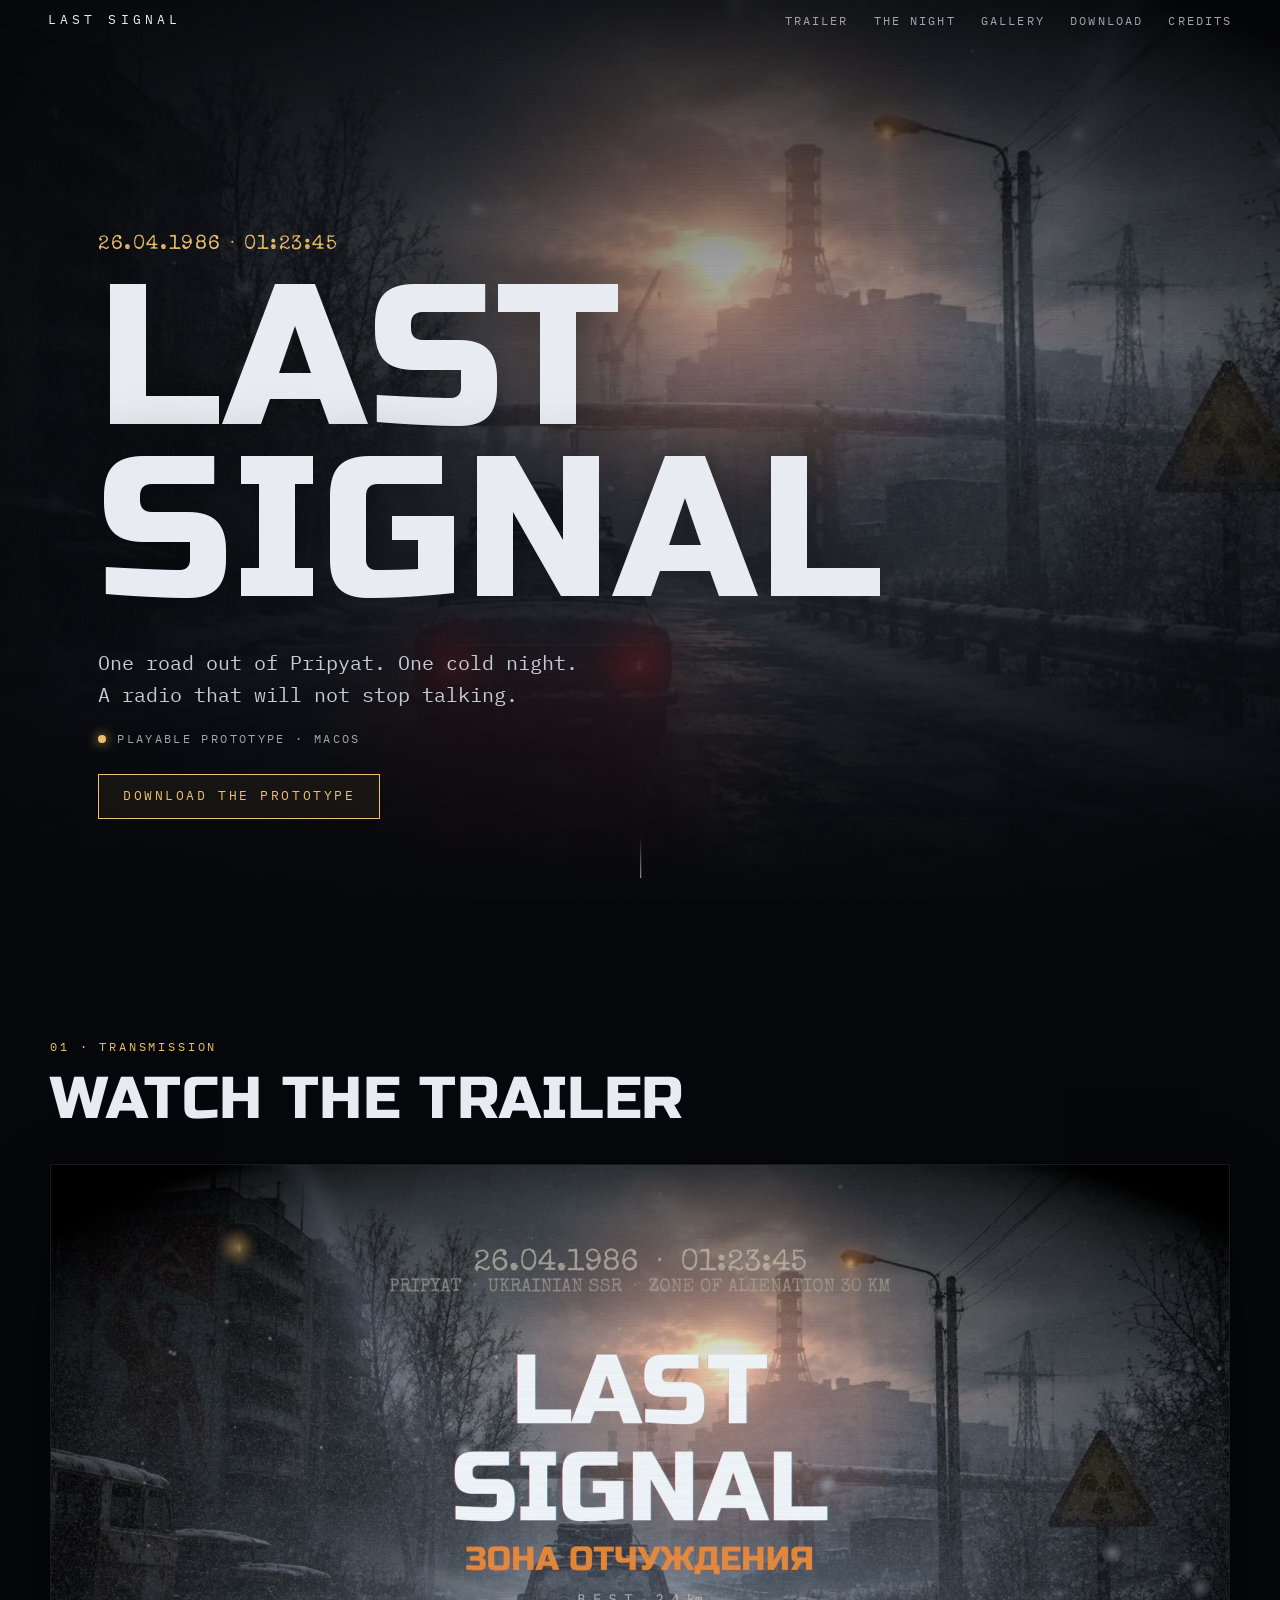
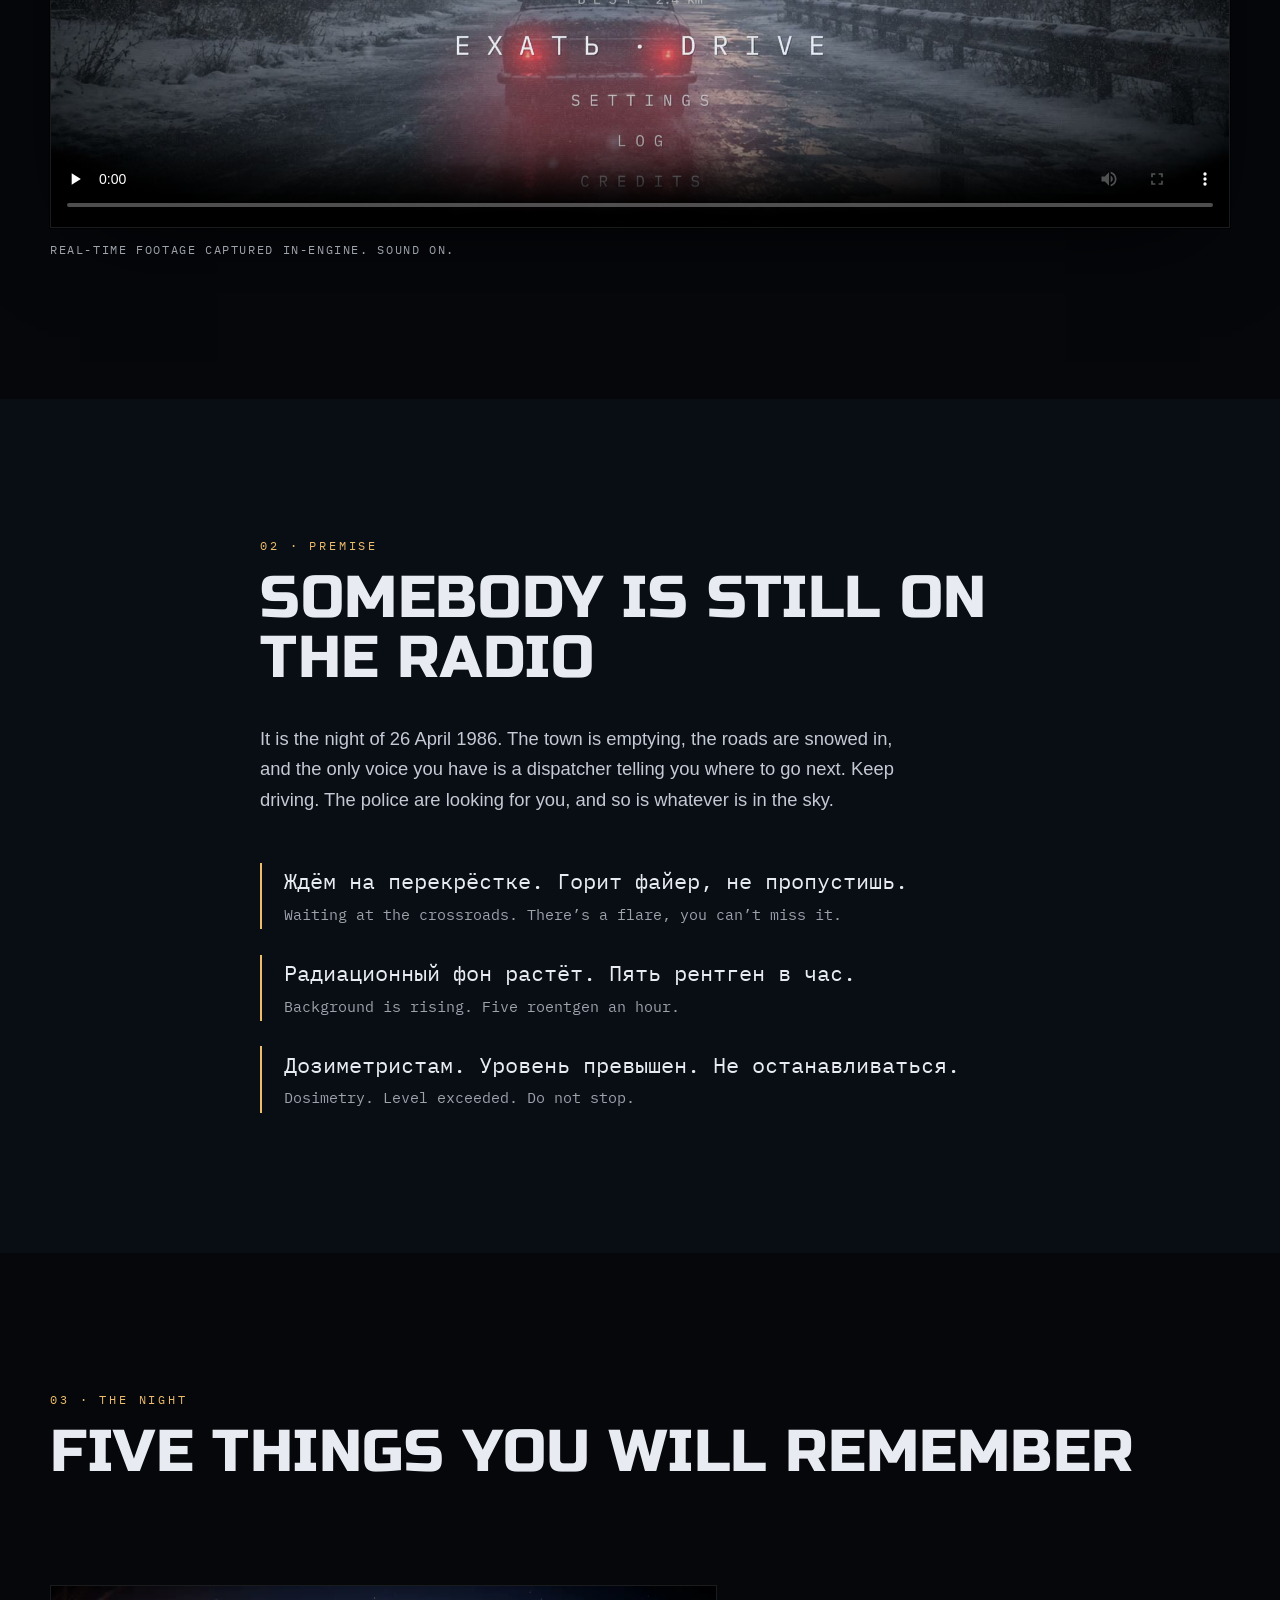
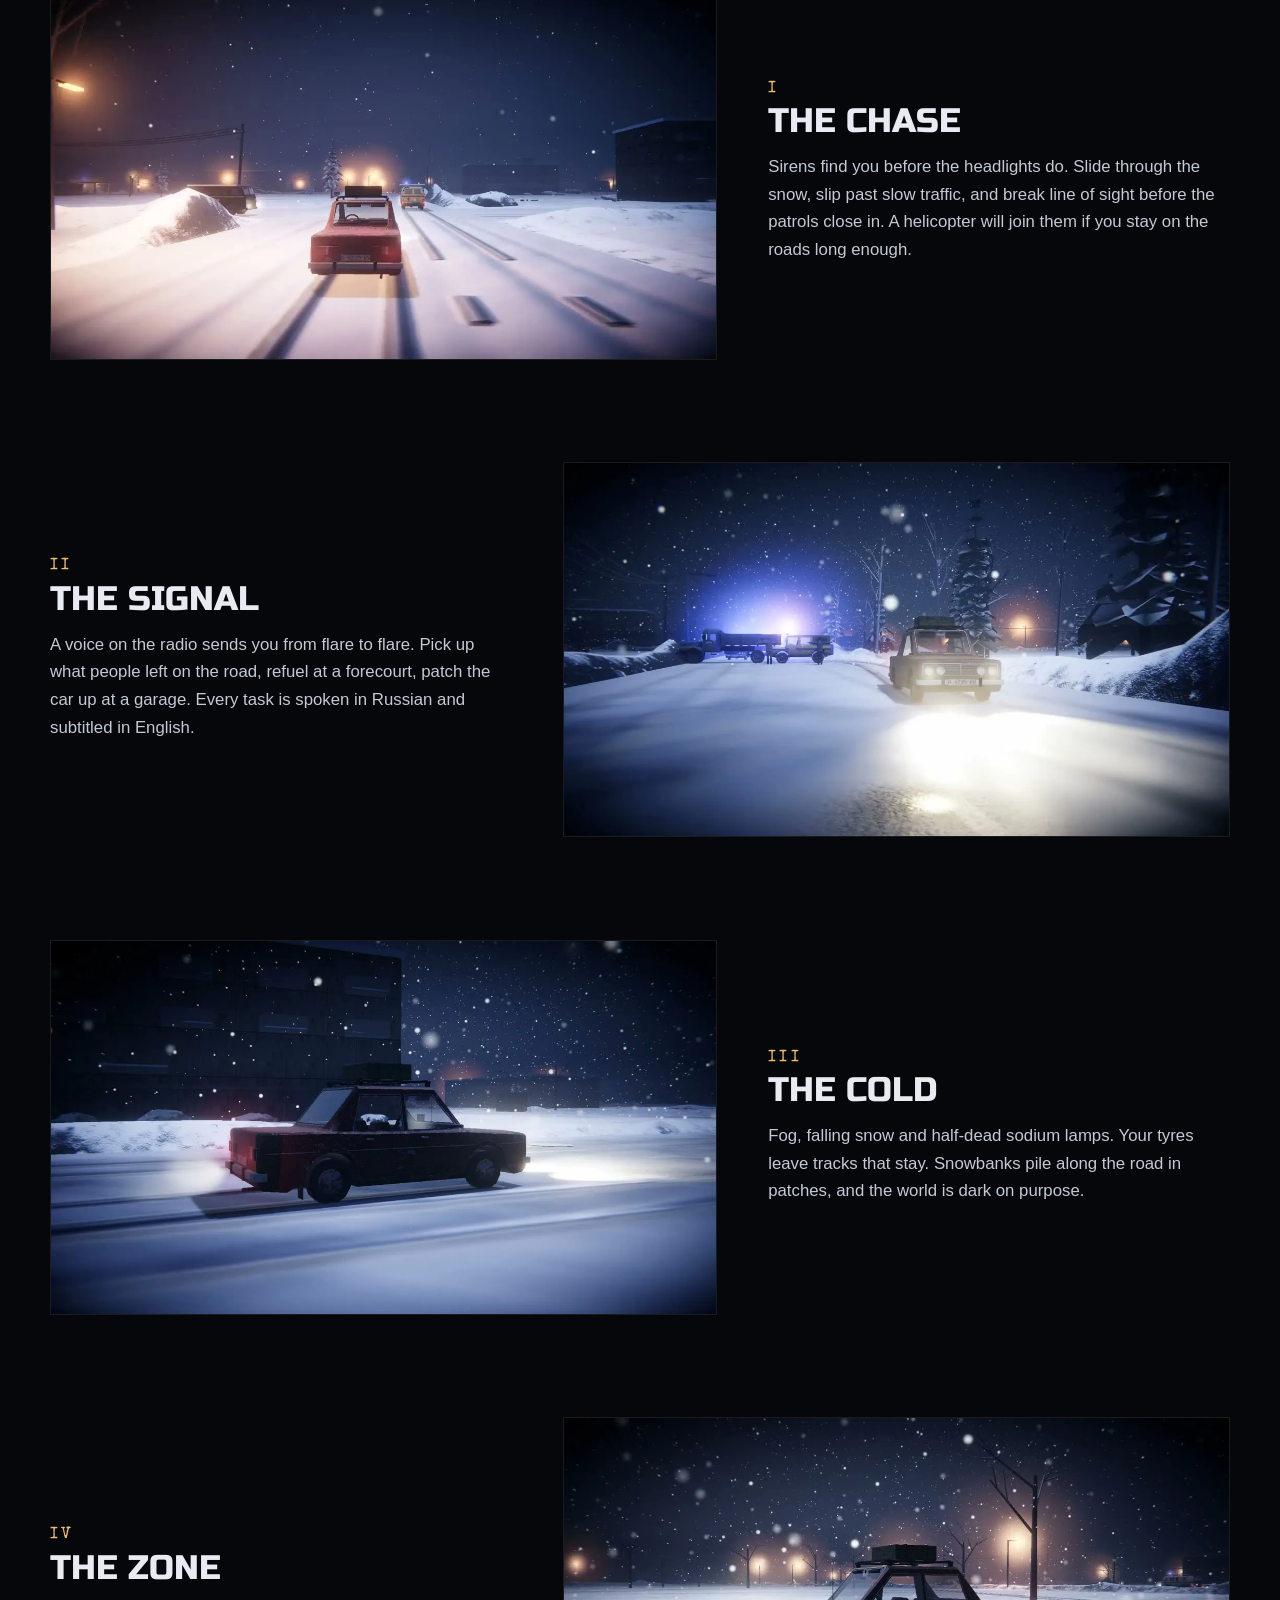
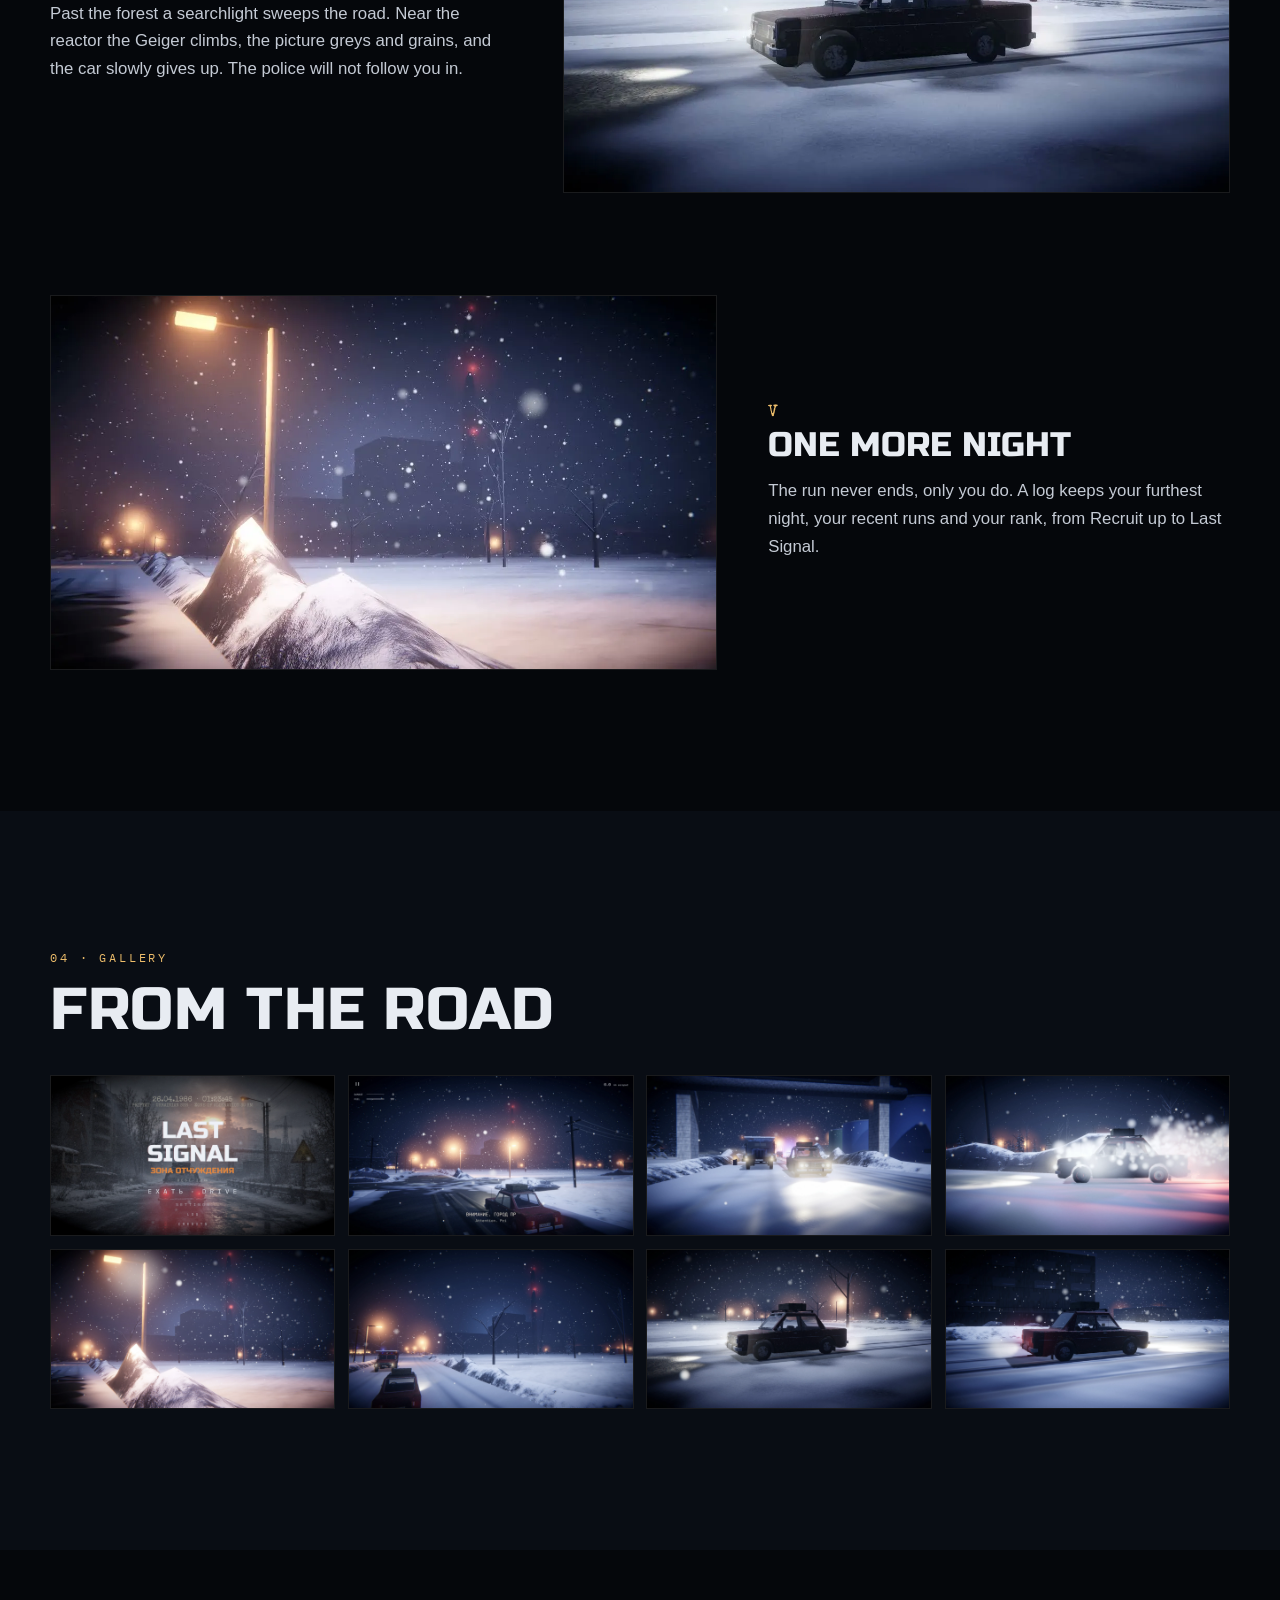
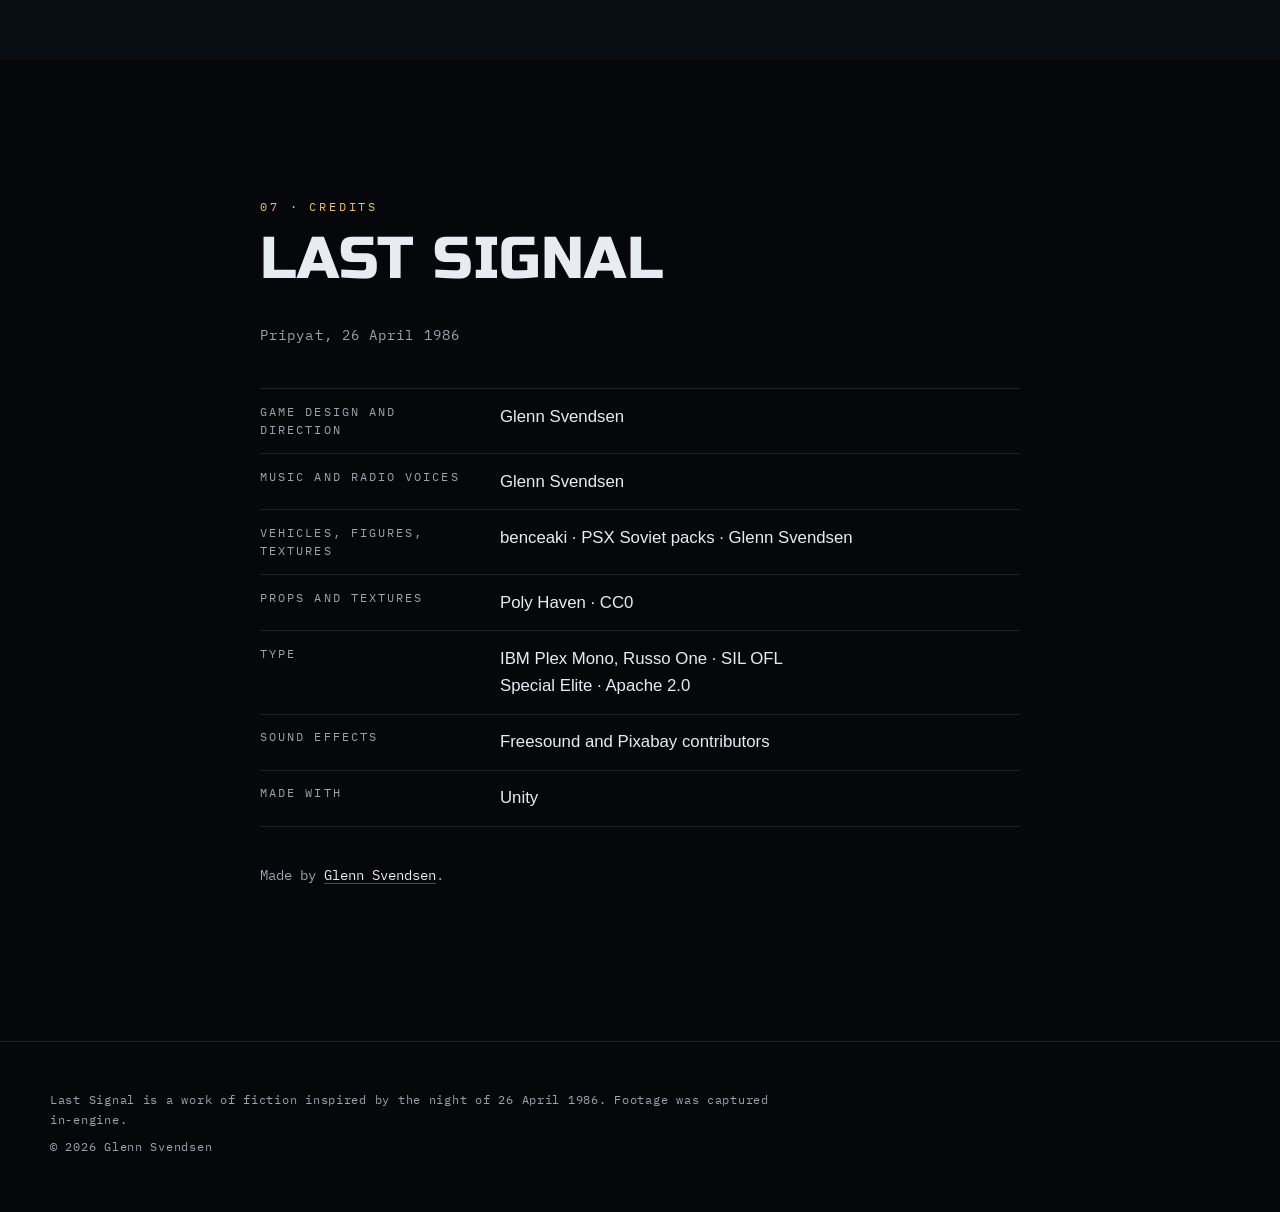
==== index.html @ 4847b2b8 "Playable prototype 0.2.0: download link, size, status, H high beams and L lights off in the controls" ====
<!doctype html>
<html lang="en">
<head>
<meta charset="utf-8">
<meta name="viewport" content="width=device-width, initial-scale=1, viewport-fit=cover">
<title>Last Signal · A night-driving game for Mac · Pripyat, 26 April 1986</title>
<meta name="description" content="Last Signal is a night-driving game for Mac: one road out of Pripyat, one cold night, a radio that will not stop talking. Playable prototype by Glenn Svendsen.">
<meta name="theme-color" content="#05070b">
<link rel="canonical" href="https://glennsvendsen.github.io/last-signal/">
<link rel="icon" href="favicon.ico" sizes="48x48">
<link rel="icon" type="image/png" href="favicon.png" sizes="64x64">
<link rel="apple-touch-icon" href="apple-touch-icon.png">

<meta property="og:type" content="website">
<meta property="og:title" content="Last Signal">
<meta property="og:description" content="One road out of Pripyat. One cold night. A radio that will not stop talking. A playable prototype for Mac.">
<meta property="og:url" content="https://glennsvendsen.github.io/last-signal/">
<meta property="og:image" content="https://glennsvendsen.github.io/last-signal/media/og-image.jpg">
<meta property="og:image:width" content="1200">
<meta property="og:image:height" content="630">
<meta name="twitter:card" content="summary_large_image">

<link rel="preload" href="fonts/russo-one.woff" as="font" type="font/woff" crossorigin>
<link rel="preload" href="fonts/plex-mono.woff" as="font" type="font/woff" crossorigin>
<link rel="stylesheet" href="style.css">
<script>document.documentElement.classList.add('js')</script>
<!-- Cookie-free analytics (Umami, shared with the main site). Only counts visits on the live domain. -->
<script defer src="https://cloud.umami.is/script.js" data-website-id="984de795-976a-4859-818a-95177710cb59" data-domains="glennsvendsen.github.io"></script>

<script type="application/ld+json">
{
  "@context": "https://schema.org",
  "@type": "VideoGame",
  "name": "Last Signal",
  "description": "A night-driving game for Mac set in Pripyat on 26 April 1986: one road out, one cold night, a radio that will not stop talking.",
  "genre": ["Driving", "Action"],
  "gamePlatform": "macOS",
  "applicationCategory": "Game",
  "url": "https://glennsvendsen.github.io/last-signal/",
  "image": "https://glennsvendsen.github.io/last-signal/media/og-image.jpg",
  "author": { "@type": "Person", "name": "Glenn Svendsen", "url": "https://glennsvendsen.github.io/" }
}
</script>
</head>

<body>
<a class="skip" href="#main">Skip to content</a>

<header class="bar" data-bar>
  <a class="mark" href="#top" aria-label="Last Signal, top of page">LAST SIGNAL</a>
  <nav aria-label="Sections">
    <a href="#trailer">Trailer</a>
    <a href="#night">The night</a>
    <a href="#gallery">Gallery</a>
    <a href="#play">Download</a>
    <a href="#credits">Credits</a>
  </nav>
</header>

<main id="main">

<!-- ============================================================ HERO -->
<section class="hero" id="top" aria-labelledby="title">
  <div class="hero-media">
    <picture>
      <source srcset="media/hero.webp" type="image/webp">
      <img src="media/hero.jpg" width="1920" height="1080" alt="The title painting: a red car on a snowy road facing the power plant." fetchpriority="high">
    </picture>
    <!-- main.js attaches the loop only if the file exists. -->
    <video data-src="media/loop-hero.mp4" muted loop playsinline preload="none" poster="media/hero.jpg" aria-hidden="true" tabindex="-1"></video>
  </div>
  <div class="hero-veil" aria-hidden="true"></div>

  <div class="hero-copy">
    <p class="stamp" data-type>26.04.1986 · 01:23:45</p>
    <h1 id="title">LAST<br>SIGNAL</h1>
    <p class="lede">One road out of Pripyat. One cold night.<br>A radio that will not stop talking.</p>
    <p class="status"><span class="dot" aria-hidden="true"></span>Playable prototype · macOS</p>
    <p class="hero-cta"><a class="btn" href="#play" data-umami-event="ls-cta-play">Download the prototype</a></p>
  </div>

  <a class="cue" href="#trailer" aria-label="Scroll to the trailer"><span></span></a>
</section>

<!-- ============================================================ TRAILER -->
<section class="band" id="trailer" aria-labelledby="trailer-h">
  <div class="wrap">
    <p class="label reveal">01 · Transmission</p>
    <h2 id="trailer-h" class="reveal">Watch the trailer</h2>

    <figure class="film reveal">
      <video controls preload="none" playsinline poster="media/trailer-poster.jpg" width="1920" height="1080">
        <source src="media/trailer-720p.mp4" type="video/mp4" media="(max-width: 800px)">
        <source src="media/trailer-1080p.mp4" type="video/mp4">
        <track kind="captions" src="media/trailer.en.vtt" srclang="en" label="English" default>
        <track kind="captions" src="media/trailer.ru.vtt" srclang="ru" label="Русский">
        <p>Your browser cannot play this video. <a href="media/trailer-1080p.mp4">Download the trailer</a>.</p>
      </video>
      <figcaption>Real-time footage captured in-engine. Sound on.</figcaption>
    </figure>
  </div>
</section>

<!-- ============================================================ PREMISE -->
<section class="band band--deep" id="premise" aria-labelledby="premise-h">
  <div class="wrap narrow">
    <p class="label reveal">02 · Premise</p>
    <h2 id="premise-h" class="reveal">Somebody is still on the radio</h2>
    <p class="body reveal">It is the night of 26 April 1986. The town is emptying, the roads are snowed in, and the only voice you have is a dispatcher telling you where to go next. Keep driving. The police are looking for you, and so is whatever is in the sky.</p>

    <div class="tx-list">
      <blockquote class="tx reveal">
        <p class="ru" lang="ru">Ждём на перекрёстке. Горит файер, не пропустишь.</p>
        <p class="en">Waiting at the crossroads. There’s a flare, you can’t miss it.</p>
      </blockquote>
      <blockquote class="tx reveal">
        <p class="ru" lang="ru">Радиационный фон растёт. Пять рентген в час.</p>
        <p class="en">Background is rising. Five roentgen an hour.</p>
      </blockquote>
      <blockquote class="tx reveal">
        <p class="ru" lang="ru">Дозиметристам. Уровень превышен. Не останавливаться.</p>
        <p class="en">Dosimetry. Level exceeded. Do not stop.</p>
      </blockquote>
    </div>
  </div>
</section>

<!-- ============================================================ THE NIGHT -->
<section class="band" id="night" aria-labelledby="night-h">
  <div class="wrap">
    <p class="label reveal">03 · The night</p>
    <h2 id="night-h" class="reveal">Five things you will remember</h2>

    <article class="chapter reveal">
      <div class="chapter-media">
        <video data-src="media/loop-chase.mp4" muted loop playsinline preload="none" poster="media/loop-chase.jpg" aria-hidden="true" tabindex="-1"></video>
        <picture>
          <source srcset="media/loop-chase.webp" type="image/webp">
          <img src="media/loop-chase.jpg" width="1280" height="720" loading="lazy" alt="The red car at speed down a snowy night street, snow spraying from its wheels, police lights behind.">
        </picture>
      </div>
      <div class="chapter-copy">
        <p class="num">I</p>
        <h3>The chase</h3>
        <p>Sirens find you before the headlights do. Slide through the snow, slip past slow traffic, and break line of sight before the patrols close in. A helicopter will join them if you stay on the roads long enough.</p>
      </div>
    </article>

    <article class="chapter chapter--flip reveal">
      <div class="chapter-media">
        <video data-src="media/loop-pursuit.mp4" muted loop playsinline preload="none" poster="media/loop-pursuit.jpg" aria-hidden="true" tabindex="-1"></video>
        <picture>
          <source srcset="media/loop-pursuit.webp" type="image/webp">
          <img src="media/loop-pursuit.jpg" width="1280" height="720" loading="lazy" alt="The car seen from the front at speed, police lights flashing in the fog behind it.">
        </picture>
      </div>
      <div class="chapter-copy">
        <p class="num">II</p>
        <h3>The signal</h3>
        <p>A voice on the radio sends you from flare to flare. Pick up what people left on the road, refuel at a forecourt, patch the car up at a garage. Every task is spoken in Russian and subtitled in English.</p>
      </div>
    </article>

    <article class="chapter reveal">
      <div class="chapter-media">
        <video data-src="media/loop-cold.mp4" muted loop playsinline preload="none" poster="media/loop-cold.jpg" aria-hidden="true" tabindex="-1"></video>
        <picture>
          <source srcset="media/loop-cold.webp" type="image/webp">
          <img src="media/loop-cold.jpg" width="1280" height="720" loading="lazy" alt="The car idles under a sodium lamp while snow falls through the light.">
        </picture>
      </div>
      <div class="chapter-copy">
        <p class="num">III</p>
        <h3>The cold</h3>
        <p>Fog, falling snow and half-dead sodium lamps. Your tyres leave tracks that stay. Snowbanks pile along the road in patches, and the world is dark on purpose.</p>
      </div>
    </article>

    <article class="chapter chapter--flip reveal">
      <div class="chapter-media">
        <video data-src="media/loop-zone.mp4" muted loop playsinline preload="none" poster="media/loop-zone.jpg" aria-hidden="true" tabindex="-1"></video>
        <picture>
          <source srcset="media/loop-zone.webp" type="image/webp">
          <img src="media/loop-zone.jpg" width="1280" height="720" loading="lazy" alt="Inside the radiation zone: the picture grains and drains of colour as the dose gauge climbs.">
        </picture>
      </div>
      <div class="chapter-copy">
        <p class="num">IV</p>
        <h3>The zone</h3>
        <p>Past the forest a searchlight sweeps the road. Near the reactor the Geiger climbs, the picture greys and grains, and the car slowly gives up. The police will not follow you in.</p>
      </div>
    </article>

    <article class="chapter reveal">
      <div class="chapter-media">
        <video data-src="media/loop-plant.mp4" muted loop playsinline preload="none" poster="media/loop-plant.jpg" aria-hidden="true" tabindex="-1"></video>
        <picture>
          <source srcset="media/loop-plant.webp" type="image/webp">
          <img src="media/loop-plant.jpg" width="1280" height="720" loading="lazy" alt="The reactor's chimney and its red beacons pulsing through fog and snowfall.">
        </picture>
      </div>
      <div class="chapter-copy">
        <p class="num">V</p>
        <h3>One more night</h3>
        <p>The run never ends, only you do. A log keeps your furthest night, your recent runs and your rank, from Recruit up to Last Signal.</p>
      </div>
    </article>
  </div>
</section>

<!-- ============================================================ GALLERY -->
<section class="band band--deep" id="gallery" aria-labelledby="gallery-h">
  <div class="wrap">
    <p class="label reveal">04 · Gallery</p>
    <h2 id="gallery-h" class="reveal">From the road</h2>

    <ul class="grid" data-gallery>
      <li><a href="media/still-01.jpg" data-caption="26 April 1986, 01:23:45"><picture><source srcset="media/still-01.webp" type="image/webp"><img src="media/still-01.jpg" width="1280" height="720" loading="lazy" alt="The Last Signal title screen: the title over a painting of a red car on a snowy road facing the power plant, dated 26.04.1986."></picture></a></li>
      <li><a href="media/still-02.jpg" data-caption="One road out"><picture><source srcset="media/still-02.webp" type="image/webp"><img src="media/still-02.jpg" width="1280" height="720" loading="lazy" alt="Eye-level view past the red car down a dark road toward sodium lamps and the plant's red beacons, snow falling."></picture></a></li>
      <li><a href="media/still-03.jpg" data-caption="The chase"><picture><source srcset="media/still-03.webp" type="image/webp"><img src="media/still-03.jpg" width="1280" height="720" loading="lazy" alt="The car seen from the front at speed, a truck beside it and blue police lights in the fog behind."></picture></a></li>
      <li><a href="media/still-05.jpg" data-caption="Through the snowbank"><picture><source srcset="media/still-05.webp" type="image/webp"><img src="media/still-05.jpg" width="1280" height="720" loading="lazy" alt="The red car seen side-on, half hidden in a burst of snow thrown up from a roadside bank, lamps glowing behind."></picture></a></li>
      <li><a href="media/still-07.jpg" data-caption="The plant"><picture><source srcset="media/still-07.webp" type="image/webp"><img src="media/still-07.jpg" width="1280" height="720" loading="lazy" alt="A sodium street lamp lights a snowbank; beyond it the reactor buildings stand dark, their red beacons lit."></picture></a></li>
      <li><a href="media/still-08.jpg" data-caption="Toward the reactor"><picture><source srcset="media/still-08.webp" type="image/webp"><img src="media/still-08.jpg" width="1280" height="720" loading="lazy" alt="The dark mass of the power plant and its red beacons seen from the road at night."></picture></a></li>
      <li><a href="media/still-09.jpg" data-caption="The zone"><picture><source srcset="media/still-09.webp" type="image/webp"><img src="media/still-09.jpg" width="1280" height="720" loading="lazy" alt="Inside the radiation zone: the car stands colourless and grainy in the snow, lamps far behind it."></picture></a></li>
      <li><a href="media/still-10.jpg" data-caption="The cold"><picture><source srcset="media/still-10.webp" type="image/webp"><img src="media/still-10.jpg" width="1280" height="720" loading="lazy" alt="The red car idles side-on in falling snow, headlights on, a dark apartment block behind."></picture></a></li>
    </ul>
  </div>
</section>

<!-- ============================================================ PLAY -->
<section class="band" id="play" aria-labelledby="play-h">
  <div class="wrap narrow">
    <p class="label reveal">05 · Play it</p>
    <h2 id="play-h" class="reveal">Playable prototype</h2>
    <p class="body reveal">An early build of the whole night: the city, the plant, the militsiya, the radio. Rough edges included. Tell me what broke and how far you got.</p>
    <p class="reveal dl-row">
      <a class="btn" href="https://github.com/glennsvendsen/last-signal/releases/download/v0.2.0-prototype/LastSignal-Installer.dmg" data-dl data-umami-event="ls-download" data-umami-event-version="0.2.0">Download for Mac · 0.2.0</a>
      <span class="muted dl-count" data-dl-count hidden></span>
    </p>
    <dl class="facts reveal">
      <div><dt>Platform</dt><dd>macOS 12 or later, Apple silicon (M1 and newer)</dd></div>
      <div><dt>Size</dt><dd>99 MB disk image</dd></div>
      <div><dt>Install</dt><dd>Open the disk image, drag Last Signal to Applications. Signed and notarised by Apple.</dd></div>
      <div><dt>Drive</dt><dd>W / ↑ throttle · S / ↓ brake and reverse · A D / ← → steer</dd></div>
      <div><dt>Lights</dt><dd>H high beams · L lights off, harder to spot and harder to see</dd></div>
      <div><dt>Also</dt><dd>C camera · M map · Esc pause · Space horn</dd></div>
      <div><dt>Voice</dt><dd>Russian radio, English subtitles</dd></div>
      <div><dt>Status</dt><dd>Prototype · 0.2.0</dd></div>
    </dl>
    <p class="muted reveal"><a href="https://github.com/glennsvendsen/last-signal/issues/new?template=feedback.yml" data-umami-event="ls-feedback">Send feedback</a> · <a href="https://github.com/glennsvendsen/last-signal/releases" data-umami-event="ls-releases">All releases</a></p>
  </div>
</section>

<!-- ============================================================ SOUND -->
<section class="band band--deep" id="sound" aria-labelledby="sound-h">
  <div class="wrap narrow">
    <p class="label reveal">06 · Sound</p>
    <h2 id="sound-h" class="reveal">Listen with headphones</h2>
    <p class="body reveal">The radio voices and the music are made by the developer. The rest is layered from recorded effects: every crash is a different crunch over a low thump, passing trucks fade into the fog, and the wind rises only when a gust does.</p>
  </div>
</section>

<!-- ============================================================ CREDITS -->
<section class="band" id="credits" aria-labelledby="credits-h">
  <div class="wrap narrow">
    <p class="label reveal">07 · Credits</p>
    <h2 id="credits-h" class="reveal">Last Signal</h2>
    <p class="muted reveal">Pripyat, 26 April 1986</p>

    <dl class="credits reveal">
      <div><dt>Game design and direction</dt><dd>Glenn Svendsen</dd></div>
      <div><dt>Music and radio voices</dt><dd>Glenn Svendsen</dd></div>
      <div><dt>Vehicles, figures, textures</dt><dd>benceaki · PSX Soviet packs · Glenn Svendsen</dd></div>
      <div><dt>Props and textures</dt><dd>Poly Haven · CC0</dd></div>
      <div><dt>Type</dt><dd>IBM Plex Mono, Russo One · SIL OFL<br>Special Elite · Apache 2.0</dd></div>
      <div><dt>Sound effects</dt><dd>Freesound and Pixabay contributors</dd></div>
      <div><dt>Made with</dt><dd>Unity</dd></div>
    </dl>

    <p class="maker reveal">Made by <a href="https://glennsvendsen.github.io/">Glenn Svendsen</a>.</p>
  </div>
</section>

</main>

<footer class="foot">
  <div class="wrap">
    <p>Last Signal is a work of fiction inspired by the night of 26 April 1986. Footage was captured in-engine.</p>
    <p class="muted">© <span data-year>2026</span> Glenn Svendsen</p>
  </div>
</footer>

<!-- lightbox -->
<dialog class="lightbox" data-lightbox aria-label="Image viewer">
  <button class="lb-close" type="button" aria-label="Close" data-lb-close>×</button>
  <button class="lb-nav lb-prev" type="button" aria-label="Previous image" data-lb-prev>‹</button>
  <figure>
    <img alt="" data-lb-img>
    <figcaption data-lb-cap></figcaption>
  </figure>
  <button class="lb-nav lb-next" type="button" aria-label="Next image" data-lb-next>›</button>
</dialog>

<script src="main.js" defer></script>
</body>
</html>
---- style.css ----
/* Last Signal: showcase page.
   Cold, dark, one amber accent. Tokens first; components only use tokens. */

@font-face { font-family: "Russo One"; src: url("fonts/russo-one.woff") format("woff"); font-display: swap; }
@font-face { font-family: "Plex Mono"; src: url("fonts/plex-mono.woff") format("woff"); font-display: swap; }
@font-face { font-family: "Special Elite"; src: url("fonts/special-elite.woff") format("woff"); font-display: swap; }

:root {
  --bg: #05070b;
  --bg-deep: #090d14;
  --ink: #e8ecf2;
  --body: #c4cad4;
  --dim: #9da2ab;
  --faint: rgba(157, 162, 171, .45);
  --line: rgba(200, 210, 225, .13);
  --amber: #edbd6b;
  --cold: #9ec7f2;

  --display: "Russo One", "Arial Narrow", Impact, sans-serif;
  --mono: "Plex Mono", ui-monospace, "SF Mono", Menlo, monospace;
  --type: "Special Elite", "Courier New", monospace;
  --sans: -apple-system, BlinkMacSystemFont, "Helvetica Neue", Arial, sans-serif;

  --wrap: 1180px;
  --pad: clamp(1.25rem, 5vw, 3rem);
  --ease: cubic-bezier(.2, .7, .2, 1);
}

*, *::before, *::after { box-sizing: border-box; }
html { scroll-behavior: smooth; -webkit-text-size-adjust: 100%; }
body {
  margin: 0; background: var(--bg); color: var(--body);
  font: 1.05rem/1.65 var(--sans);
  -webkit-font-smoothing: antialiased; text-rendering: optimizeLegibility;
}
img, video { display: block; max-width: 100%; }
a { color: var(--ink); text-decoration-color: var(--faint); text-underline-offset: .25em; }
a:hover { text-decoration-color: var(--amber); }
:focus-visible { outline: 2px solid var(--amber); outline-offset: 3px; }
::selection { background: var(--amber); color: var(--bg); }

/* a still film grain over everything, like the game */
body::after {
  content: ""; position: fixed; inset: 0; z-index: 100; pointer-events: none; opacity: .07; mix-blend-mode: overlay;
  background-image: url("data:image/svg+xml;utf8,<svg xmlns='http://www.w3.org/2000/svg' width='220' height='220'><filter id='n'><feTurbulence type='fractalNoise' baseFrequency='.85' numOctaves='2' stitchTiles='stitch'/><feColorMatrix values='0 0 0 0 1  0 0 0 0 1  0 0 0 0 1  0 0 0 .9 0'/></filter><rect width='100%' height='100%' filter='url(%23n)'/></svg>");
}

.skip { position: absolute; left: -999px; top: 0; z-index: 200; background: var(--amber); color: var(--bg); padding: .6rem 1rem; font-family: var(--mono); }
.skip:focus { left: 0; }

.wrap { width: min(100% - 2 * var(--pad), var(--wrap)); margin-inline: auto; }
.narrow { max-width: 760px; }

/* ------------------------------------------------------------ bar */
.bar {
  position: fixed; inset: 0 0 auto 0; z-index: 50;
  display: flex; align-items: center; justify-content: space-between; gap: 1rem;
  padding: .9rem var(--pad); padding-top: max(.9rem, env(safe-area-inset-top));
  transition: background .35s var(--ease), border-color .35s var(--ease);
  border-bottom: 1px solid transparent;
}
.bar.is-solid { background: rgba(5, 7, 11, .82); border-color: var(--line); -webkit-backdrop-filter: blur(10px); backdrop-filter: blur(10px); }
.mark { font: .8rem/1 var(--mono); letter-spacing: .32em; text-decoration: none; color: var(--ink); }
.bar nav { display: flex; gap: 1.6rem; }
.bar nav a { font: .72rem/1 var(--mono); letter-spacing: .18em; text-transform: uppercase; text-decoration: none; color: var(--dim); }
.bar nav a:hover { color: var(--ink); }
@media (max-width: 640px) { .bar nav { display: none; } }

/* ------------------------------------------------------------ hero */
.hero { position: relative; min-height: 100svh; display: grid; align-items: end; overflow: hidden; isolation: isolate; }
.hero-media { position: absolute; inset: 0; z-index: -2; }
.hero-media img, .hero-media video { position: absolute; inset: 0; width: 100%; height: 100%; object-fit: cover; object-position: 62% 50%; }
.hero-media video { opacity: 0; transition: opacity 1.2s var(--ease); }
.hero-media video.is-on { opacity: 1; }
.hero-veil {
  position: absolute; inset: 0; z-index: -1;
  background:
    linear-gradient(to top, rgba(5,7,11,.96) 0%, rgba(5,7,11,.55) 34%, rgba(5,7,11,.05) 62%, rgba(5,7,11,.45) 100%),
    linear-gradient(to right, rgba(5,7,11,.78) 0%, rgba(5,7,11,.2) 55%, rgba(5,7,11,0) 100%),
    radial-gradient(ellipse at 60% 45%, transparent 40%, rgba(0,0,0,.55) 100%);
}
.hero-copy { padding: 8rem var(--pad) clamp(3rem, 9vh, 6rem); width: min(100%, var(--wrap)); margin-inline: auto; }
.stamp { margin: 0 0 1.2rem; font: clamp(.95rem, 2.2vw, 1.25rem)/1 var(--type); letter-spacing: .08em; color: var(--amber); min-height: 1em; }
.hero h1 {
  margin: 0; font: clamp(4.2rem, 16vw, 12.5rem)/.86 var(--display); letter-spacing: .015em; color: var(--ink);
  text-shadow: 0 0 60px rgba(0, 0, 0, .55);
}
.lede { margin: 1.8rem 0 0; max-width: 34rem; font: clamp(1rem, 2.1vw, 1.25rem)/1.6 var(--mono); color: var(--body); }
.status { margin: 1.4rem 0 0; display: flex; align-items: center; gap: .7rem; font: .74rem/1 var(--mono); letter-spacing: .2em; text-transform: uppercase; color: var(--dim); }
.dot { width: .5rem; height: .5rem; border-radius: 50%; background: var(--amber); box-shadow: 0 0 12px var(--amber); animation: breathe 3.4s ease-in-out infinite; }
@keyframes breathe { 0%, 100% { opacity: .55 } 50% { opacity: 1 } }

.cue { position: absolute; left: 50%; bottom: 1.4rem; width: 1.6rem; height: 2.6rem; translate: -50% 0; opacity: .7; }
.cue span { position: absolute; left: 50%; top: 0; width: 1px; height: 100%; background: linear-gradient(to bottom, transparent, var(--ink)); animation: cue 2.4s var(--ease) infinite; transform-origin: top; }
@keyframes cue { 0% { transform: scaleY(0) } 50% { transform: scaleY(1) } 100% { transform: scaleY(1); opacity: 0 } }
@media (max-width: 640px) { .cue { display: none; } }

/* ------------------------------------------------------------ sections */
.band { padding-block: clamp(4.5rem, 11vw, 9rem); position: relative; }
.band--deep { background: var(--bg-deep); }
.label { margin: 0 0 1rem; font: .74rem/1 var(--mono); letter-spacing: .24em; text-transform: uppercase; color: var(--amber); }
h2 { margin: 0 0 2.2rem; font: clamp(2rem, 5.2vw, 3.7rem)/1.02 var(--display); letter-spacing: .01em; text-transform: uppercase; color: var(--ink); }
h3 { margin: 0 0 .8rem; font: clamp(1.5rem, 3vw, 2.1rem)/1.1 var(--display); text-transform: uppercase; color: var(--ink); }
.body { max-width: 40rem; font-size: 1.15rem; }
.muted { color: var(--dim); font-family: var(--mono); font-size: .85rem; letter-spacing: .08em; }

.reveal { transition: opacity .8s var(--ease), transform .8s var(--ease); }
.js .reveal { opacity: 0; transform: translateY(18px); }
.js .reveal.in { opacity: 1; transform: none; }

/* ------------------------------------------------------------ trailer */
.film { margin: 0; }
.film video { width: 100%; height: auto; aspect-ratio: 16 / 9; object-fit: cover; background: #000; border: 1px solid var(--line); box-shadow: 0 30px 90px -30px rgba(0, 0, 0, .9), 0 0 0 1px rgba(0, 0, 0, .6); }
figcaption { margin-top: .9rem; font: .72rem/1.4 var(--mono); letter-spacing: .14em; text-transform: uppercase; color: var(--dim); }

/* ------------------------------------------------------------ premise */
.tx-list { margin-top: 3rem; display: grid; gap: 1.6rem; }
.tx { margin: 0; padding: .2rem 0 .2rem 1.4rem; border-left: 2px solid var(--amber); }
.tx p { margin: 0; }
.ru { font: clamp(1.05rem, 2.4vw, 1.35rem)/1.45 var(--mono); color: var(--ink); }
.en { margin-top: .4rem !important; font: .92rem/1.5 var(--mono); color: var(--dim); }

/* ------------------------------------------------------------ chapters */
.chapter { display: grid; grid-template-columns: repeat(12, 1fr); gap: clamp(1.5rem, 4vw, 3.5rem); align-items: center; margin-top: clamp(3rem, 8vw, 6.5rem); }
.chapter-media { grid-column: 1 / span 7; position: relative; aspect-ratio: 16 / 9; overflow: hidden; background: #000; border: 1px solid var(--line); }
.chapter-copy { grid-column: 8 / span 5; }
.chapter--flip .chapter-media { grid-column: 6 / span 7; order: 2; }
.chapter--flip .chapter-copy { grid-column: 1 / span 5; order: 1; }
.chapter-media img, .chapter-media video { position: absolute; inset: 0; width: 100%; height: 100%; object-fit: cover; }
.chapter-media video { z-index: 1; opacity: 0; transition: opacity .8s var(--ease); }
.chapter-media video.is-on { opacity: 1; }
.num { margin: 0 0 .4rem; font: 1rem/1 var(--type); letter-spacing: .2em; color: var(--amber); }
.chapter-copy p:not(.num) { margin: 0; color: var(--body); }
@media (max-width: 860px) {
  .chapter, .chapter--flip { grid-template-columns: 1fr; }
  .chapter-media, .chapter--flip .chapter-media, .chapter-copy, .chapter--flip .chapter-copy { grid-column: 1; order: initial; }
}

/* ------------------------------------------------------------ gallery */
.grid { list-style: none; margin: 0; padding: 0; display: grid; gap: .8rem; grid-template-columns: repeat(auto-fill, minmax(min(100%, 270px), 1fr)); }
@media (min-width: 1000px) { .grid { grid-template-columns: repeat(4, 1fr); } }
.grid a { position: relative; display: block; overflow: hidden; border: 1px solid var(--line); aspect-ratio: 16 / 9; background: #000; cursor: zoom-in; }
.grid img { width: 100%; height: 100%; object-fit: cover; transition: transform .8s var(--ease), filter .4s; filter: saturate(.95); }
.grid a:hover img, .grid a:focus-visible img { transform: scale(1.04); filter: saturate(1.1); }

/* ------------------------------------------------------------ phone */
.phone-row { display: grid; grid-template-columns: 5fr 7fr; gap: clamp(2rem, 6vw, 5rem); align-items: center; }
.phone { display: flex; justify-content: center; }
.phone-frame {
  position: relative; width: min(290px, 68vw); aspect-ratio: 9 / 19.5; overflow: hidden;
  border: 10px solid #10151e; border-radius: 44px; background: #000;
  box-shadow: 0 0 0 1px rgba(255, 255, 255, .08), 0 40px 90px -30px rgba(0, 0, 0, .95), 0 0 80px -20px rgba(237, 189, 107, .18);
}
.phone-frame::before { content: ""; position: absolute; z-index: 3; left: 50%; top: 10px; width: 28%; height: 20px; translate: -50% 0; border-radius: 12px; background: #000; }
.phone-frame img, .phone-frame video { position: absolute; inset: 0; width: 100%; height: 100%; object-fit: cover; }
.phone-frame video { z-index: 1; opacity: 0; transition: opacity .8s var(--ease); }
.phone-frame video.is-on { opacity: 1; }
.facts { margin: 0; }
.facts div { display: grid; grid-template-columns: 8.5rem 1fr; gap: 1rem; padding: .95rem 0; border-top: 1px solid var(--line); }
.facts div:last-child { border-bottom: 1px solid var(--line); }
dt { font: .72rem/1.6 var(--mono); letter-spacing: .18em; text-transform: uppercase; color: var(--dim); }
dd { margin: 0; color: var(--ink); }
@media (max-width: 800px) { .phone-row { grid-template-columns: 1fr; } .facts div { grid-template-columns: 7rem 1fr; } }

/* ------------------------------------------------------------ credits */
.credits { margin: 2.6rem 0 0; }
.credits div { display: grid; grid-template-columns: minmax(10rem, 14rem) 1fr; gap: 1rem; padding: .85rem 0; border-top: 1px solid var(--line); }
.credits div:last-child { border-bottom: 1px solid var(--line); }
.maker { margin-top: 2.4rem; font: .85rem/1.6 var(--mono); color: var(--dim); }
@media (max-width: 560px) { .credits div { grid-template-columns: 1fr; gap: .2rem; } }

.foot { padding: 3rem 0 max(3rem, env(safe-area-inset-bottom)); border-top: 1px solid var(--line); }
.foot p { margin: 0 0 .5rem; font: .76rem/1.6 var(--mono); letter-spacing: .06em; color: var(--dim); max-width: 46rem; }

/* ------------------------------------------------------------ lightbox */
.lightbox { width: 100%; height: 100%; max-width: none; max-height: none; margin: 0; padding: 0; border: 0; background: rgba(3, 4, 7, .96); color: var(--ink); }
.lightbox::backdrop { background: rgba(0, 0, 0, .9); }
.lightbox[open] { display: grid; place-items: center; }
.lightbox figure { margin: 0; text-align: center; padding: 3.5rem 1rem 2rem; }
.lightbox img { max-width: min(94vw, 1500px); max-height: 80vh; margin-inline: auto; border: 1px solid var(--line); }
.lightbox figcaption { margin-top: 1rem; }
.lb-close, .lb-nav { position: absolute; z-index: 2; background: none; border: 1px solid var(--line); color: var(--ink); width: 2.8rem; height: 2.8rem; font: 1.6rem/1 var(--mono); cursor: pointer; border-radius: 50%; }
.lb-close { top: max(1rem, env(safe-area-inset-top)); right: 1rem; }
.lb-nav { top: 50%; translate: 0 -50%; }
.lb-prev { left: 1rem; } .lb-next { right: 1rem; }
.lb-close:hover, .lb-nav:hover { border-color: var(--amber); color: var(--amber); }
@media (max-width: 640px) { .lb-nav { top: auto; bottom: 1rem; translate: none; } }

/* ------------------------------------------------------------ motion preferences */
@media (prefers-reduced-motion: reduce) {
  html { scroll-behavior: auto; }
  *, *::before, *::after { animation: none !important; transition: none !important; }
  .js .reveal { opacity: 1; transform: none; }
  video[aria-hidden="true"] { display: none; }       /* decorative loops never autoplay: the still shows instead */
}

/* download */
.btn { display: inline-block; padding: .95rem 1.5rem; border: 1px solid var(--amber); color: var(--amber); font: .8rem/1 var(--mono); letter-spacing: .2em; text-transform: uppercase; text-decoration: none; background: rgba(237, 189, 107, .06); transition: background .3s var(--ease), color .3s var(--ease); }
.btn:hover, .btn:focus-visible { background: var(--amber); color: var(--bg); }
.hero-cta { margin: 1.8rem 0 0; }
.dl-row { display: flex; flex-wrap: wrap; align-items: center; gap: 1.2rem; margin: 2.2rem 0 2.4rem; }
.dl-count { letter-spacing: .14em; text-transform: uppercase; }
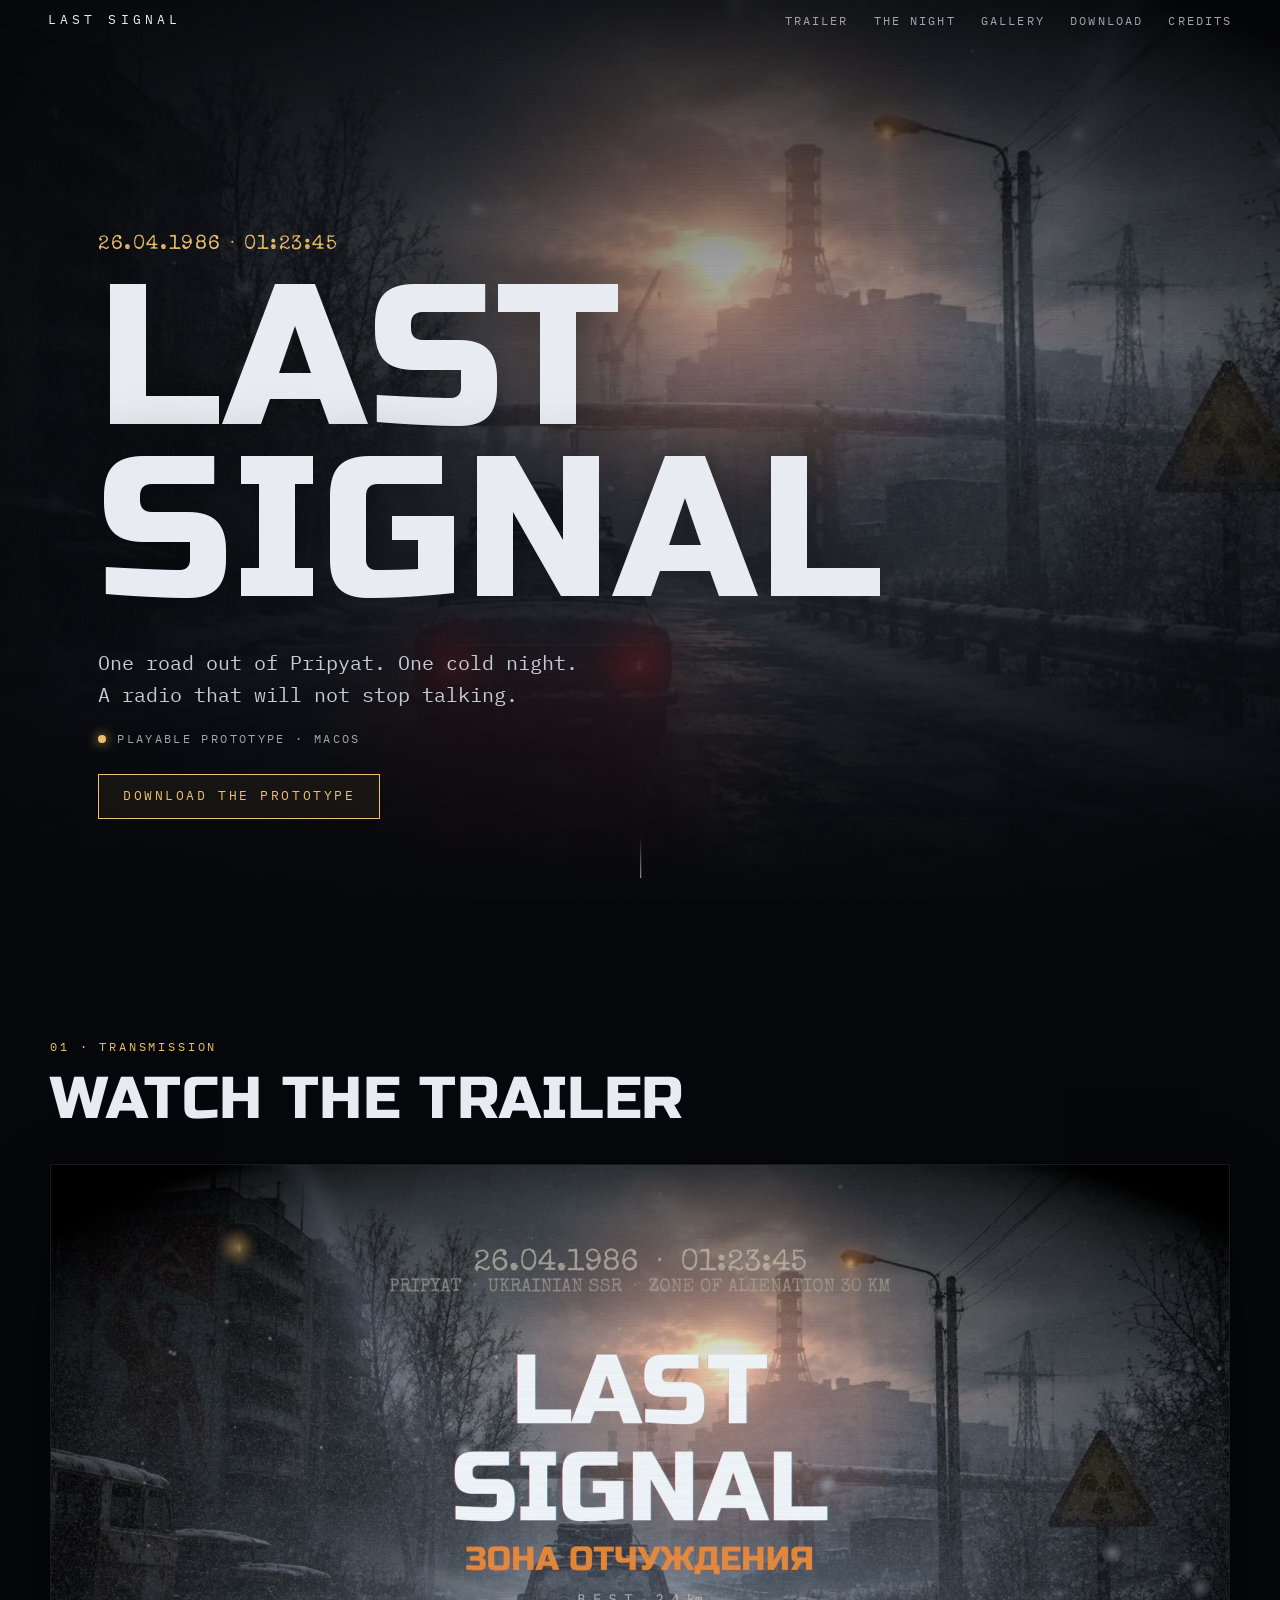
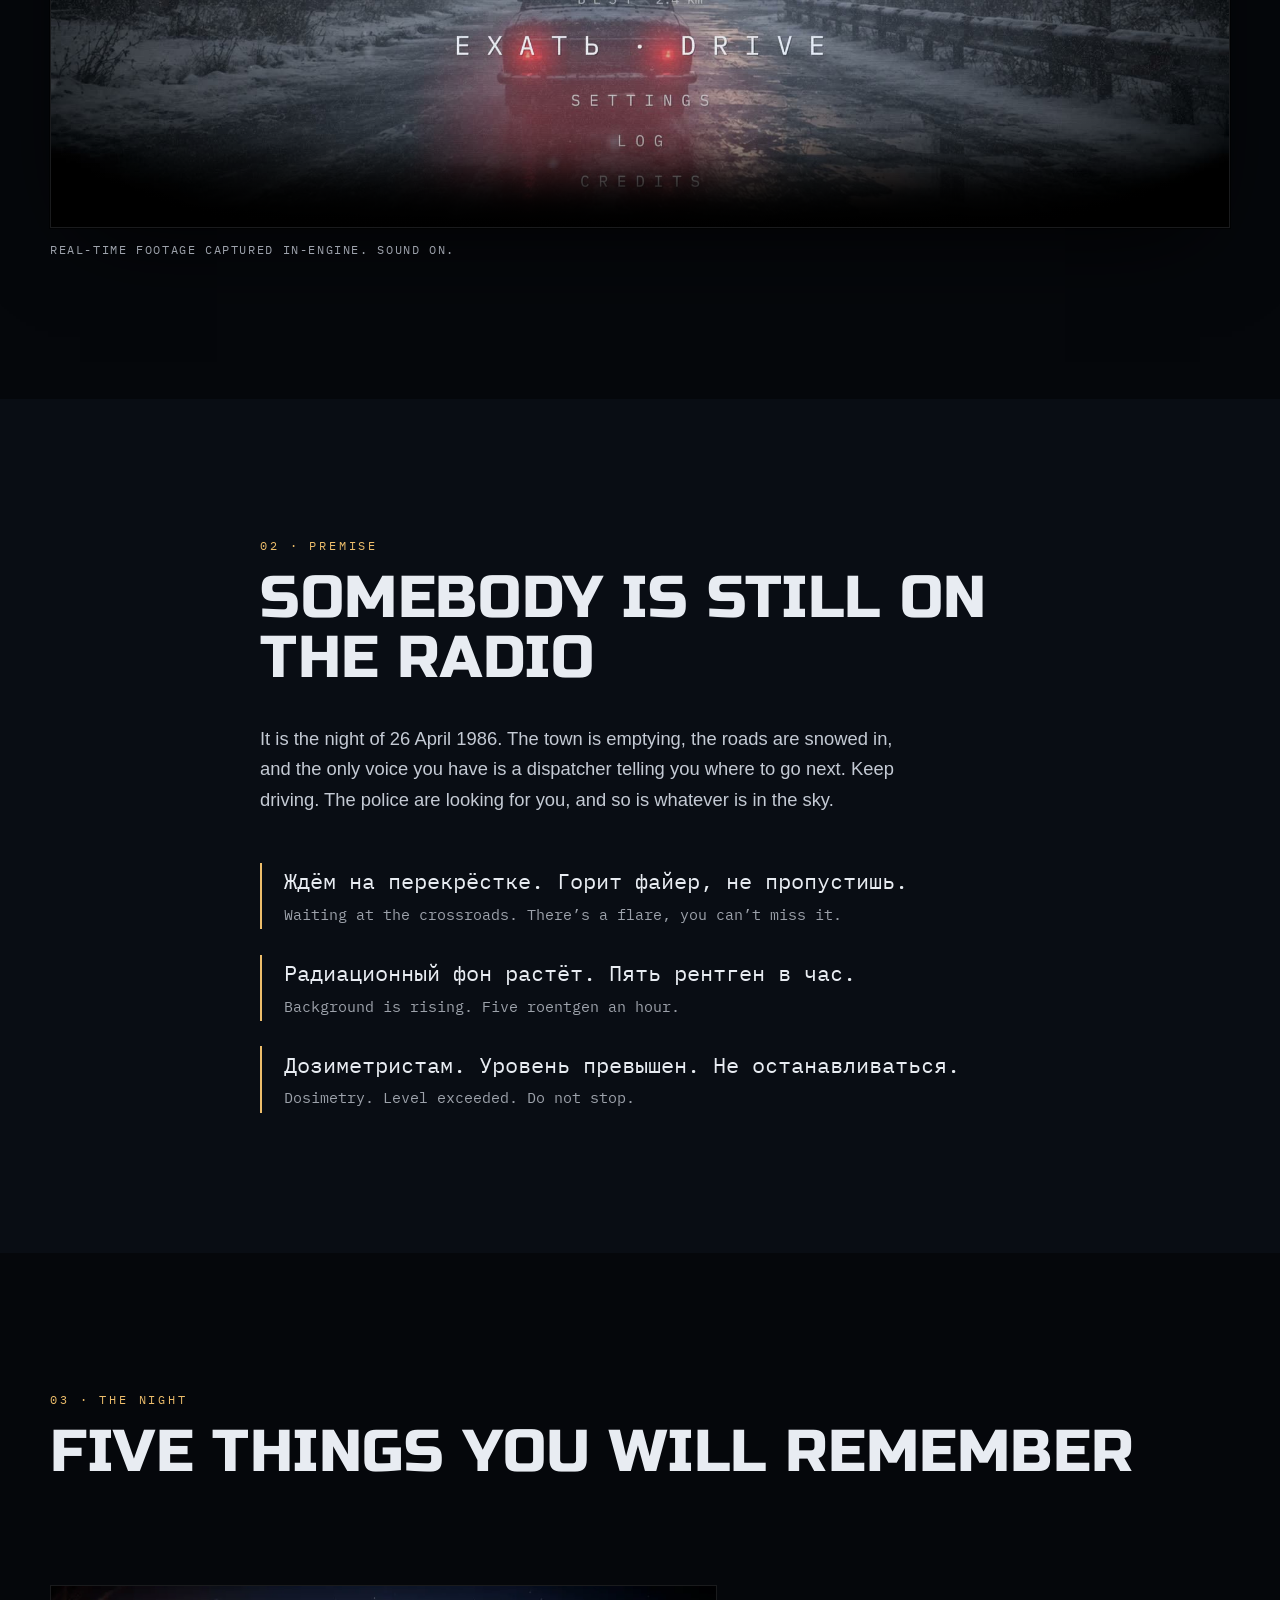
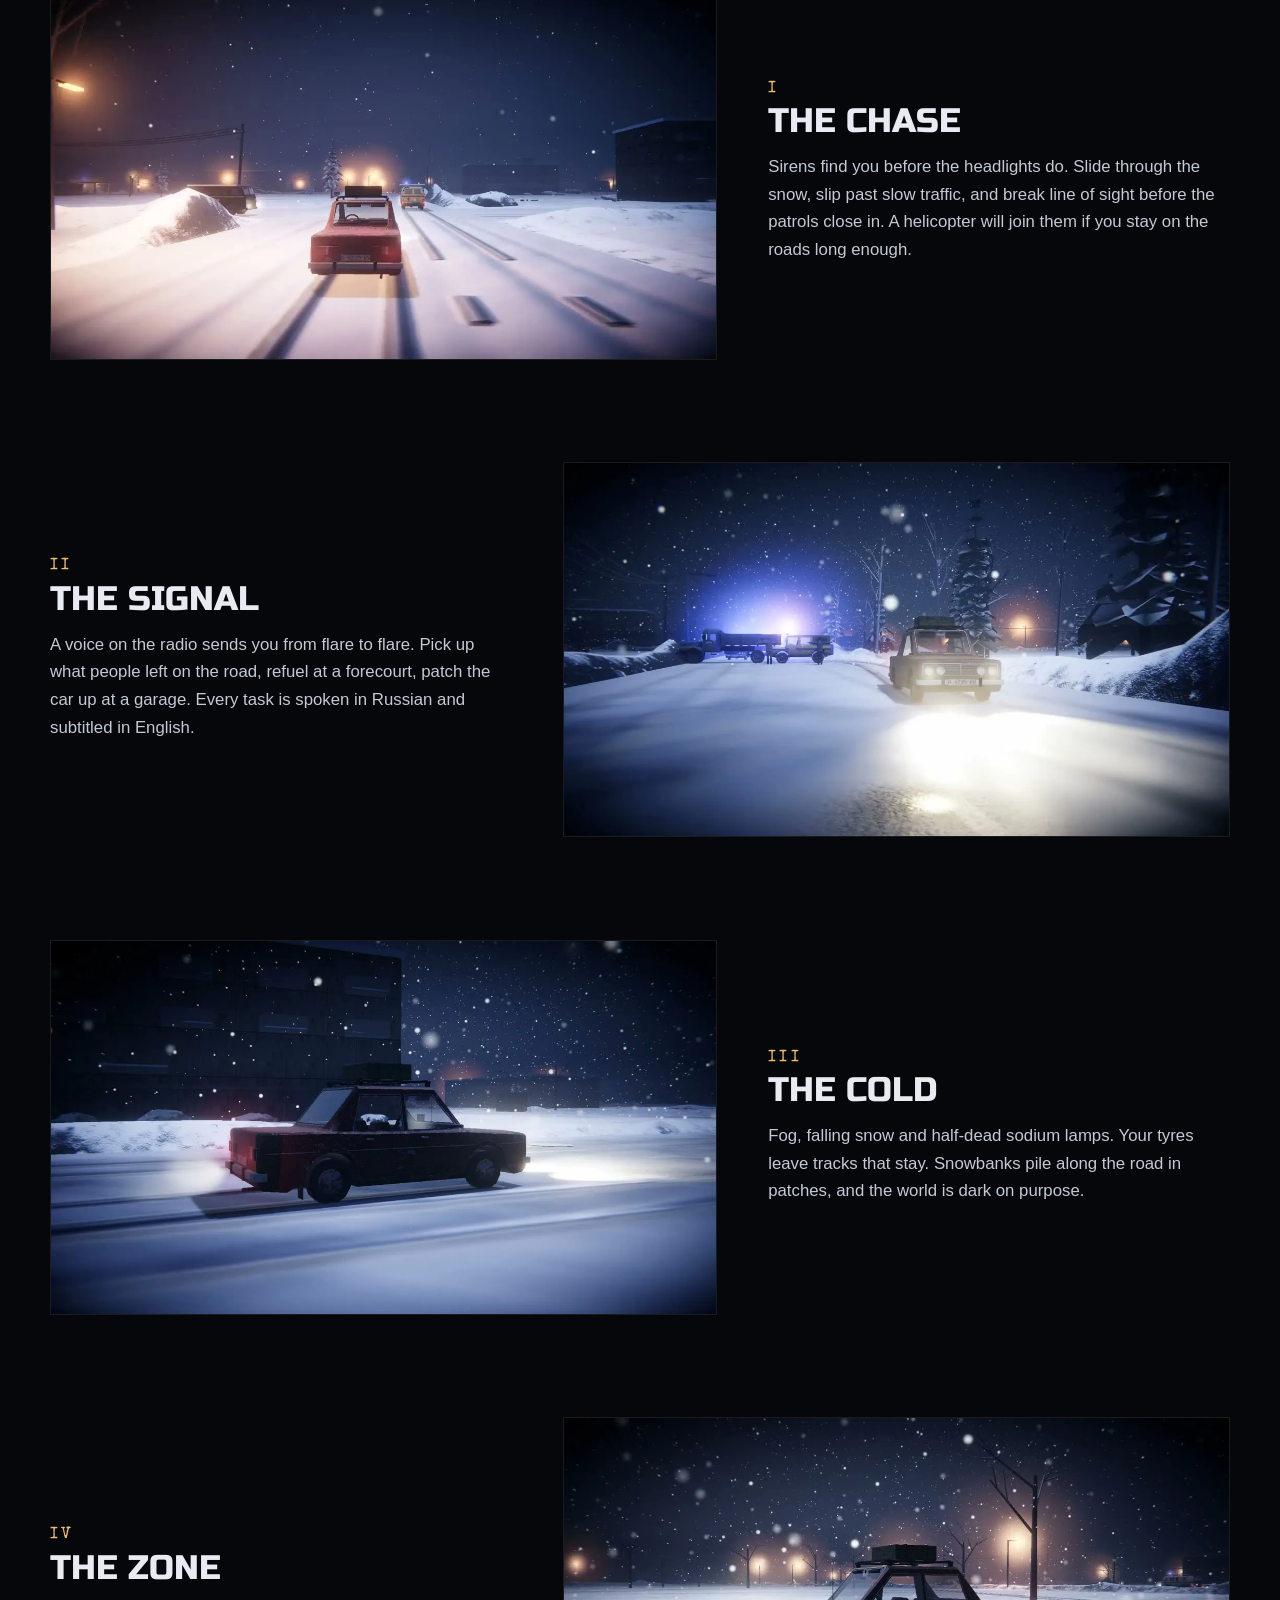
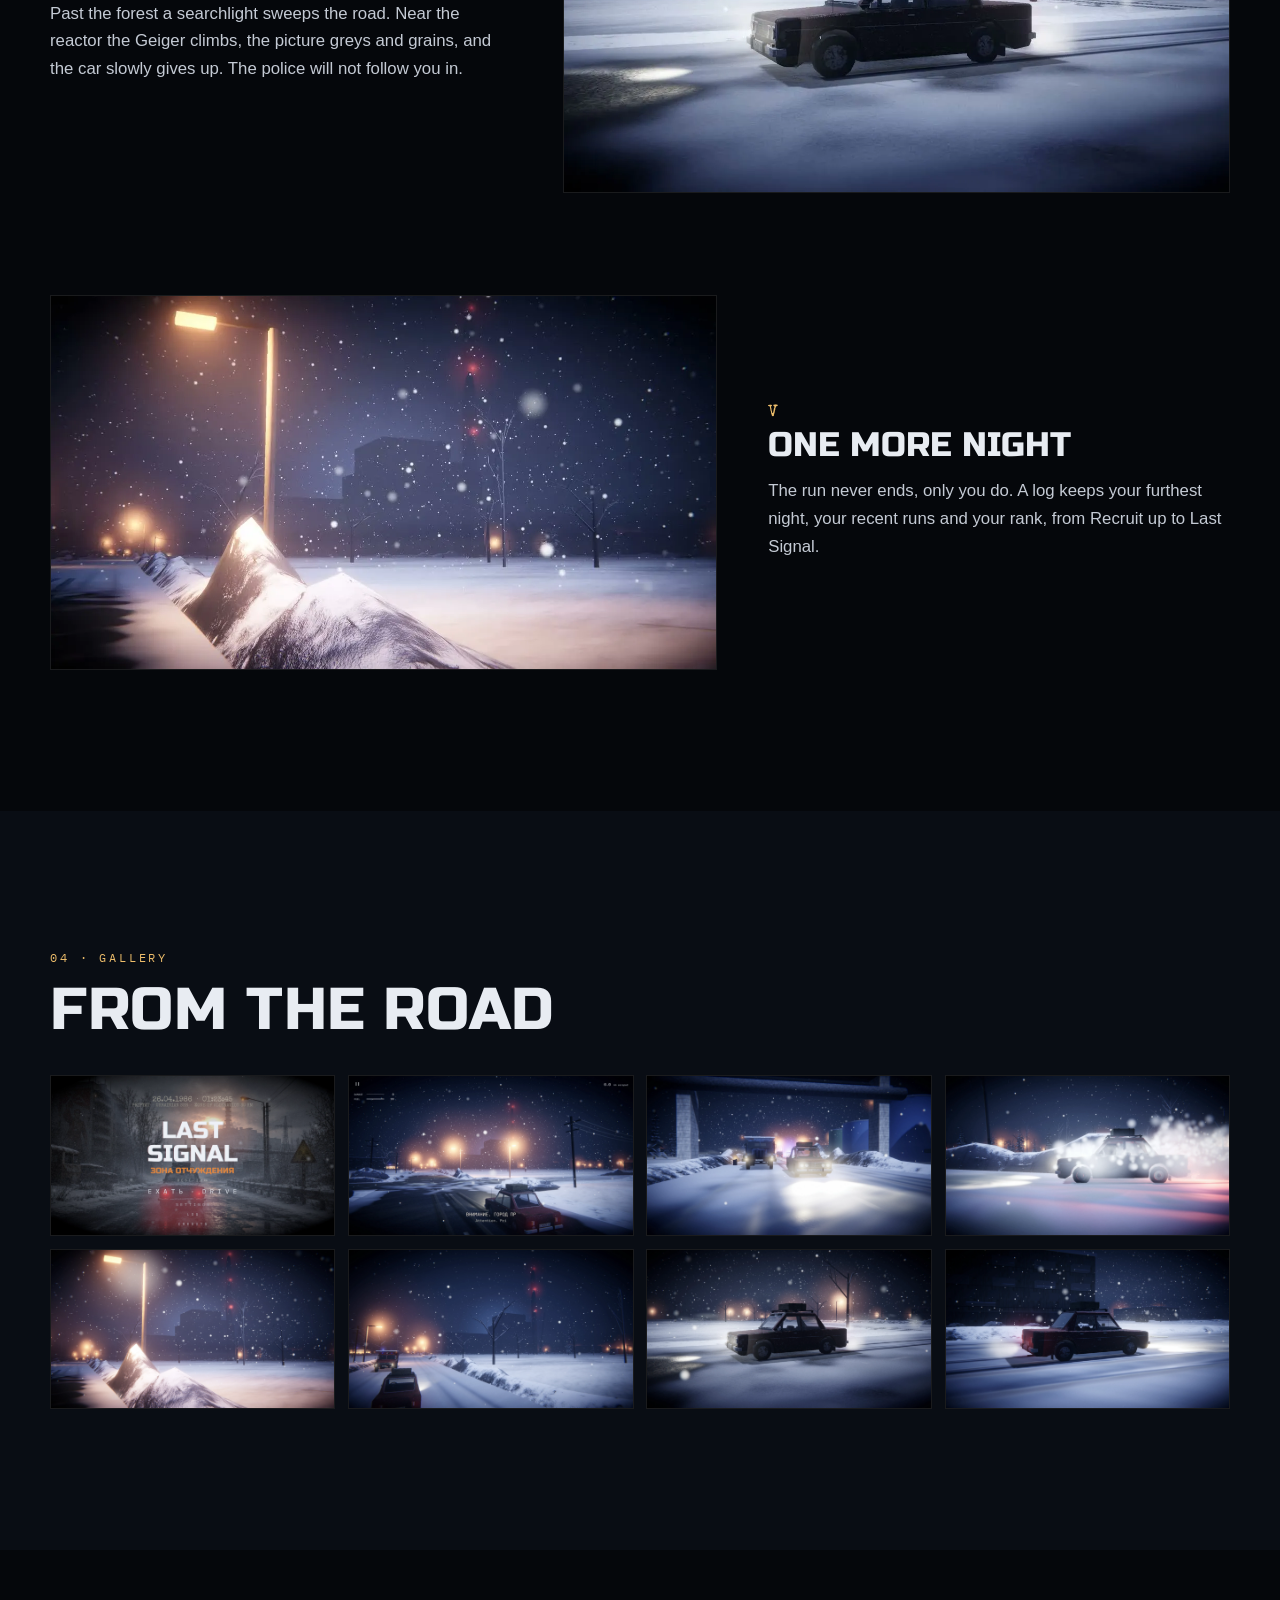
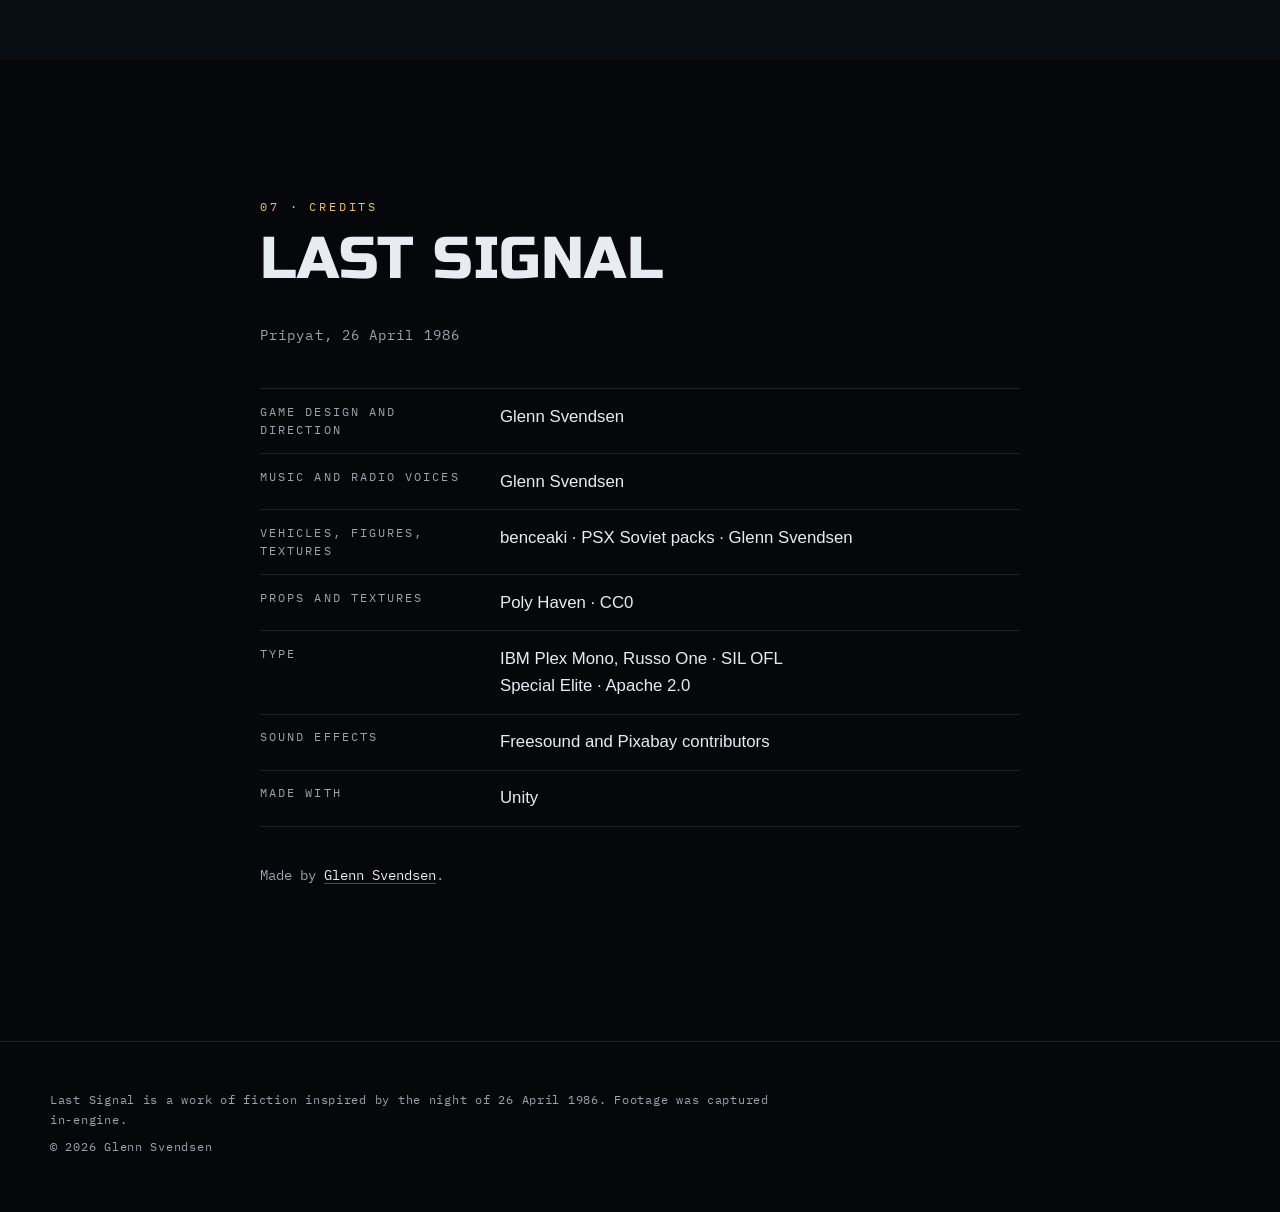
==== commit db1e1829: "Playable prototype 0.2.1: download link and status; controls page mentioned Co-Authored-By: Claude O" ====
--- a/index.html
+++ b/index.html
@@ -234,7 +234,7 @@
     <h2 id="play-h" class="reveal">Playable prototype</h2>
     <p class="body reveal">An early build of the whole night: the city, the plant, the militsiya, the radio. Rough edges included. Tell me what broke and how far you got.</p>
     <p class="reveal dl-row">
-      <a class="btn" href="https://github.com/glennsvendsen/last-signal/releases/download/v0.2.0-prototype/LastSignal-Installer.dmg" data-dl data-umami-event="ls-download" data-umami-event-version="0.2.0">Download for Mac · 0.2.0</a>
+      <a class="btn" href="https://github.com/glennsvendsen/last-signal/releases/download/v0.2.1-prototype/LastSignal-Installer.dmg" data-dl data-umami-event="ls-download" data-umami-event-version="0.2.1">Download for Mac · 0.2.1</a>
       <span class="muted dl-count" data-dl-count hidden></span>
     </p>
     <dl class="facts reveal">
@@ -243,9 +243,9 @@
       <div><dt>Install</dt><dd>Open the disk image, drag Last Signal to Applications. Signed and notarised by Apple.</dd></div>
       <div><dt>Drive</dt><dd>W / ↑ throttle · S / ↓ brake and reverse · A D / ← → steer</dd></div>
       <div><dt>Lights</dt><dd>H high beams · L lights off, harder to spot and harder to see</dd></div>
-      <div><dt>Also</dt><dd>C camera · M map · Esc pause · Space horn</dd></div>
+      <div><dt>Also</dt><dd>C camera · M map · Space horn · Esc pause, with every key under CONTROLS</dd></div>
       <div><dt>Voice</dt><dd>Russian radio, English subtitles</dd></div>
-      <div><dt>Status</dt><dd>Prototype · 0.2.0</dd></div>
+      <div><dt>Status</dt><dd>Prototype · 0.2.1</dd></div>
     </dl>
     <p class="muted reveal"><a href="https://github.com/glennsvendsen/last-signal/issues/new?template=feedback.yml" data-umami-event="ls-feedback">Send feedback</a> · <a href="https://github.com/glennsvendsen/last-signal/releases" data-umami-event="ls-releases">All releases</a></p>
   </div>
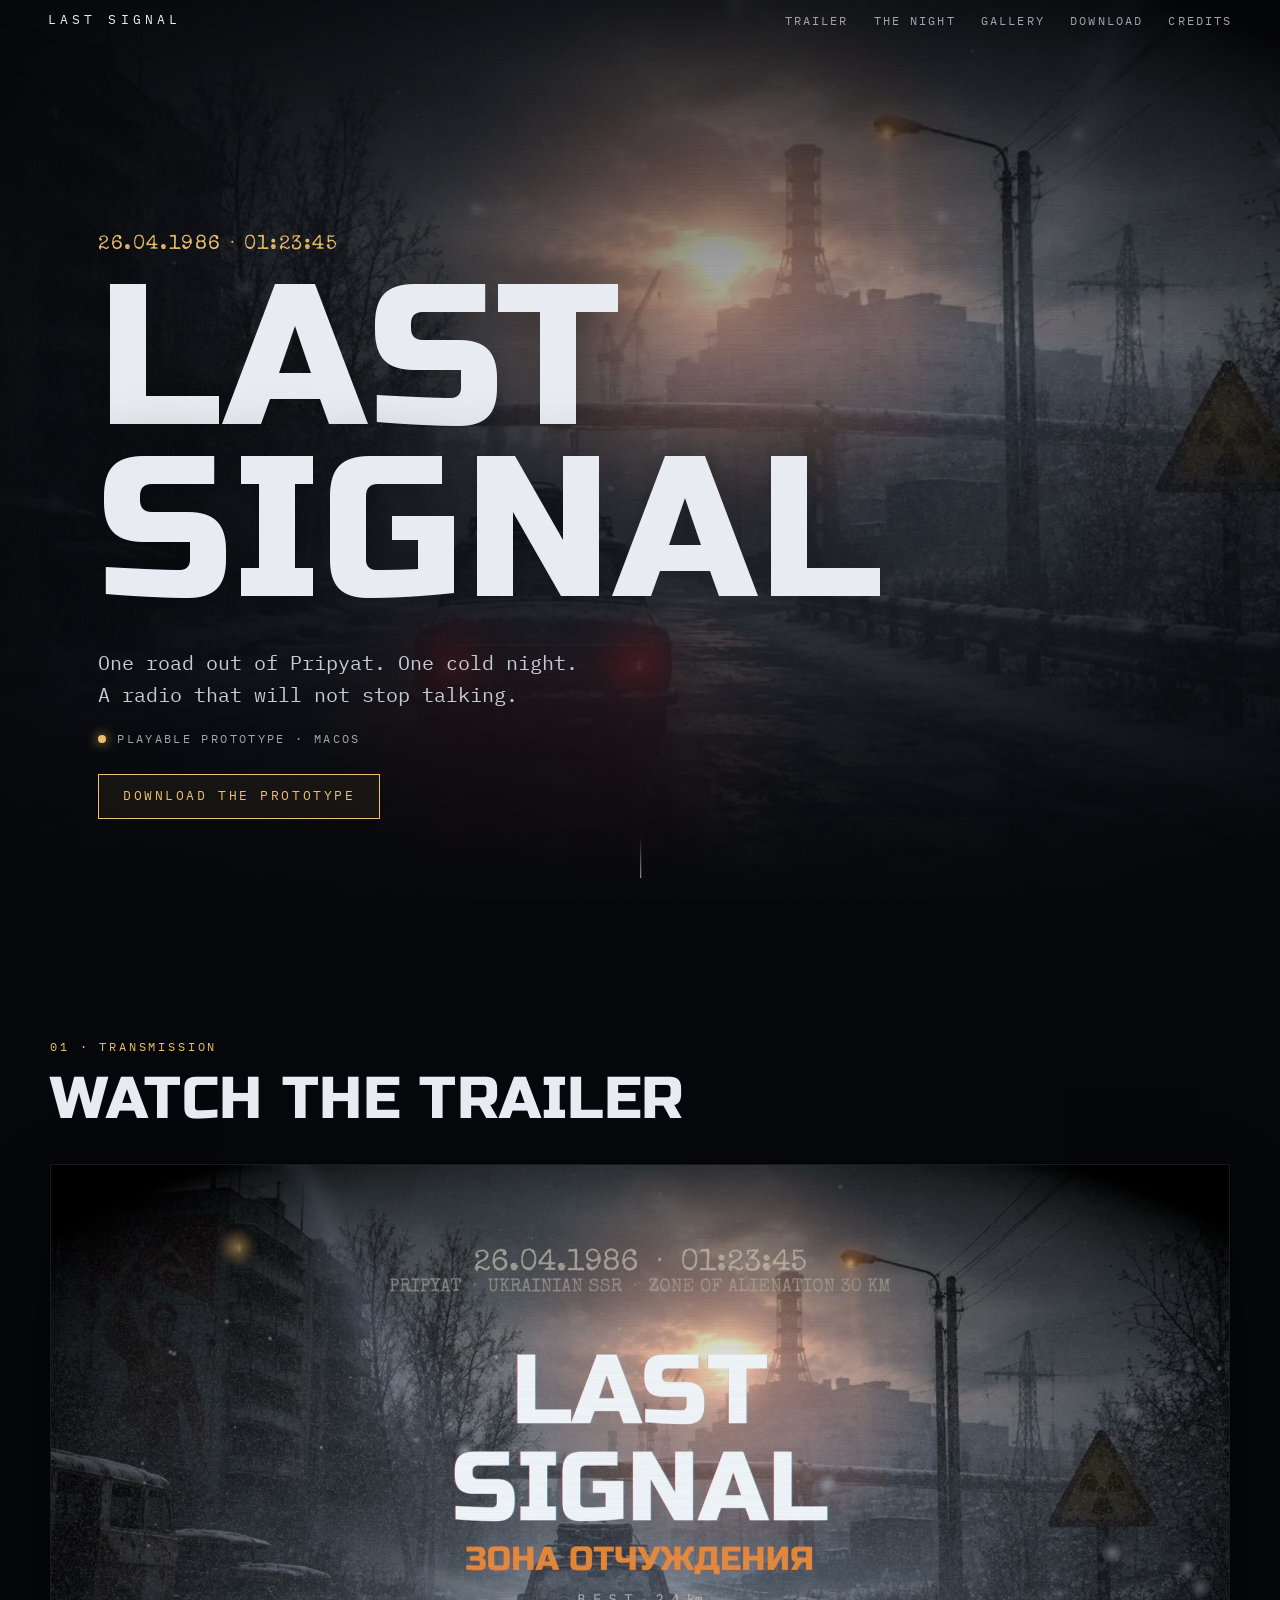
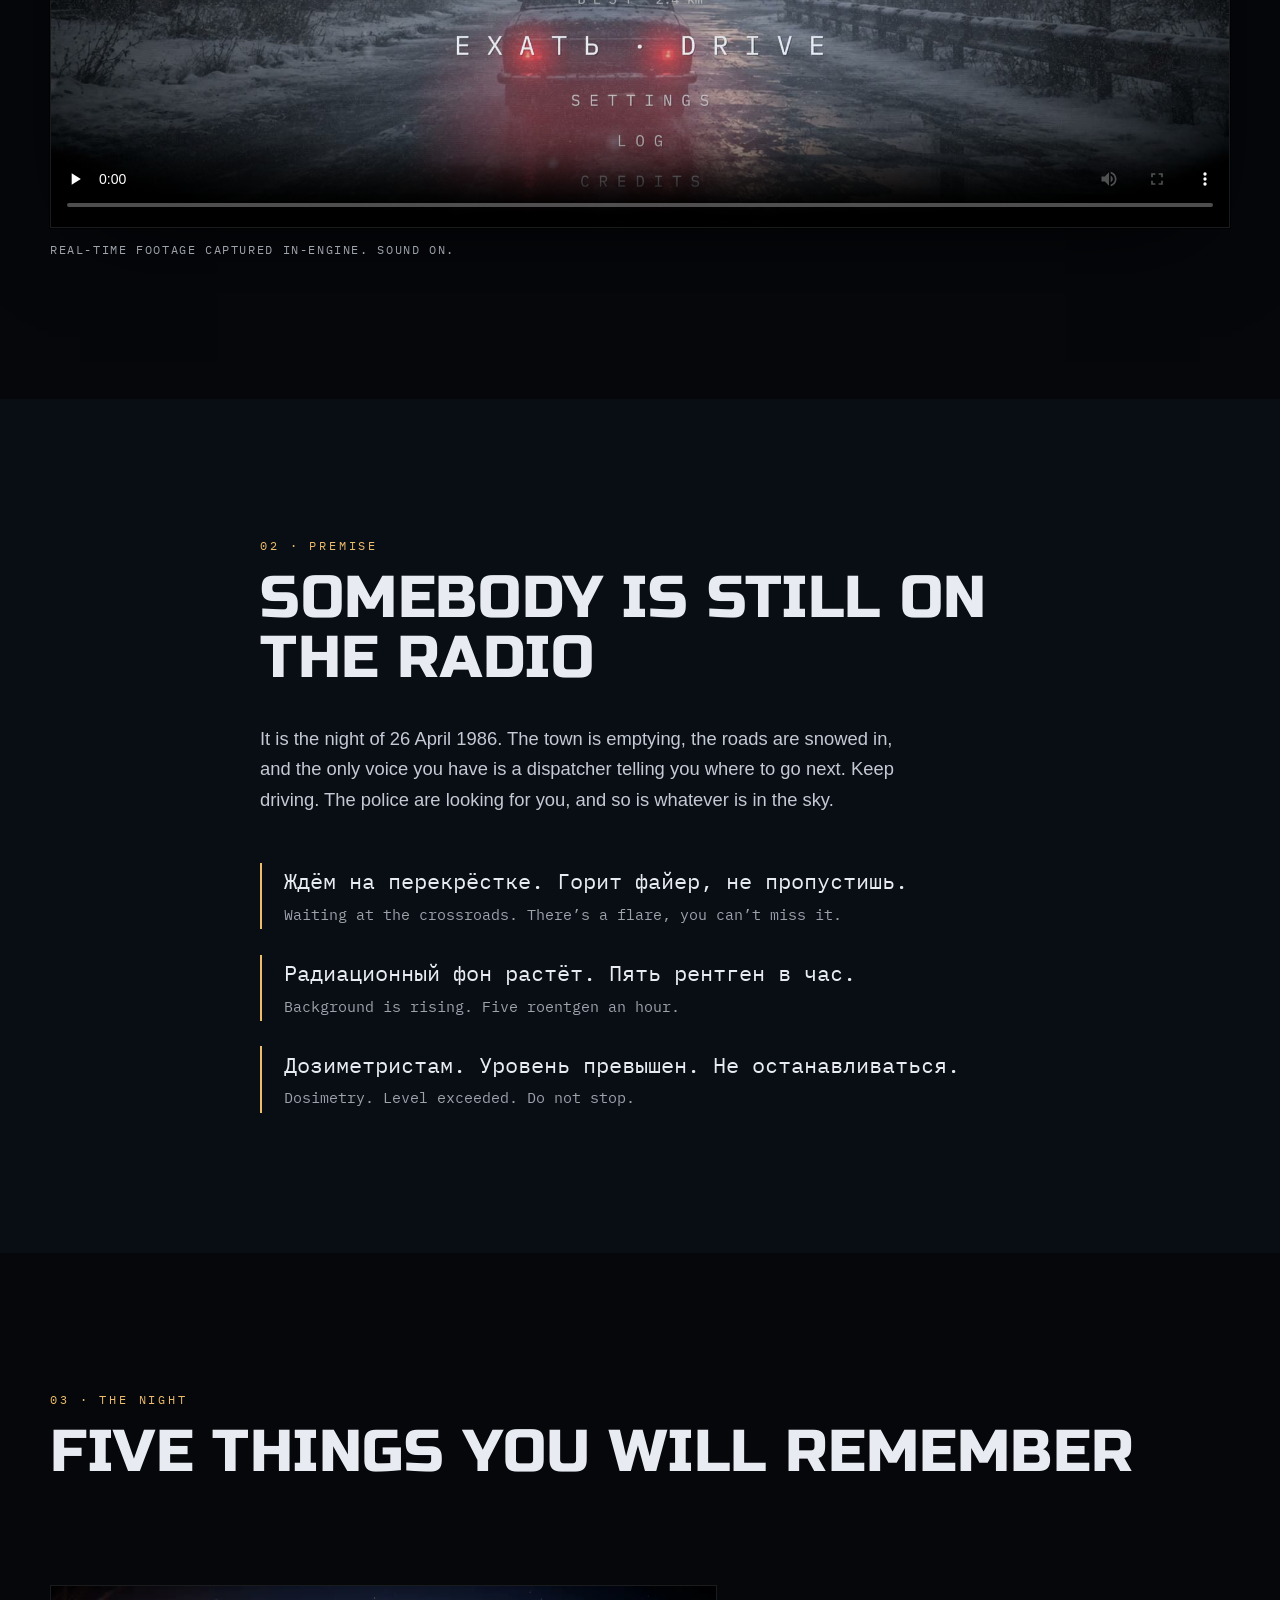
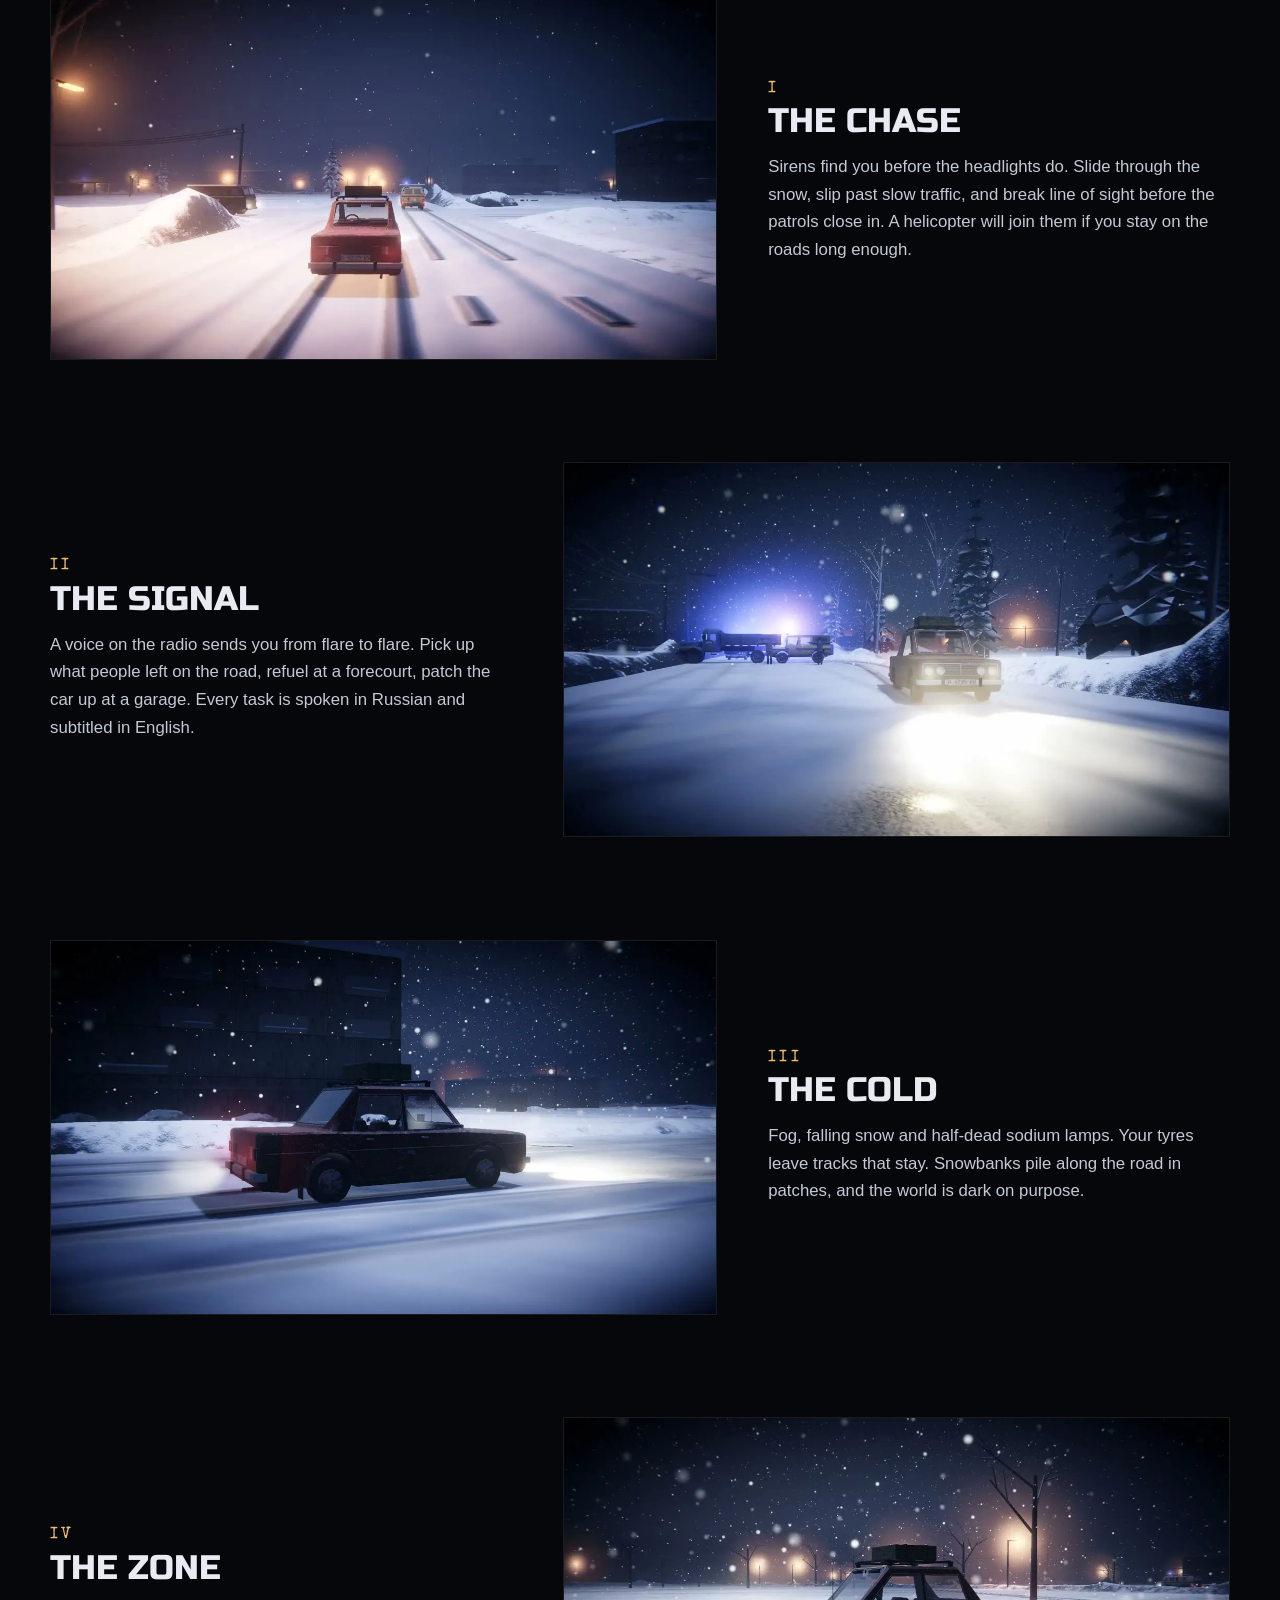
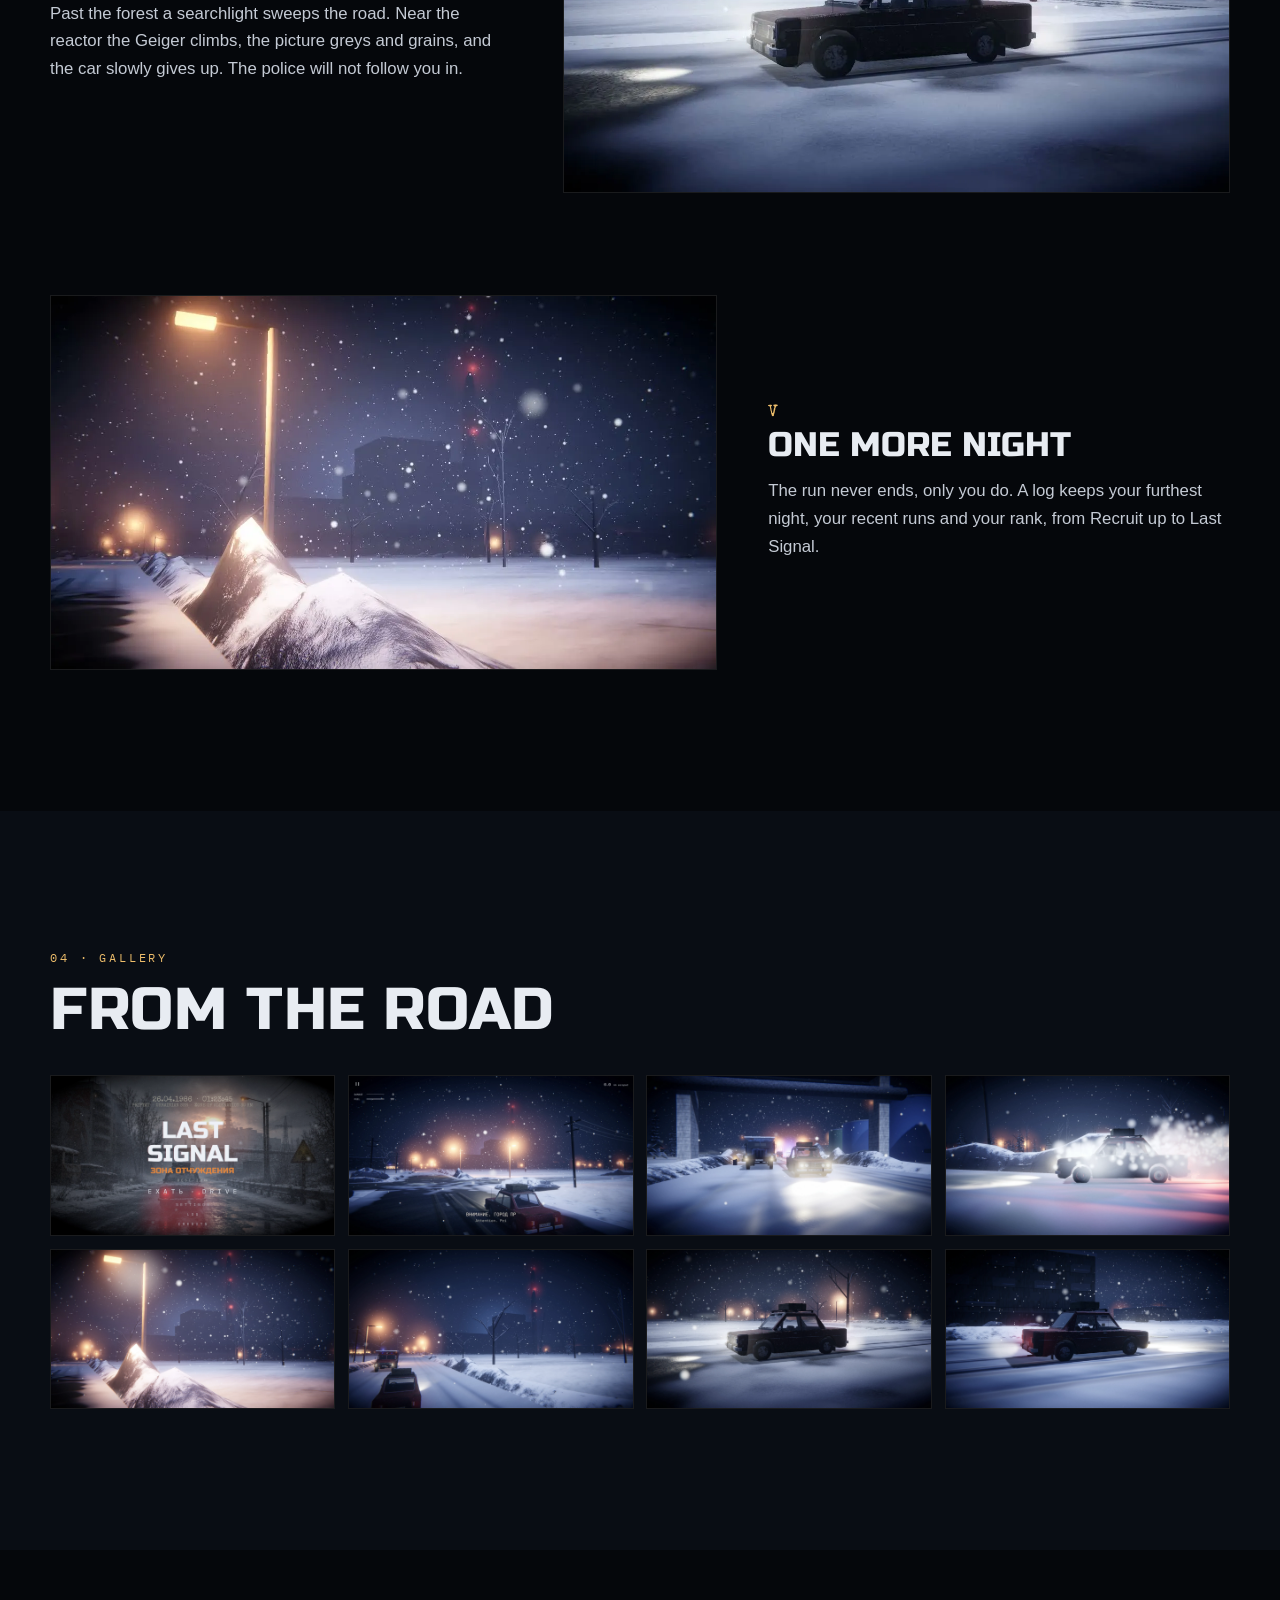
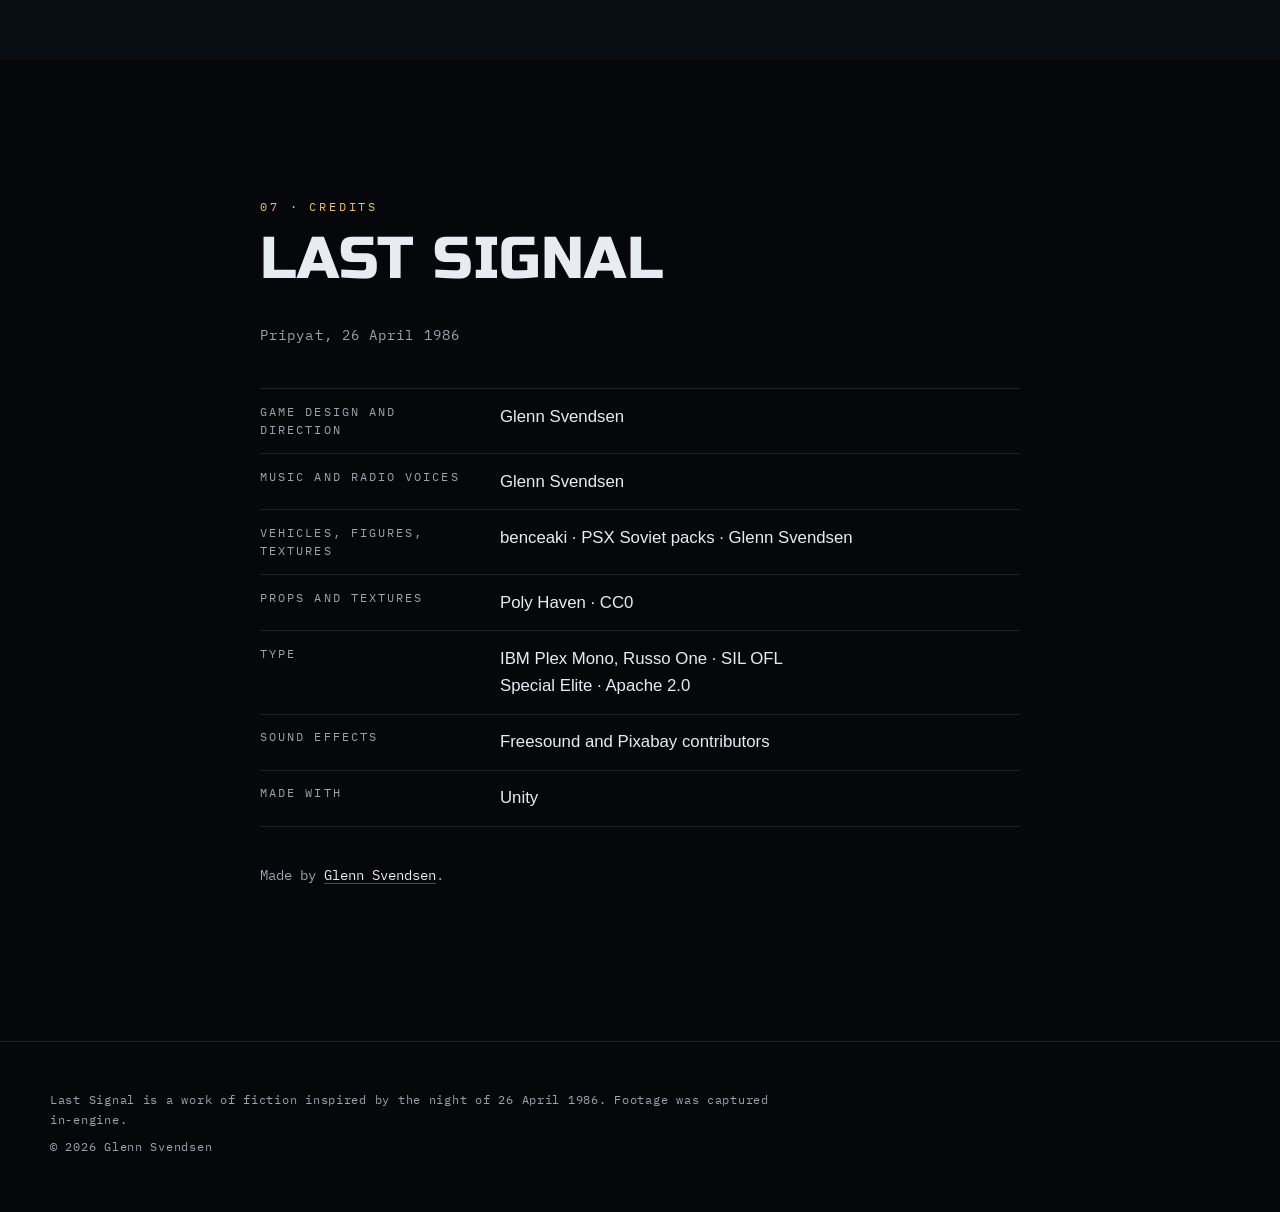
==== commit 1bdc8221: "Playable prototype 0.3.0: download link, size, status, Shift handbrake in the controls Co-Authored-B" ====
--- a/index.html
+++ b/index.html
@@ -234,18 +234,18 @@
     <h2 id="play-h" class="reveal">Playable prototype</h2>
     <p class="body reveal">An early build of the whole night: the city, the plant, the militsiya, the radio. Rough edges included. Tell me what broke and how far you got.</p>
     <p class="reveal dl-row">
-      <a class="btn" href="https://github.com/glennsvendsen/last-signal/releases/download/v0.2.1-prototype/LastSignal-Installer.dmg" data-dl data-umami-event="ls-download" data-umami-event-version="0.2.1">Download for Mac · 0.2.1</a>
+      <a class="btn" href="https://github.com/glennsvendsen/last-signal/releases/download/v0.3.0-prototype/LastSignal-Installer.dmg" data-dl data-umami-event="ls-download" data-umami-event-version="0.3.0">Download for Mac · 0.3.0</a>
       <span class="muted dl-count" data-dl-count hidden></span>
     </p>
     <dl class="facts reveal">
       <div><dt>Platform</dt><dd>macOS 12 or later, Apple silicon (M1 and newer)</dd></div>
-      <div><dt>Size</dt><dd>99 MB disk image</dd></div>
+      <div><dt>Size</dt><dd>101 MB disk image</dd></div>
       <div><dt>Install</dt><dd>Open the disk image, drag Last Signal to Applications. Signed and notarised by Apple.</dd></div>
-      <div><dt>Drive</dt><dd>W / ↑ throttle · S / ↓ brake and reverse · A D / ← → steer</dd></div>
+      <div><dt>Drive</dt><dd>W / ↑ throttle · S / ↓ brake and reverse · A D / ← → steer · Shift handbrake</dd></div>
       <div><dt>Lights</dt><dd>H high beams · L lights off, harder to spot and harder to see</dd></div>
       <div><dt>Also</dt><dd>C camera · M map · Space horn · Esc pause, with every key under CONTROLS</dd></div>
       <div><dt>Voice</dt><dd>Russian radio, English subtitles</dd></div>
-      <div><dt>Status</dt><dd>Prototype · 0.2.1</dd></div>
+      <div><dt>Status</dt><dd>Prototype · 0.3.0</dd></div>
     </dl>
     <p class="muted reveal"><a href="https://github.com/glennsvendsen/last-signal/issues/new?template=feedback.yml" data-umami-event="ls-feedback">Send feedback</a> · <a href="https://github.com/glennsvendsen/last-signal/releases" data-umami-event="ls-releases">All releases</a></p>
   </div>
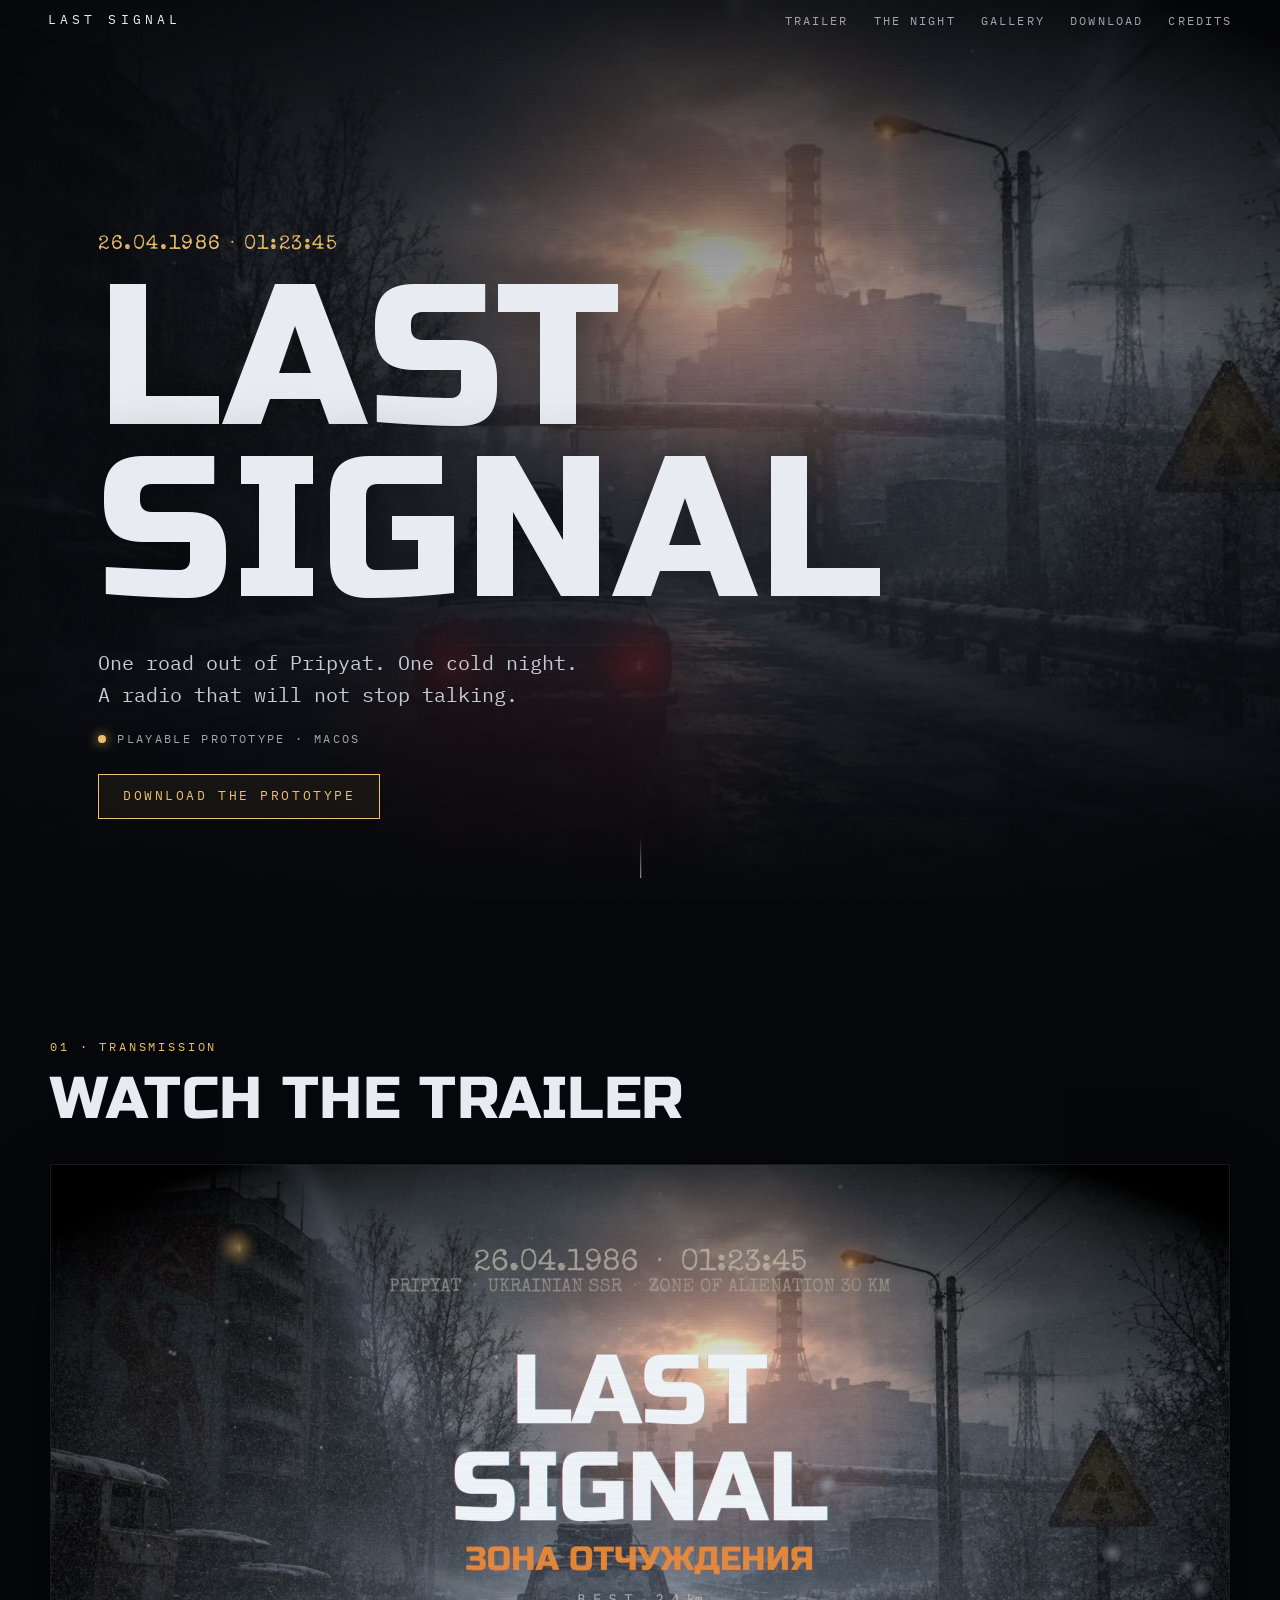
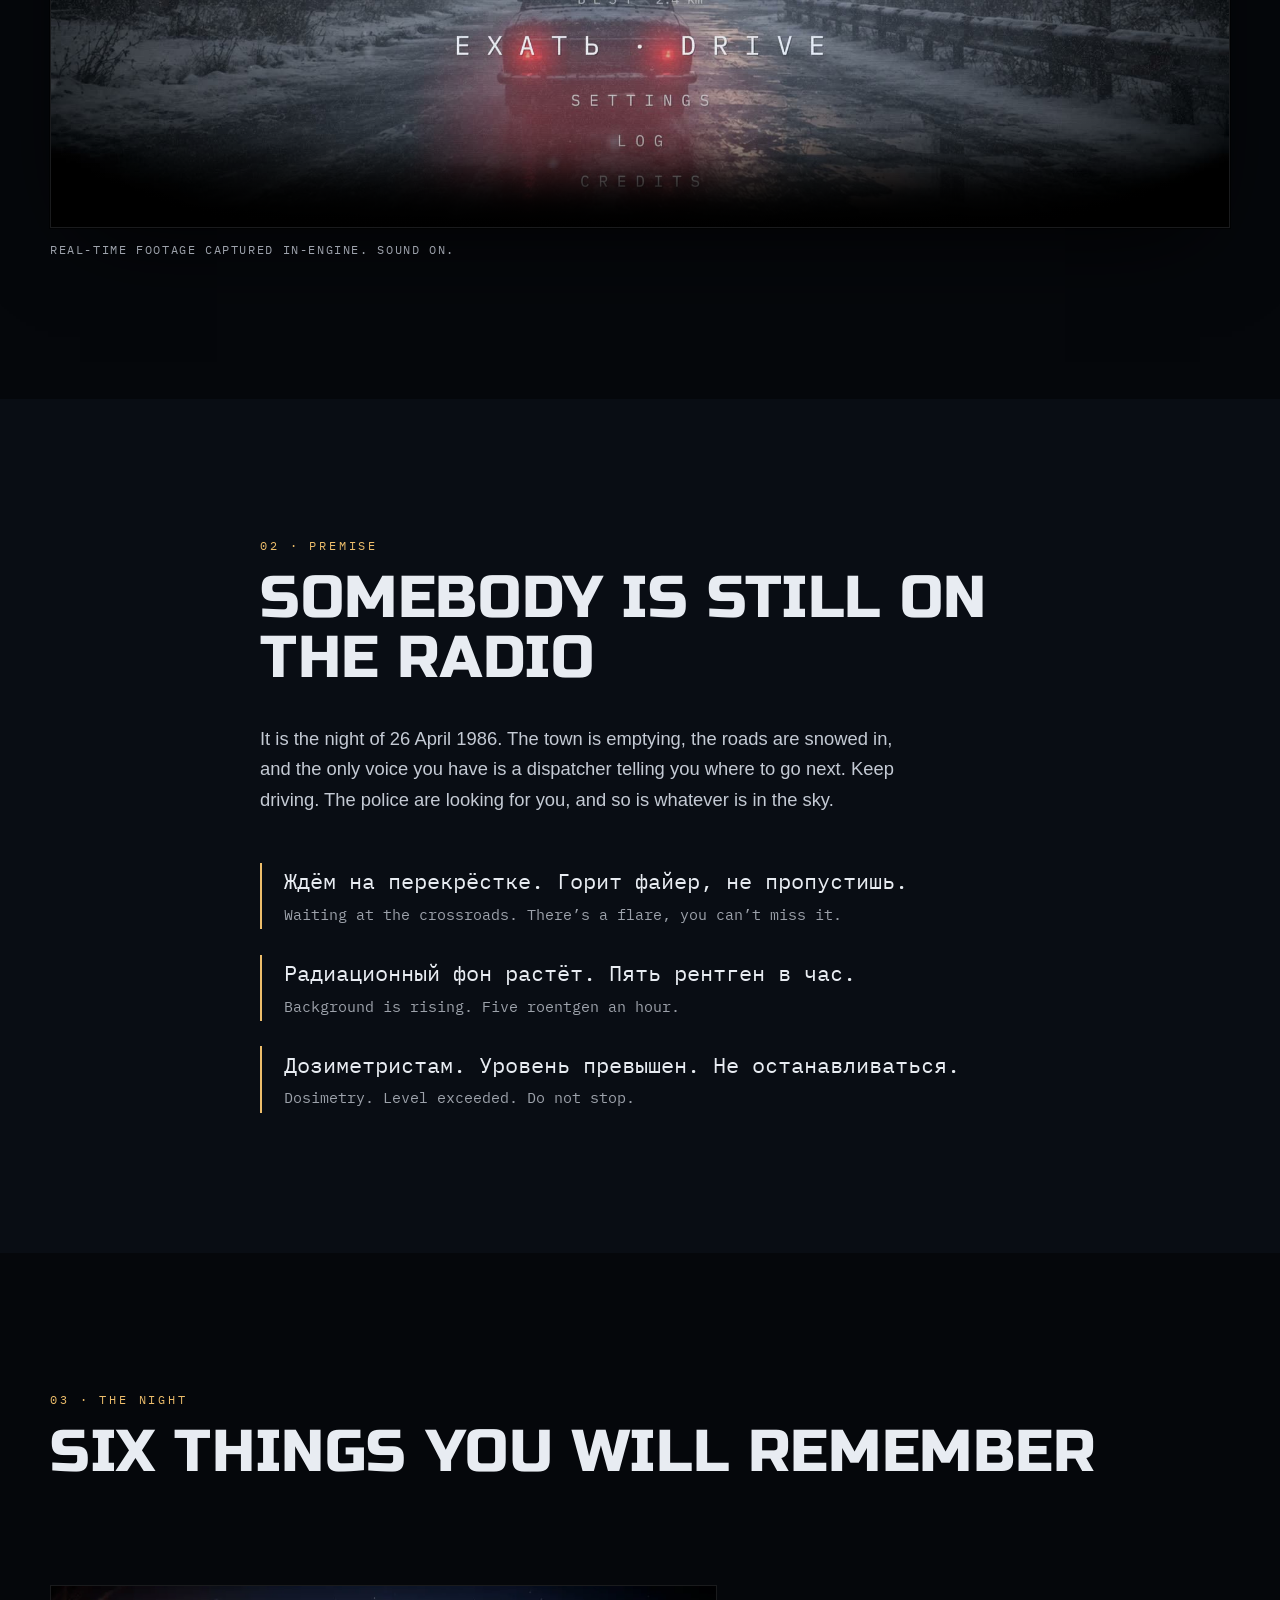
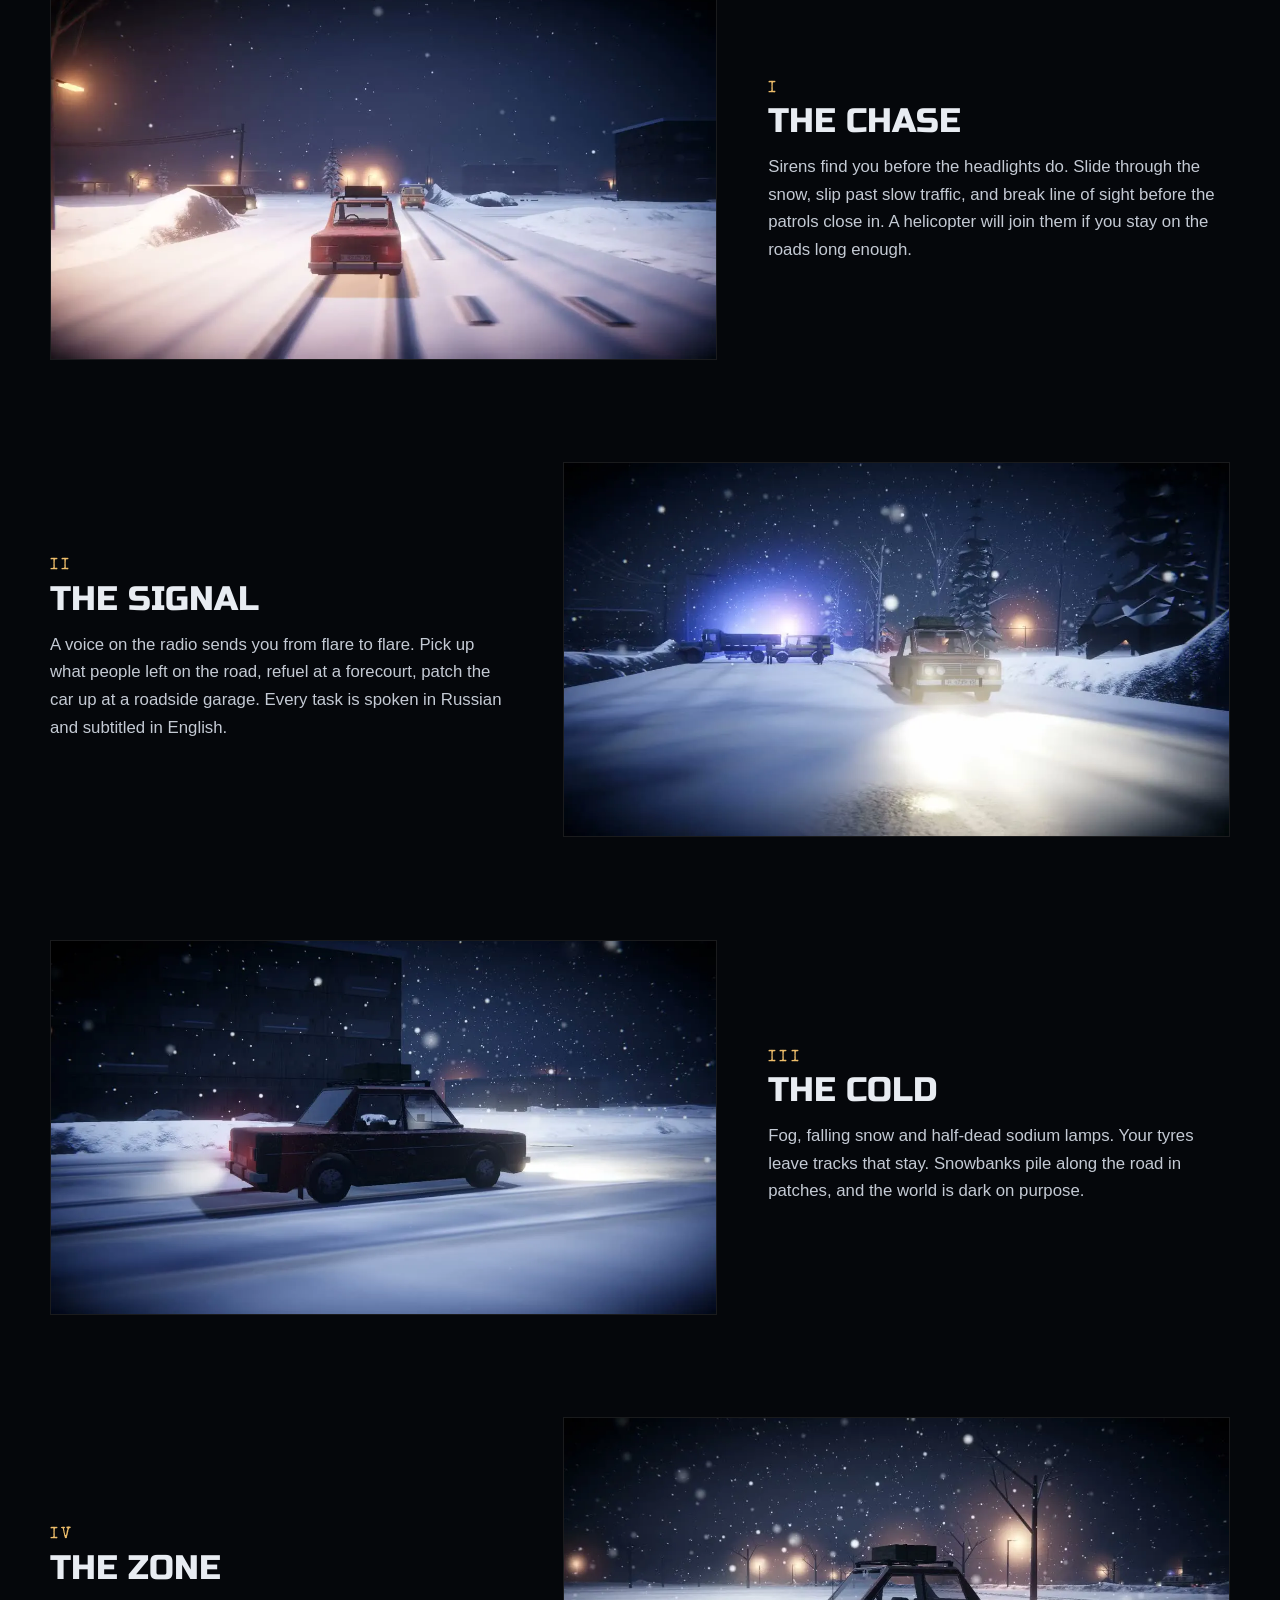
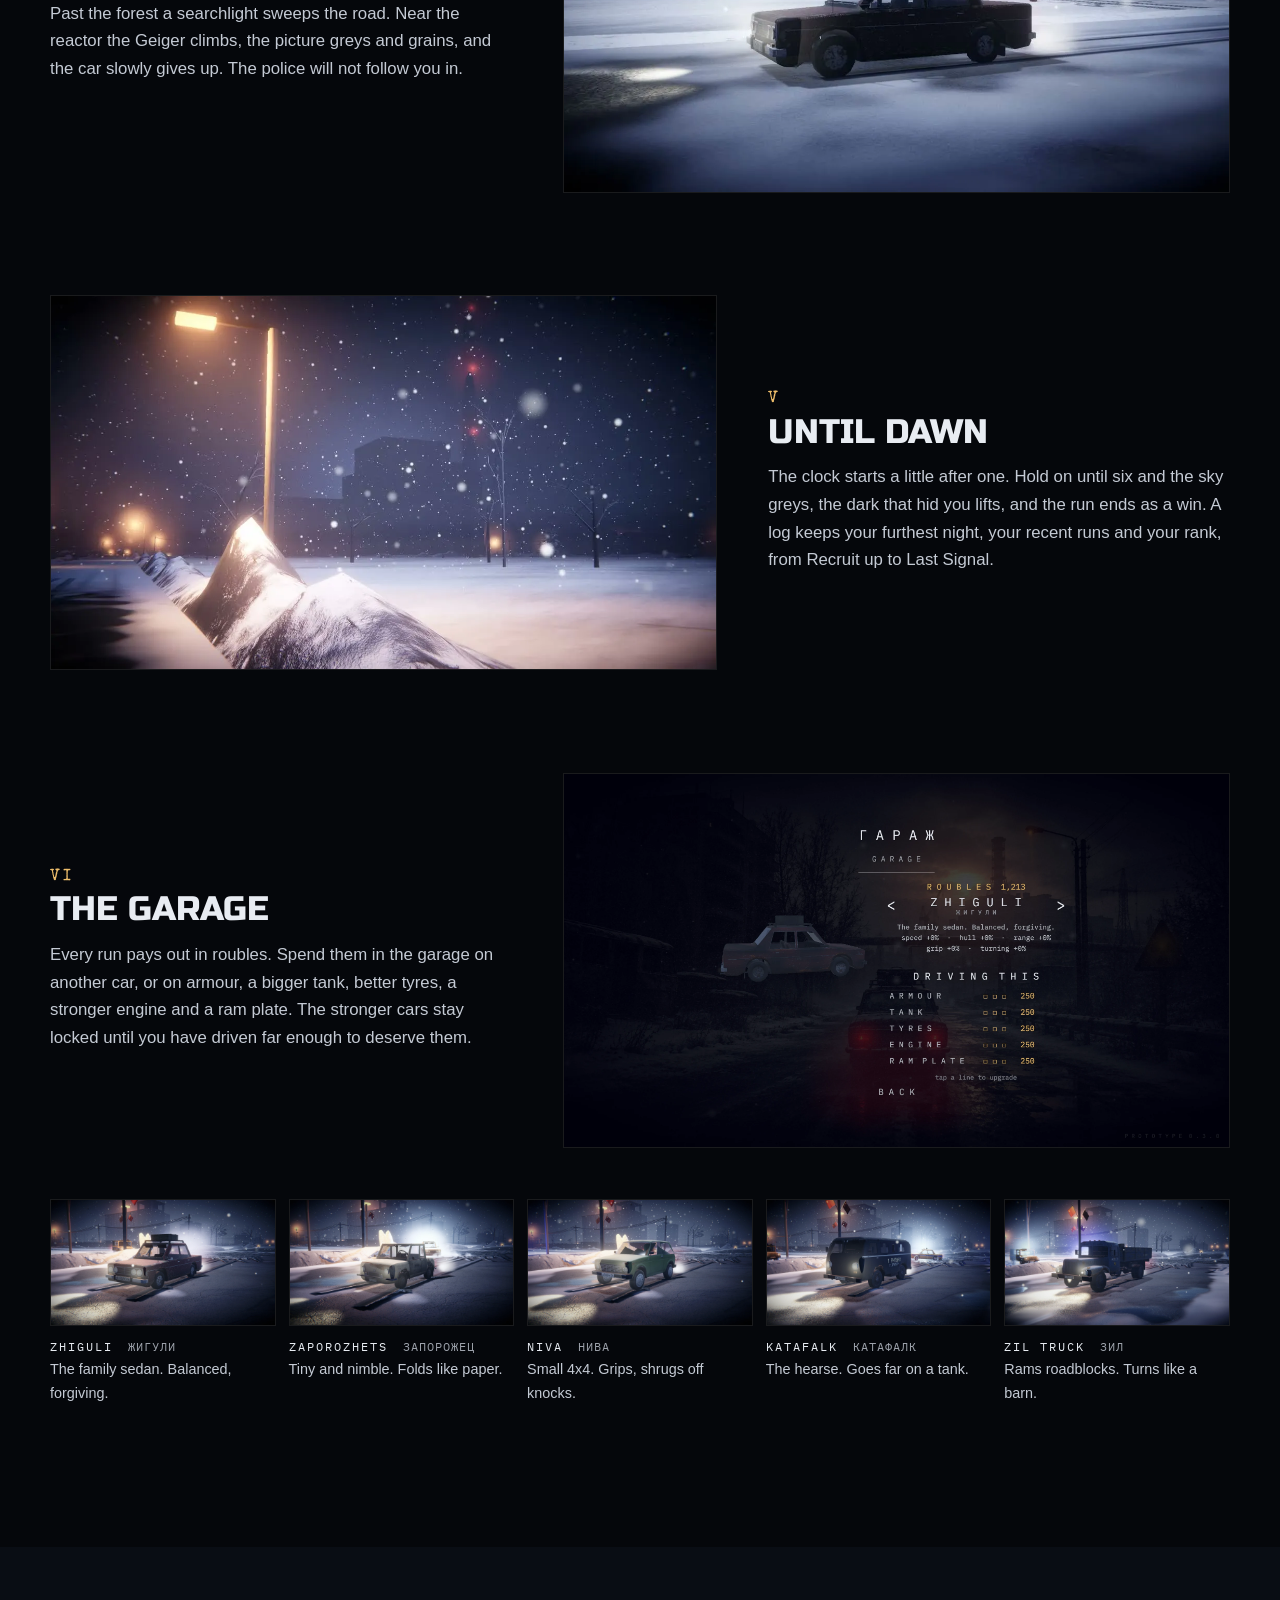
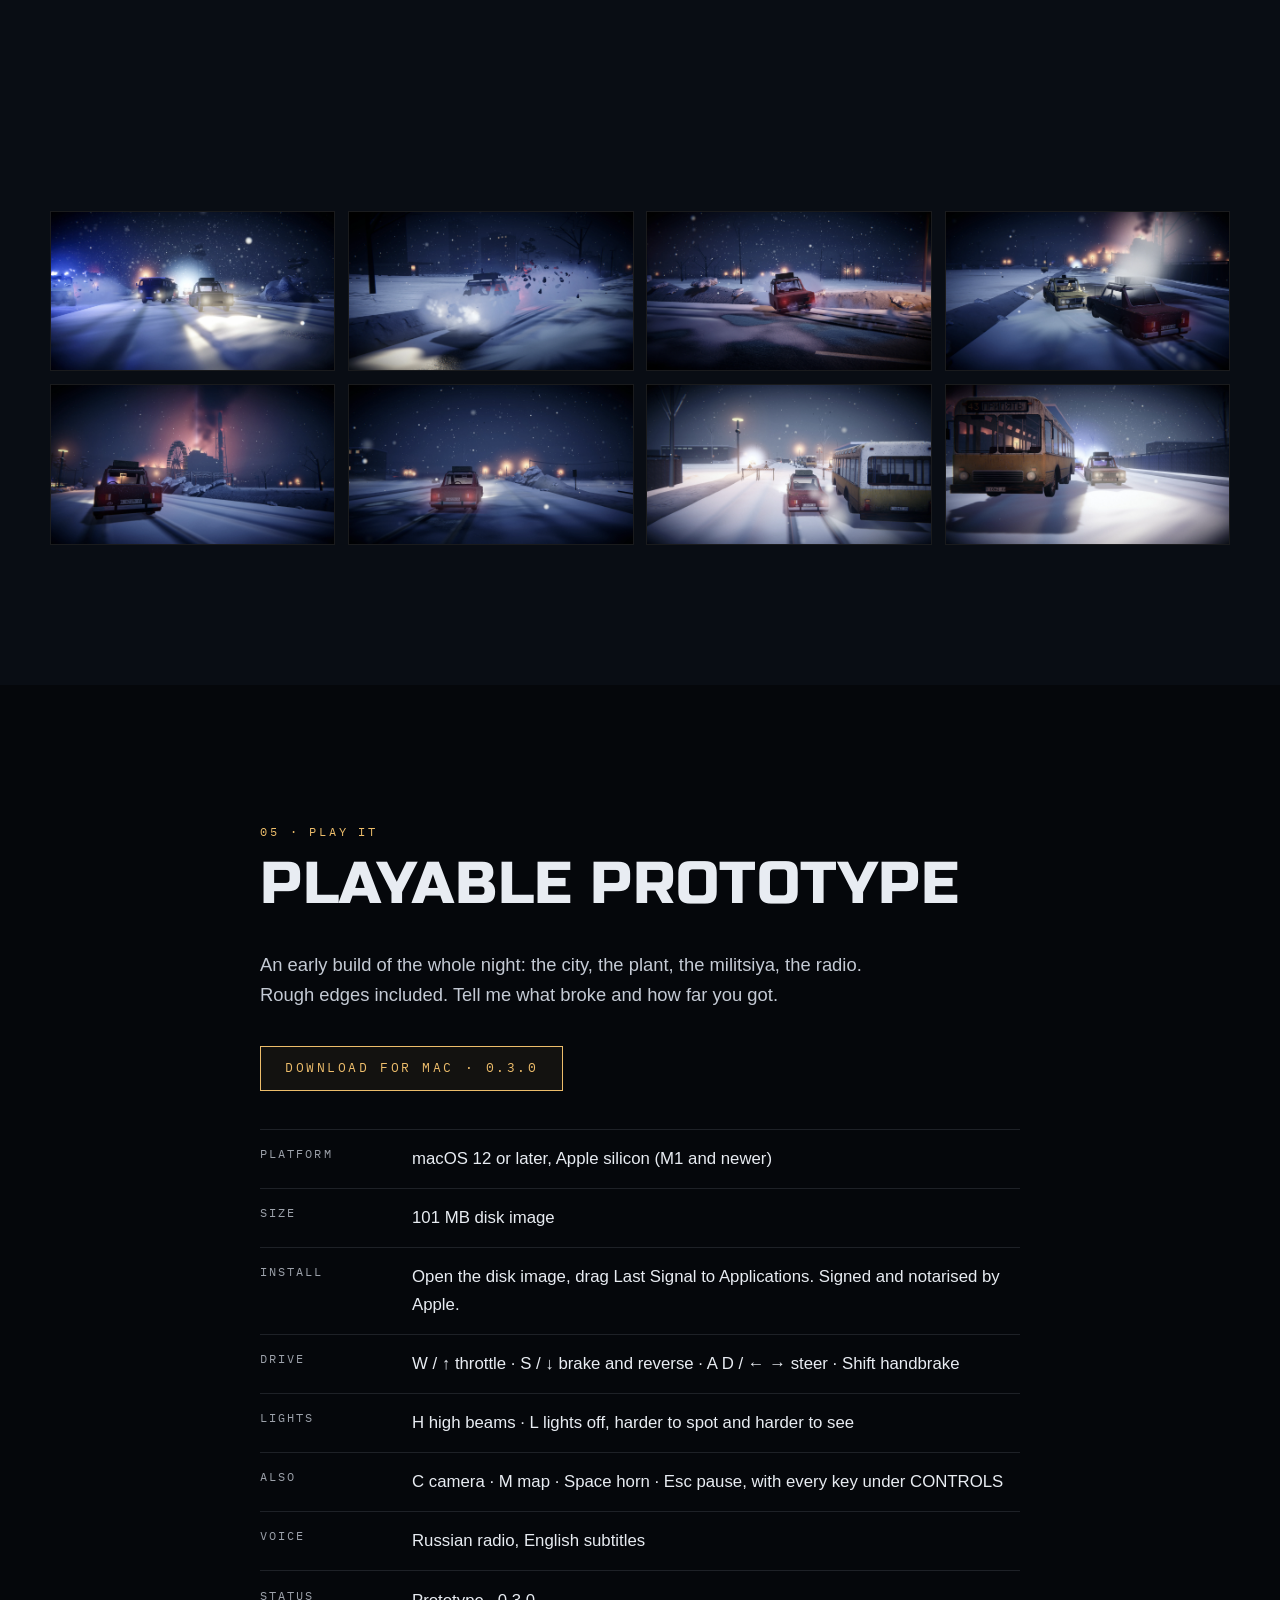
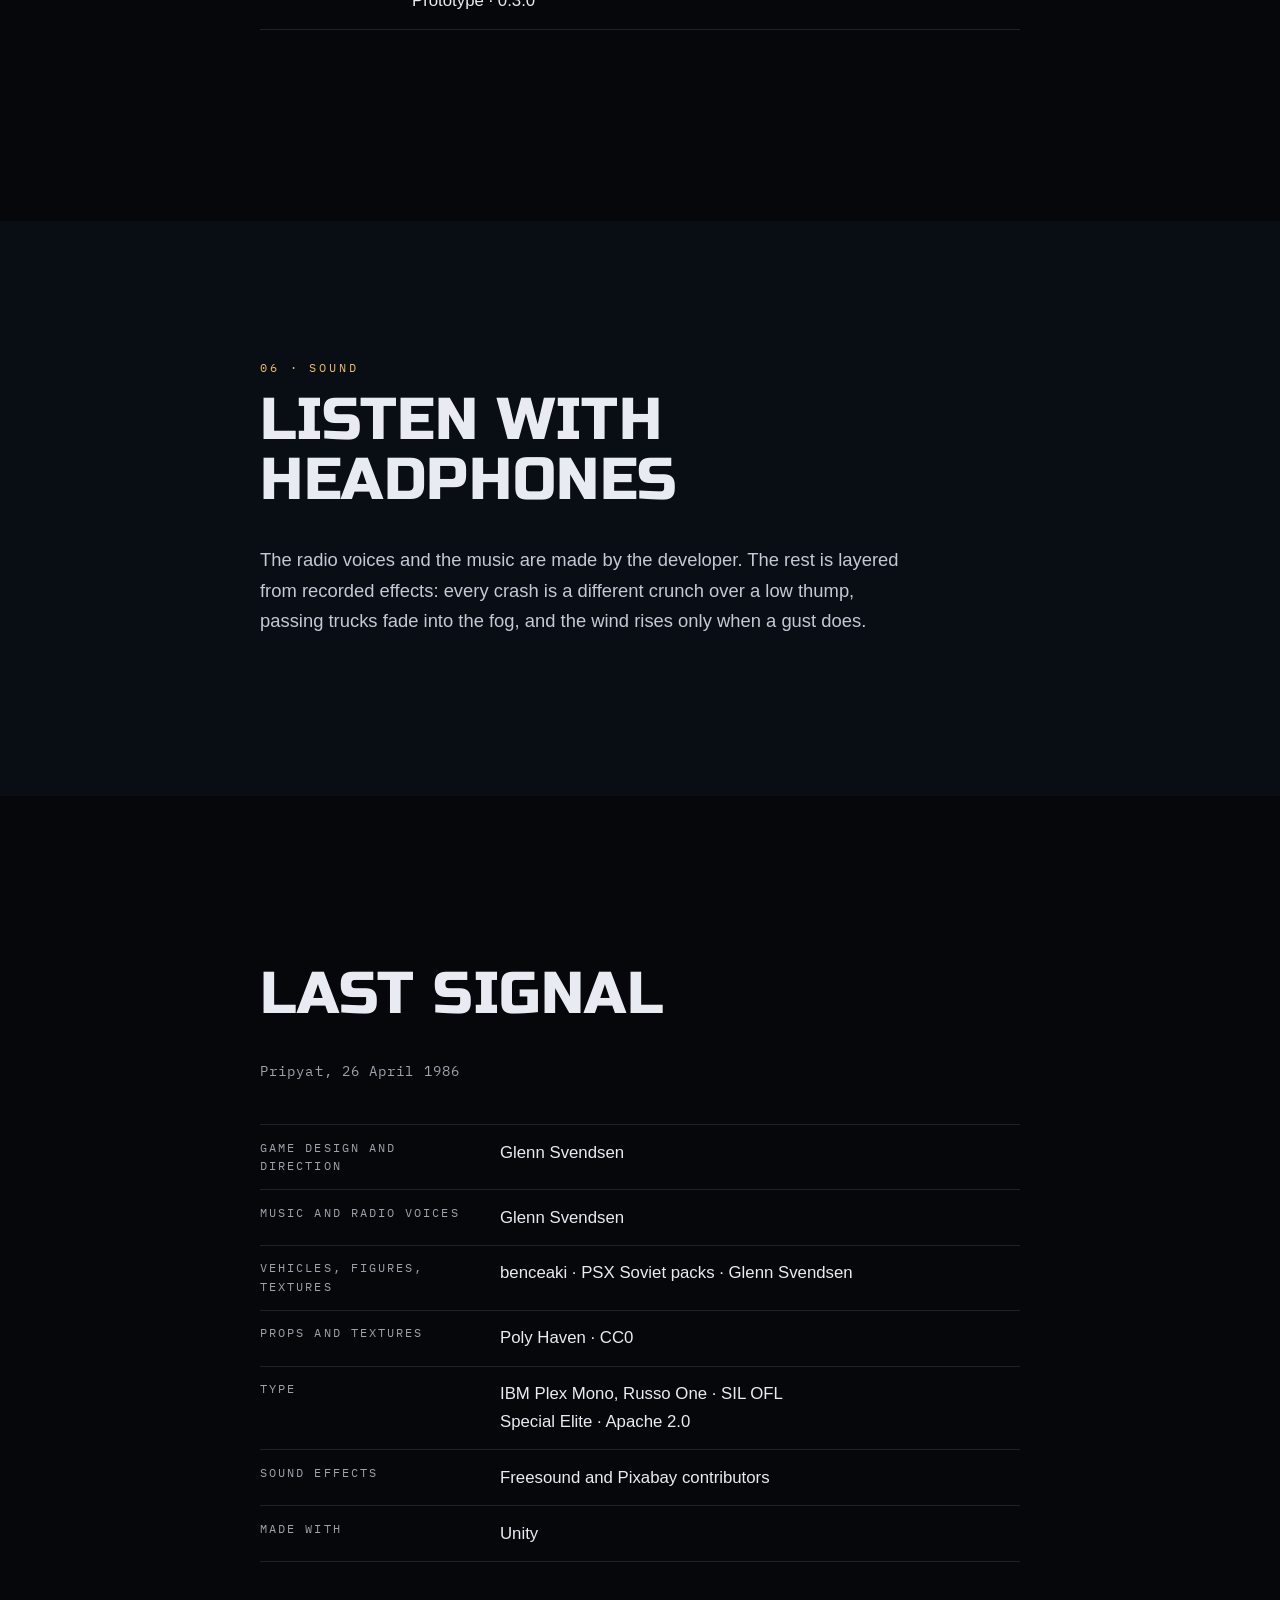
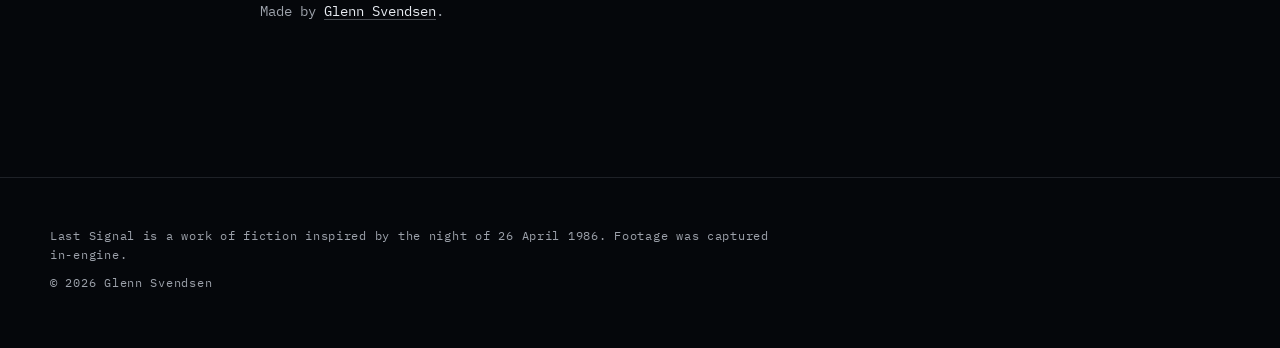
==== commit 0df1fcf0: "Fresh 0.3.0 stills, a garage chapter with the five cars, dawn in chapter V - Gallery: new stills cap" ====
--- a/index.html
+++ b/index.html
@@ -129,7 +129,7 @@
 <section class="band" id="night" aria-labelledby="night-h">
   <div class="wrap">
     <p class="label reveal">03 · The night</p>
-    <h2 id="night-h" class="reveal">Five things you will remember</h2>
+    <h2 id="night-h" class="reveal">Six things you will remember</h2>
 
     <article class="chapter reveal">
       <div class="chapter-media">
@@ -157,7 +157,7 @@
       <div class="chapter-copy">
         <p class="num">II</p>
         <h3>The signal</h3>
-        <p>A voice on the radio sends you from flare to flare. Pick up what people left on the road, refuel at a forecourt, patch the car up at a garage. Every task is spoken in Russian and subtitled in English.</p>
+        <p>A voice on the radio sends you from flare to flare. Pick up what people left on the road, refuel at a forecourt, patch the car up at a roadside garage. Every task is spoken in Russian and subtitled in English.</p>
       </div>
     </article>
 
@@ -201,10 +201,52 @@
       </div>
       <div class="chapter-copy">
         <p class="num">V</p>
-        <h3>One more night</h3>
-        <p>The run never ends, only you do. A log keeps your furthest night, your recent runs and your rank, from Recruit up to Last Signal.</p>
-      </div>
-    </article>
+        <h3>Until dawn</h3>
+        <p>The clock starts a little after one. Hold on until six and the sky greys, the dark that hid you lifts, and the run ends as a win. A log keeps your furthest night, your recent runs and your rank, from Recruit up to Last Signal.</p>
+      </div>
+    </article>
+
+    <article class="chapter chapter--flip reveal" id="garage">
+      <div class="chapter-media">
+        <picture>
+          <source srcset="media/garage.webp" type="image/webp">
+          <img src="media/garage.jpg" width="1280" height="720" loading="lazy" alt="The garage page of the title menu: a car turning on the left, its name in English and Russian, what it does, and five upgrade lines priced in roubles.">
+        </picture>
+      </div>
+      <div class="chapter-copy">
+        <p class="num">VI</p>
+        <h3>The garage</h3>
+        <p>Every run pays out in roubles. Spend them in the garage on another car, or on armour, a bigger tank, better tyres, a stronger engine and a ram plate. The stronger cars stay locked until you have driven far enough to deserve them.</p>
+      </div>
+    </article>
+
+    <ul class="cars reveal" aria-label="The five cars">
+      <li class="car">
+        <picture><source srcset="media/car-1.webp" type="image/webp"><img src="media/car-1.jpg" width="1280" height="720" loading="lazy" alt="The Zhiguli, the family sedan the night starts in, parked on a snowy street in grey dawn light."></picture>
+        <p class="car-name">ZHIGULI <span lang="ru">ЖИГУЛИ</span></p>
+        <p class="car-note">The family sedan. Balanced, forgiving.</p>
+      </li>
+      <li class="car">
+        <picture><source srcset="media/car-2.webp" type="image/webp"><img src="media/car-2.jpg" width="1280" height="720" loading="lazy" alt="The Zaporozhets, a tiny rounded two-door, parked on a snowy street in grey dawn light."></picture>
+        <p class="car-name">ZAPOROZHETS <span lang="ru">ЗАПОРОЖЕЦ</span></p>
+        <p class="car-note">Tiny and nimble. Folds like paper.</p>
+      </li>
+      <li class="car">
+        <picture><source srcset="media/car-3.webp" type="image/webp"><img src="media/car-3.jpg" width="1280" height="720" loading="lazy" alt="The Niva, a small green 4x4, parked on a snowy street in grey dawn light."></picture>
+        <p class="car-name">NIVA <span lang="ru">НИВА</span></p>
+        <p class="car-note">Small 4x4. Grips, shrugs off knocks.</p>
+      </li>
+      <li class="car">
+        <picture><source srcset="media/car-4.webp" type="image/webp"><img src="media/car-4.jpg" width="1280" height="720" loading="lazy" alt="The katafalk, a dark hearse van with lettering on its side, parked on a snowy street in grey dawn light."></picture>
+        <p class="car-name">KATAFALK <span lang="ru">КАТАФАЛК</span></p>
+        <p class="car-note">The hearse. Goes far on a tank.</p>
+      </li>
+      <li class="car">
+        <picture><source srcset="media/car-5.webp" type="image/webp"><img src="media/car-5.jpg" width="1280" height="720" loading="lazy" alt="The ZIL truck, a blue flatbed with a long bonnet, parked on a snowy street in grey dawn light."></picture>
+        <p class="car-name">ZIL TRUCK <span lang="ru">ЗИЛ</span></p>
+        <p class="car-note">Rams roadblocks. Turns like a barn.</p>
+      </li>
+    </ul>
   </div>
 </section>
 
@@ -215,14 +257,14 @@
     <h2 id="gallery-h" class="reveal">From the road</h2>
 
     <ul class="grid" data-gallery>
-      <li><a href="media/still-01.jpg" data-caption="26 April 1986, 01:23:45"><picture><source srcset="media/still-01.webp" type="image/webp"><img src="media/still-01.jpg" width="1280" height="720" loading="lazy" alt="The Last Signal title screen: the title over a painting of a red car on a snowy road facing the power plant, dated 26.04.1986."></picture></a></li>
-      <li><a href="media/still-02.jpg" data-caption="One road out"><picture><source srcset="media/still-02.webp" type="image/webp"><img src="media/still-02.jpg" width="1280" height="720" loading="lazy" alt="Eye-level view past the red car down a dark road toward sodium lamps and the plant's red beacons, snow falling."></picture></a></li>
-      <li><a href="media/still-03.jpg" data-caption="The chase"><picture><source srcset="media/still-03.webp" type="image/webp"><img src="media/still-03.jpg" width="1280" height="720" loading="lazy" alt="The car seen from the front at speed, a truck beside it and blue police lights in the fog behind."></picture></a></li>
-      <li><a href="media/still-05.jpg" data-caption="Through the snowbank"><picture><source srcset="media/still-05.webp" type="image/webp"><img src="media/still-05.jpg" width="1280" height="720" loading="lazy" alt="The red car seen side-on, half hidden in a burst of snow thrown up from a roadside bank, lamps glowing behind."></picture></a></li>
-      <li><a href="media/still-07.jpg" data-caption="The plant"><picture><source srcset="media/still-07.webp" type="image/webp"><img src="media/still-07.jpg" width="1280" height="720" loading="lazy" alt="A sodium street lamp lights a snowbank; beyond it the reactor buildings stand dark, their red beacons lit."></picture></a></li>
-      <li><a href="media/still-08.jpg" data-caption="Toward the reactor"><picture><source srcset="media/still-08.webp" type="image/webp"><img src="media/still-08.jpg" width="1280" height="720" loading="lazy" alt="The dark mass of the power plant and its red beacons seen from the road at night."></picture></a></li>
-      <li><a href="media/still-09.jpg" data-caption="The zone"><picture><source srcset="media/still-09.webp" type="image/webp"><img src="media/still-09.jpg" width="1280" height="720" loading="lazy" alt="Inside the radiation zone: the car stands colourless and grainy in the snow, lamps far behind it."></picture></a></li>
-      <li><a href="media/still-10.jpg" data-caption="The cold"><picture><source srcset="media/still-10.webp" type="image/webp"><img src="media/still-10.jpg" width="1280" height="720" loading="lazy" alt="The red car idles side-on in falling snow, headlights on, a dark apartment block behind."></picture></a></li>
+      <li><a href="media/still-01.jpg" data-caption="The chase"><picture><source srcset="media/still-01.webp" type="image/webp"><img src="media/still-01.jpg" width="1280" height="720" loading="lazy" alt="The car seen from the front at night with its headlights on, a van beside it, and a police car behind ploughing into a snowbank under flashing blue lights."></picture></a></li>
+      <li><a href="media/still-02.jpg" data-caption="Through the snowbank"><picture><source srcset="media/still-02.webp" type="image/webp"><img src="media/still-02.jpg" width="1280" height="720" loading="lazy" alt="The red car buries its nose in a roadside snowbank, lost in a cloud of powder lit by its own headlights, lumps of snow flying."></picture></a></li>
+      <li><a href="media/still-04.jpg" data-caption="Handbrake"><picture><source srcset="media/still-04.webp" type="image/webp"><img src="media/still-04.jpg" width="1280" height="720" loading="lazy" alt="Seen from behind, the red car slides sideways across a snowy crossroads, a plume of snow spraying from its wheels."></picture></a></li>
+      <li><a href="media/still-05.jpg" data-caption="Contact"><picture><source srcset="media/still-05.webp" type="image/webp"><img src="media/still-05.jpg" width="1280" height="720" loading="lazy" alt="A police car has rammed the front of the red car on a snowy road; grey smoke rises from the damaged car toward the glow of the plant."></picture></a></li>
+      <li><a href="media/still-06.jpg" data-caption="The plant"><picture><source srcset="media/still-06.webp" type="image/webp"><img src="media/still-06.jpg" width="1280" height="720" loading="lazy" alt="The red car from behind on a snowy road; ahead, a Ferris wheel and the power plant stand against a red glow, a column of smoke above."></picture></a></li>
+      <li><a href="media/still-07.jpg" data-caption="One road out"><picture><source srcset="media/still-07.webp" type="image/webp"><img src="media/still-07.jpg" width="1280" height="720" loading="lazy" alt="Low behind the red car, its tail lights on, driving down a dark snowy road toward a line of sodium lamps."></picture></a></li>
+      <li><a href="media/still-08.jpg" data-caption="06:00"><picture><source srcset="media/still-08.webp" type="image/webp"><img src="media/still-08.jpg" width="1280" height="720" loading="lazy" alt="Grey dawn light over a snowy street: the red car drives toward a roadblock past a parked yellow bus."></picture></a></li>
+      <li><a href="media/still-09.jpg" data-caption="First light"><picture><source srcset="media/still-09.webp" type="image/webp"><img src="media/still-09.jpg" width="1280" height="720" loading="lazy" alt="First light: a yellow bus marked Pripyat stands in the snow as the car passes, police lights glowing in the haze behind."></picture></a></li>
     </ul>
   </div>
 </section>
--- a/style.css
+++ b/style.css
@@ -200,3 +200,12 @@
 .hero-cta { margin: 1.8rem 0 0; }
 .dl-row { display: flex; flex-wrap: wrap; align-items: center; gap: 1.2rem; margin: 2.2rem 0 2.4rem; }
 .dl-count { letter-spacing: .14em; text-transform: uppercase; }
+
+/* ------------------------------------------------------------ garage cars */
+.cars { list-style: none; margin: clamp(2rem, 5vw, 3.2rem) 0 0; padding: 0; display: grid; gap: .8rem; grid-template-columns: repeat(auto-fill, minmax(min(100%, 150px), 1fr)); }
+@media (min-width: 1000px) { .cars { grid-template-columns: repeat(5, 1fr); } }
+.car picture { display: block; aspect-ratio: 16 / 9; overflow: hidden; border: 1px solid var(--line); background: #000; }
+.car img { width: 100%; height: 100%; object-fit: cover; }
+.car-name { margin: .7rem 0 .15rem; font: .78rem/1.5 var(--mono); letter-spacing: .16em; color: var(--ink); }
+.car-name span { margin-left: .5em; color: var(--dim); letter-spacing: .08em; }
+.car-note { margin: 0; font-size: .9rem; color: var(--body); }
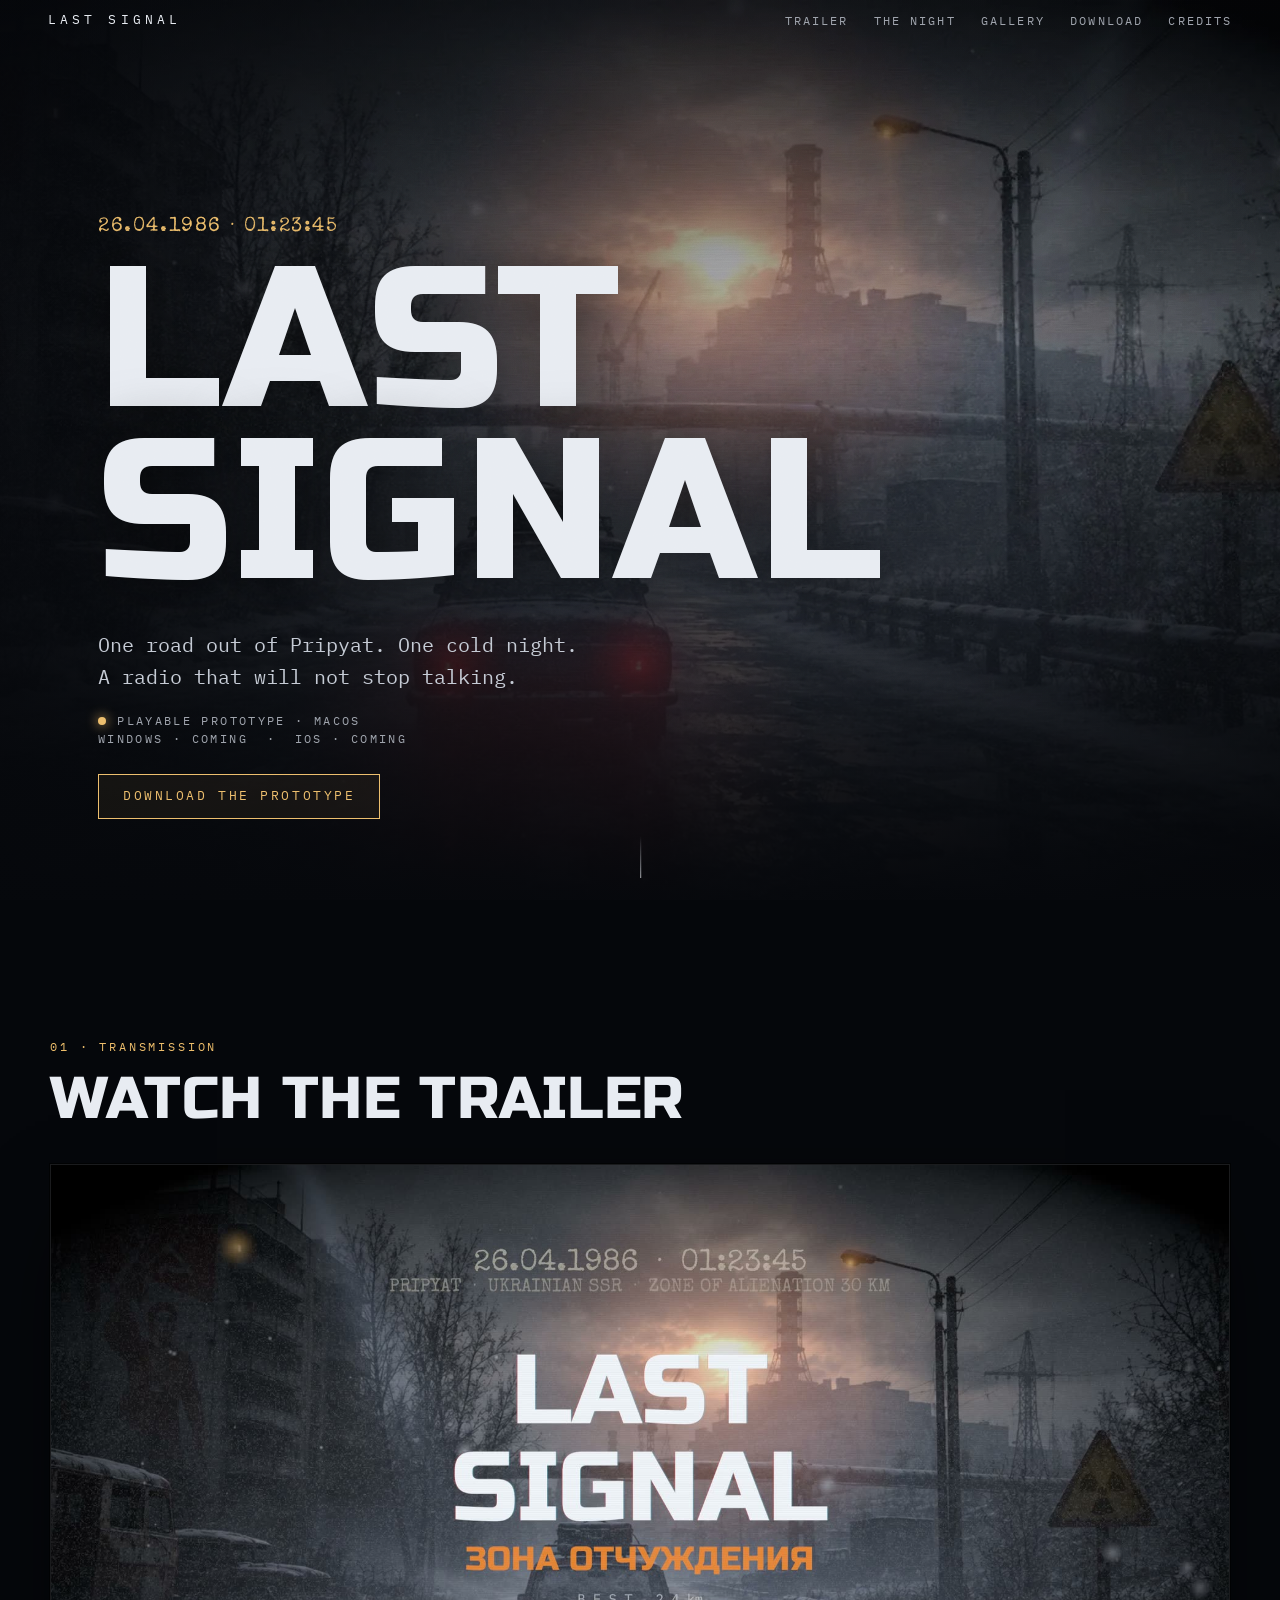
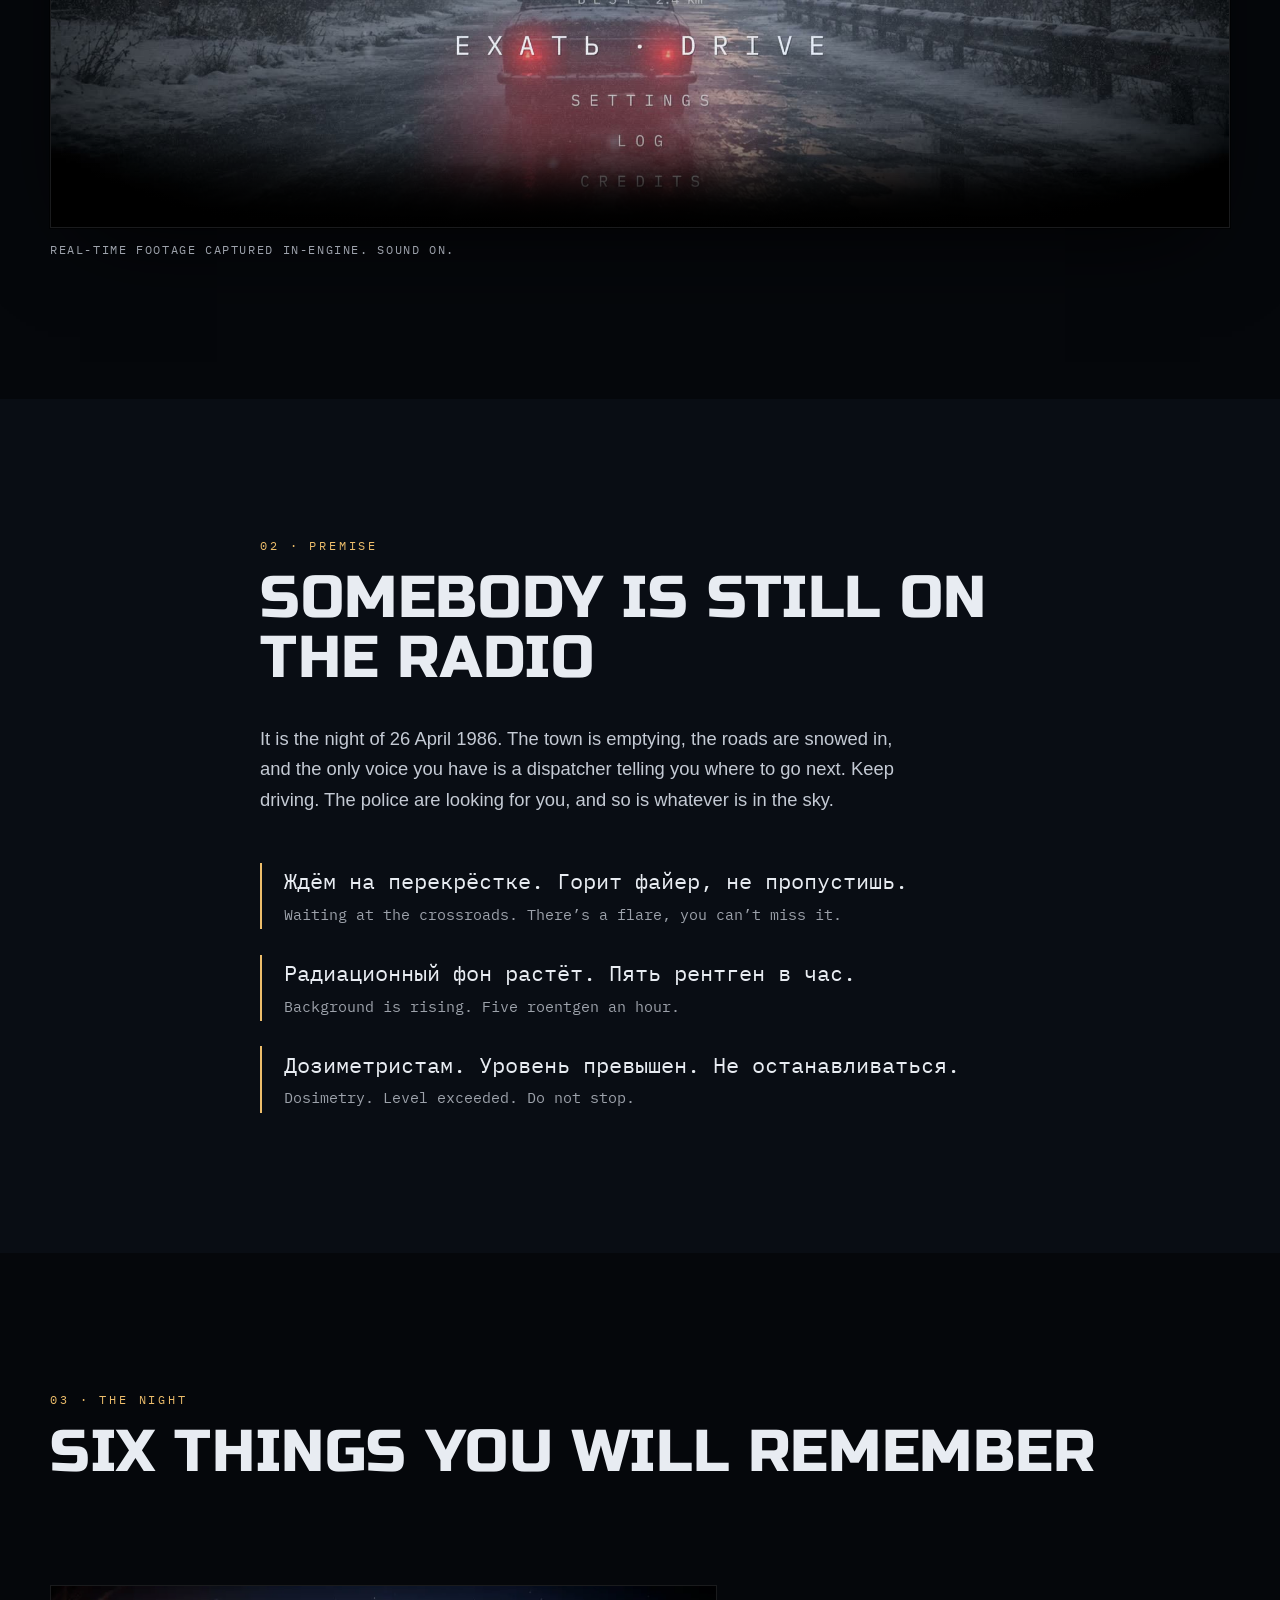
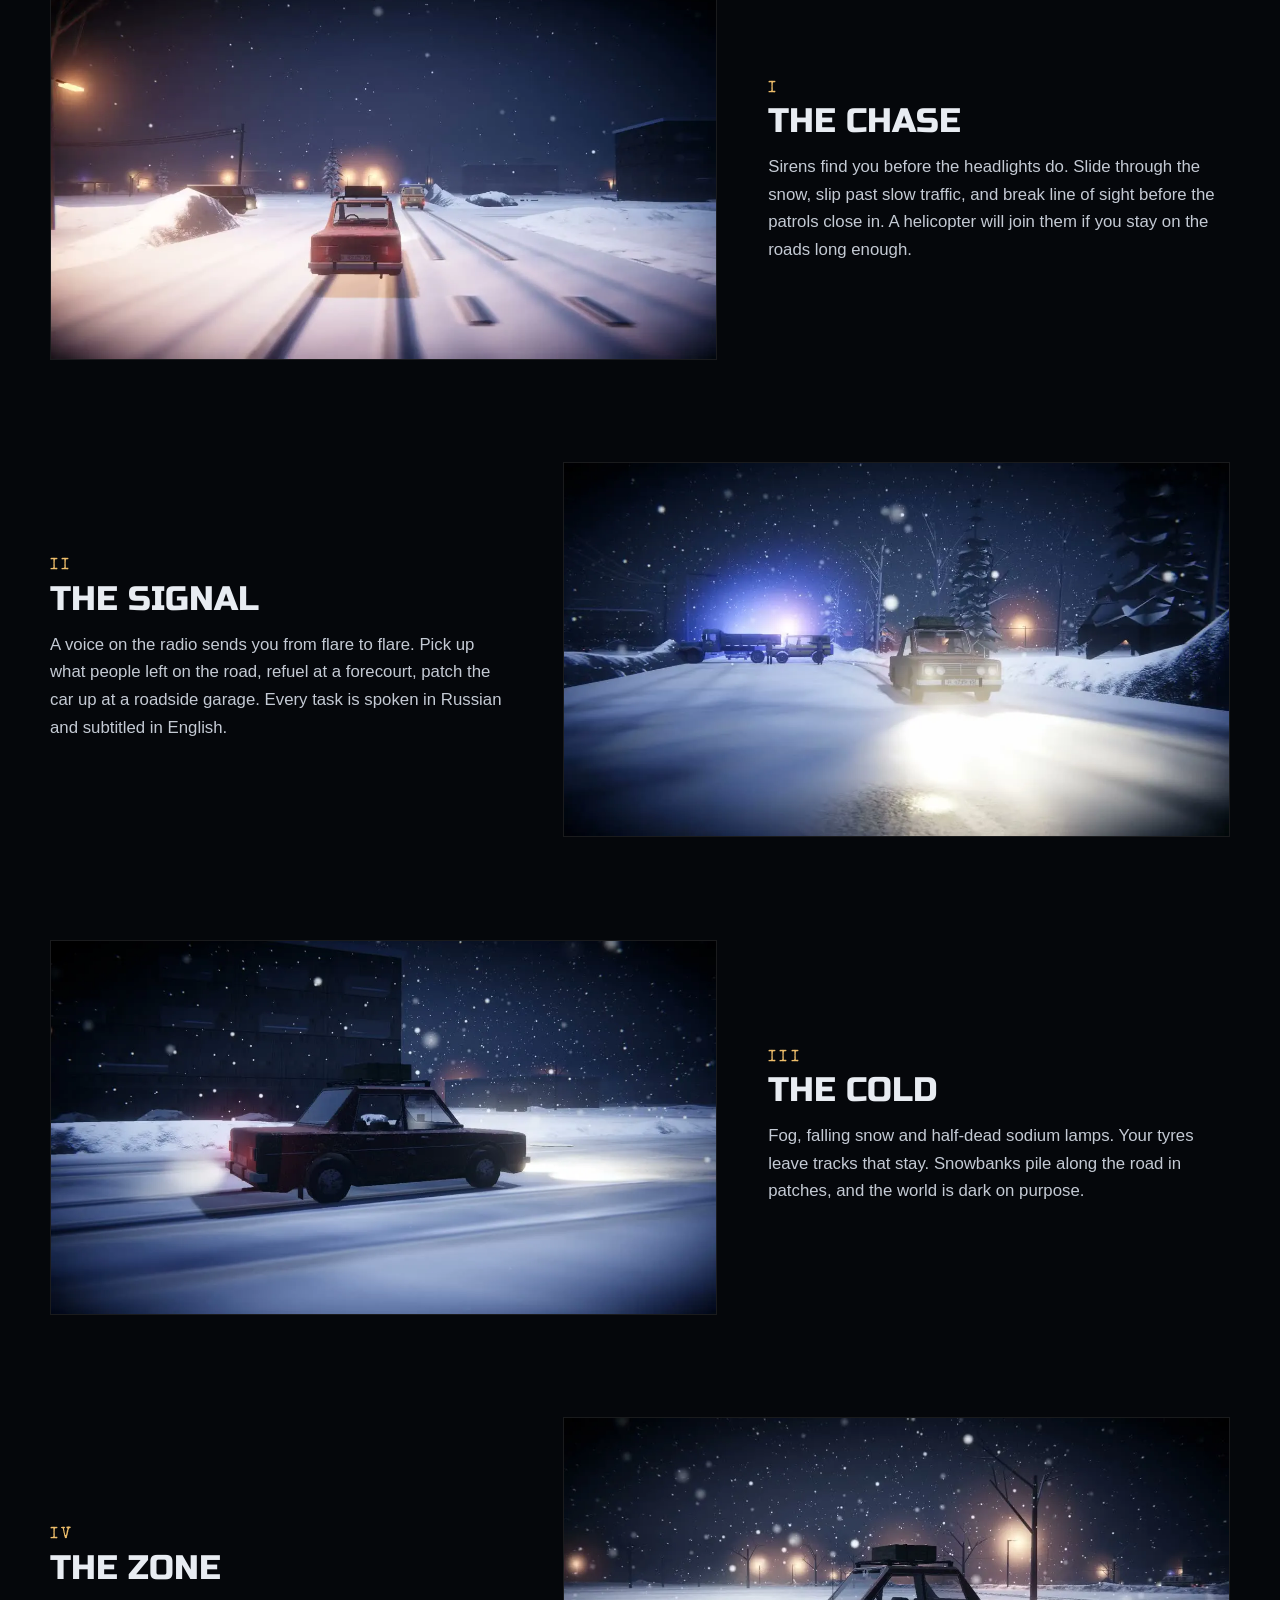
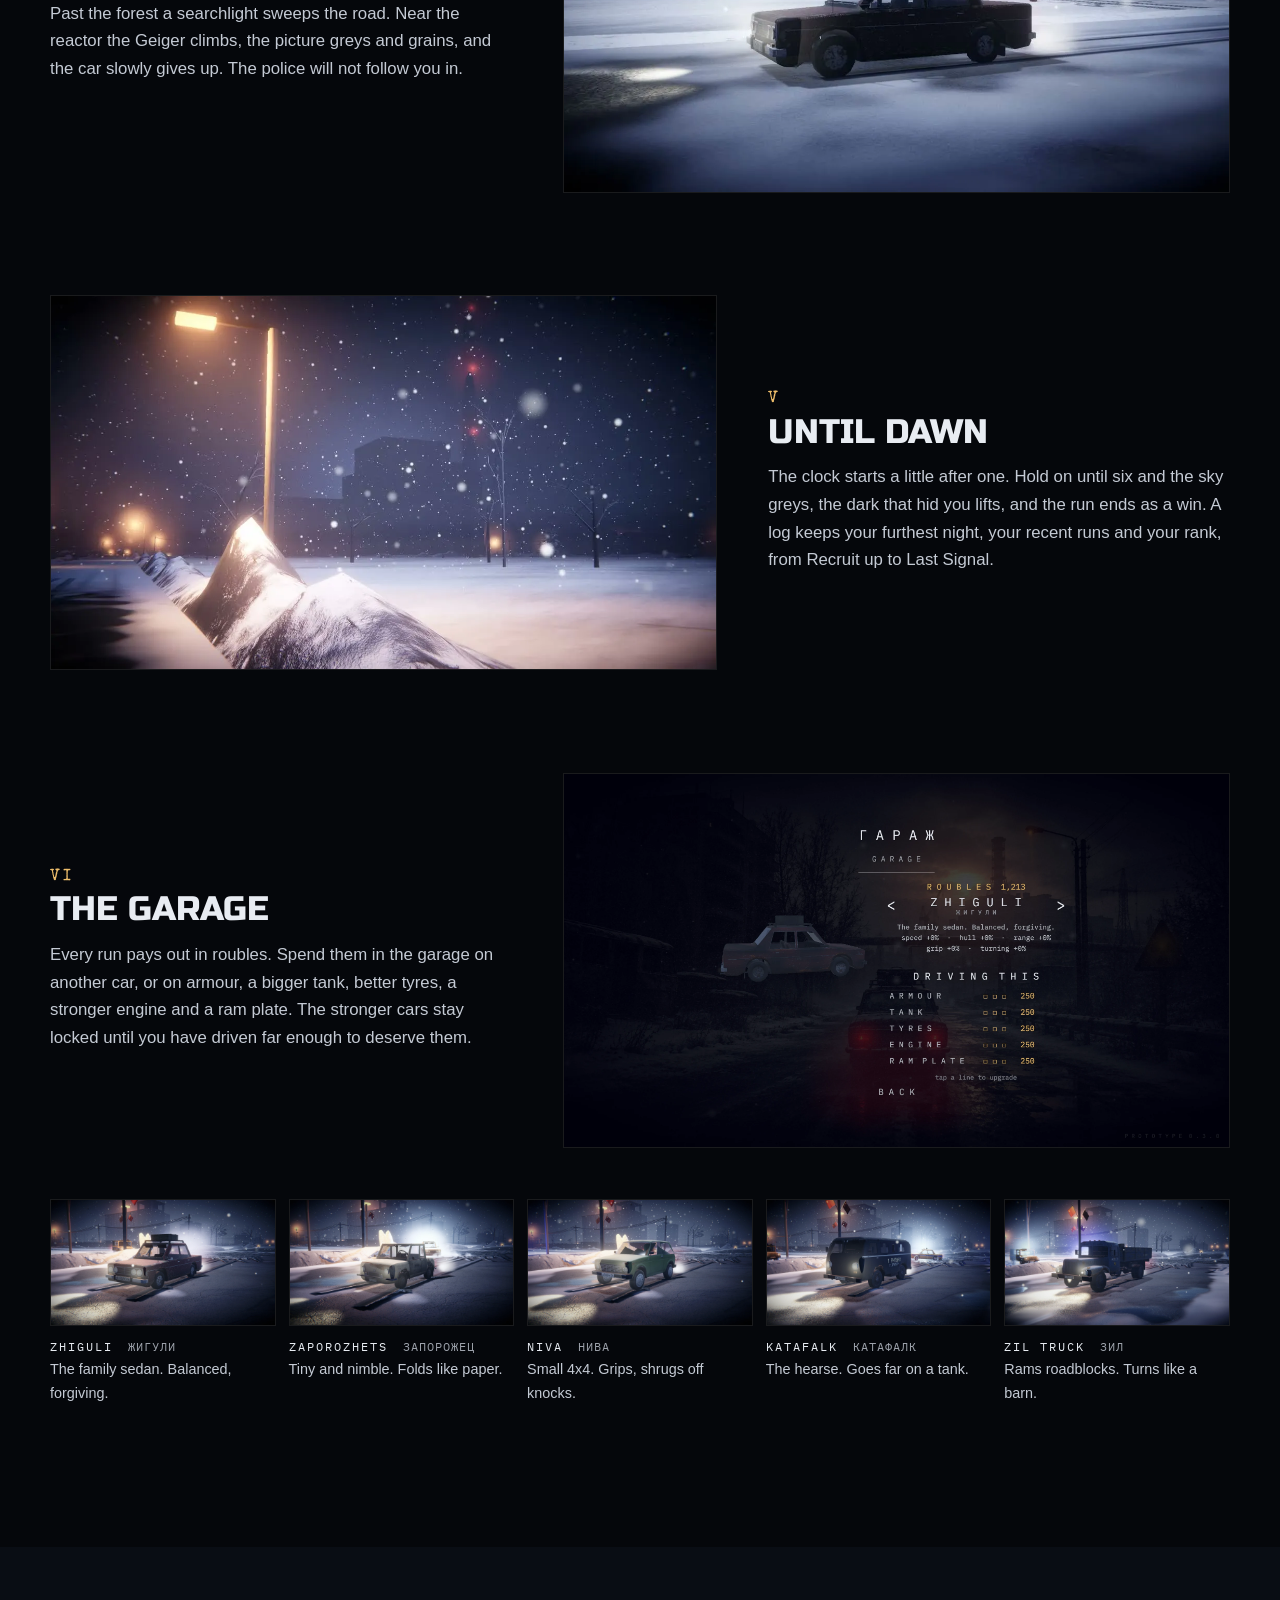
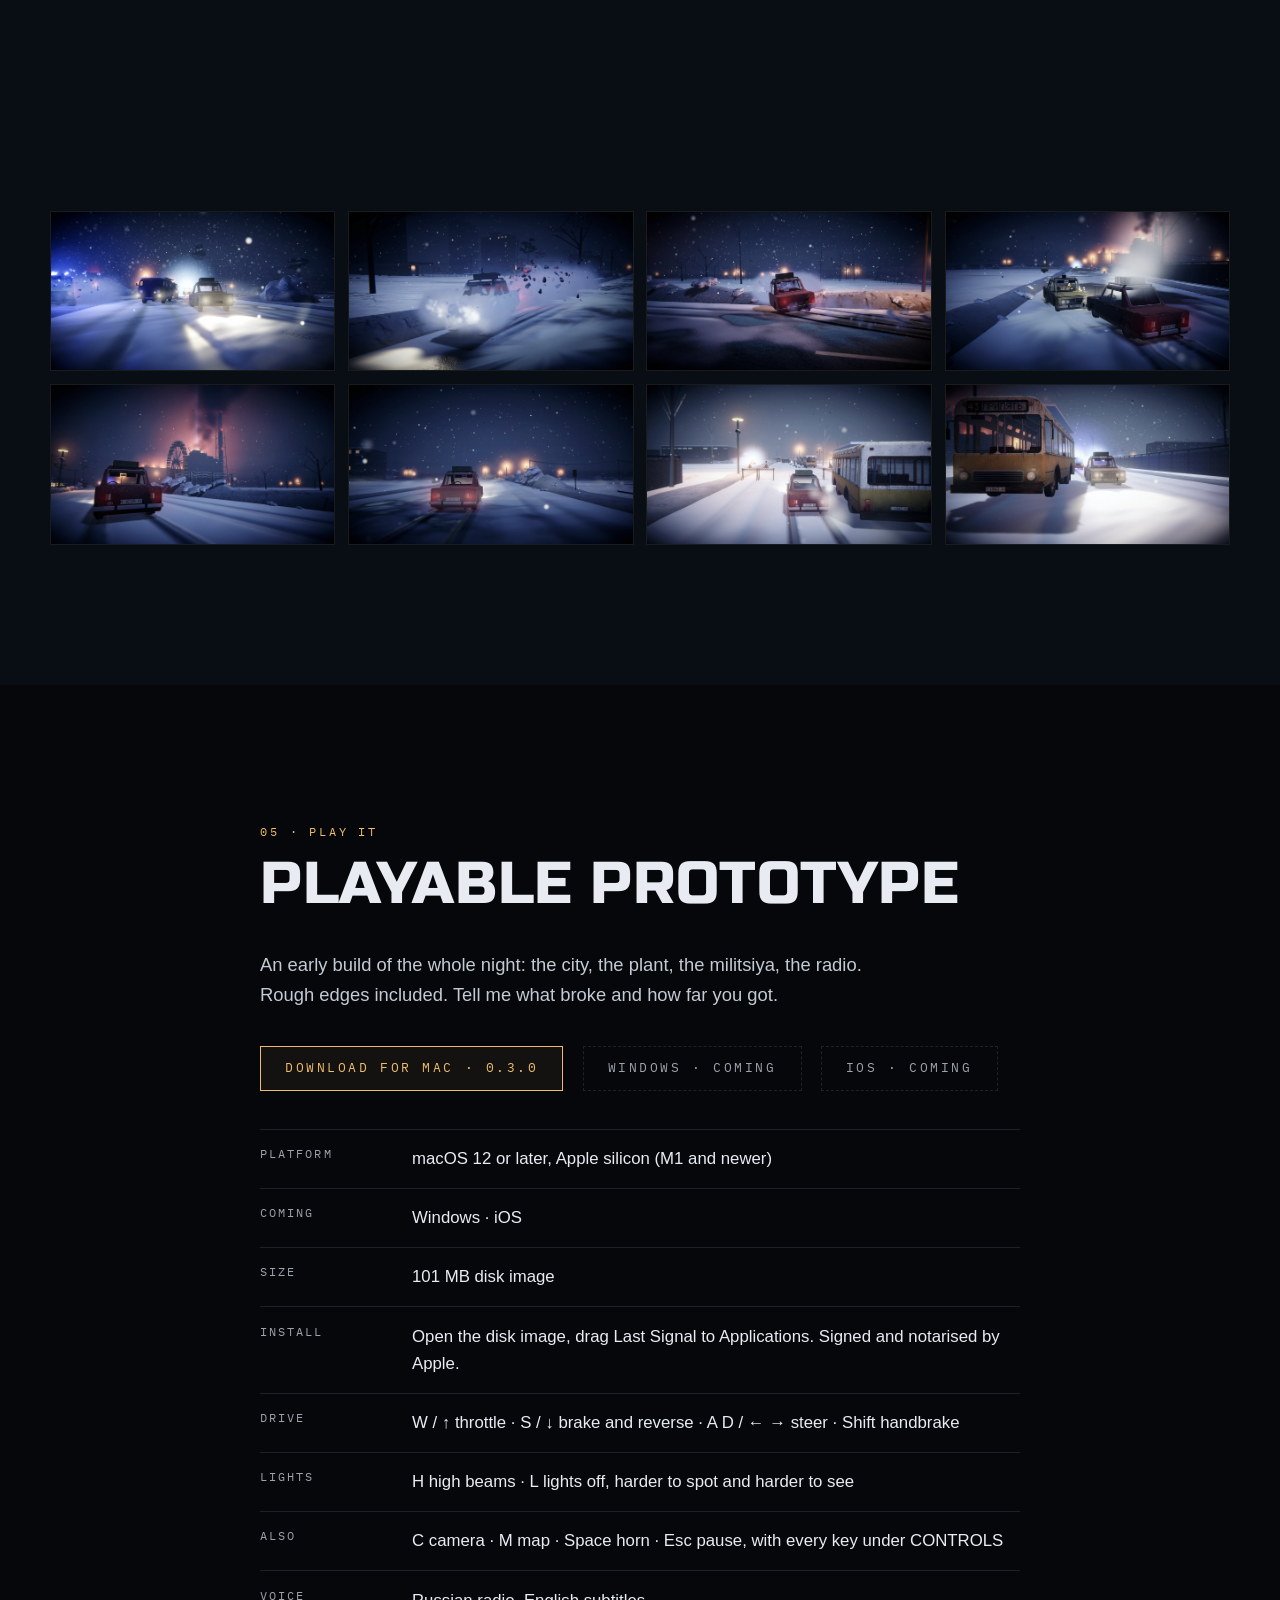
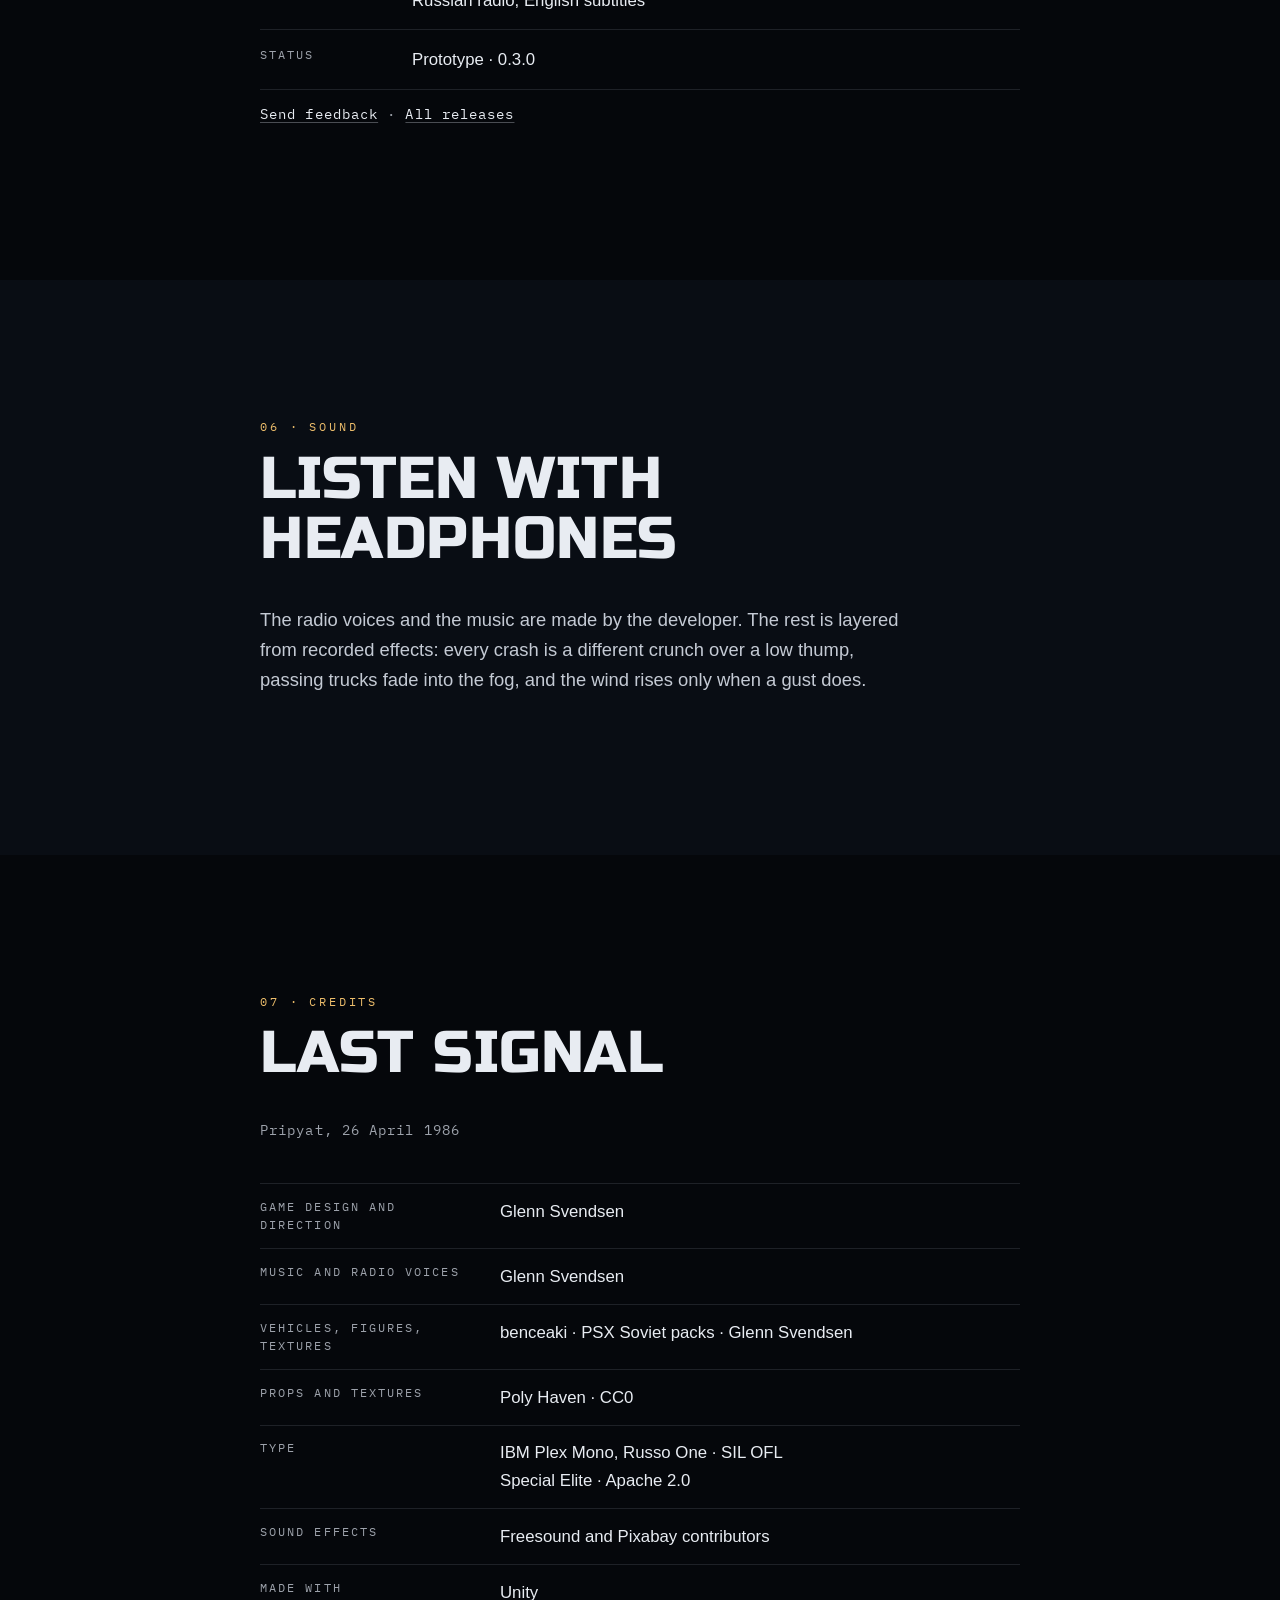
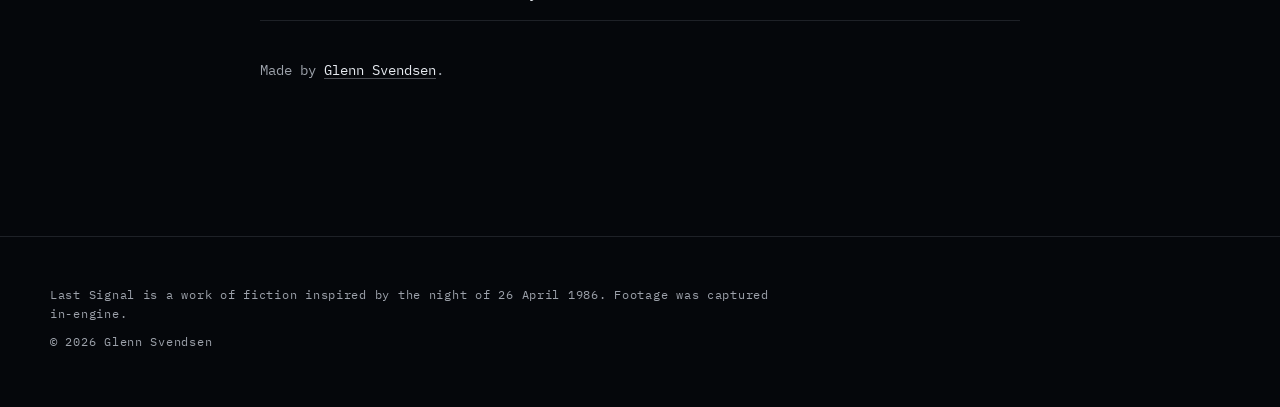
==== commit 3107c0bd: "Windows and iOS: coming Hero status line, dashed 'Coming' markers beside the Mac download, and a Com" ====
--- a/index.html
+++ b/index.html
@@ -76,6 +76,7 @@
     <h1 id="title">LAST<br>SIGNAL</h1>
     <p class="lede">One road out of Pripyat. One cold night.<br>A radio that will not stop talking.</p>
     <p class="status"><span class="dot" aria-hidden="true"></span>Playable prototype · macOS</p>
+    <p class="status status--soon">Windows · Coming &nbsp;·&nbsp; iOS · Coming</p>
     <p class="hero-cta"><a class="btn" href="#play" data-umami-event="ls-cta-play">Download the prototype</a></p>
   </div>
 
@@ -277,10 +278,13 @@
     <p class="body reveal">An early build of the whole night: the city, the plant, the militsiya, the radio. Rough edges included. Tell me what broke and how far you got.</p>
     <p class="reveal dl-row">
       <a class="btn" href="https://github.com/glennsvendsen/last-signal/releases/download/v0.3.0-prototype/LastSignal-Installer.dmg" data-dl data-umami-event="ls-download" data-umami-event-version="0.3.0">Download for Mac · 0.3.0</a>
+      <span class="btn btn--soon" aria-disabled="true">Windows · Coming</span>
+      <span class="btn btn--soon" aria-disabled="true">iOS · Coming</span>
       <span class="muted dl-count" data-dl-count hidden></span>
     </p>
     <dl class="facts reveal">
       <div><dt>Platform</dt><dd>macOS 12 or later, Apple silicon (M1 and newer)</dd></div>
+      <div><dt>Coming</dt><dd>Windows · iOS</dd></div>
       <div><dt>Size</dt><dd>101 MB disk image</dd></div>
       <div><dt>Install</dt><dd>Open the disk image, drag Last Signal to Applications. Signed and notarised by Apple.</dd></div>
       <div><dt>Drive</dt><dd>W / ↑ throttle · S / ↓ brake and reverse · A D / ← → steer · Shift handbrake</dd></div>
--- a/style.css
+++ b/style.css
@@ -198,6 +198,9 @@
 .btn { display: inline-block; padding: .95rem 1.5rem; border: 1px solid var(--amber); color: var(--amber); font: .8rem/1 var(--mono); letter-spacing: .2em; text-transform: uppercase; text-decoration: none; background: rgba(237, 189, 107, .06); transition: background .3s var(--ease), color .3s var(--ease); }
 .btn:hover, .btn:focus-visible { background: var(--amber); color: var(--bg); }
 .hero-cta { margin: 1.8rem 0 0; }
+.btn--soon { border-style: dashed; border-color: var(--line); color: var(--dim); background: none; cursor: default; }
+.btn--soon:hover { background: none; color: var(--dim); }
+.status--soon { color: var(--dim); margin-top: .4rem; }
 .dl-row { display: flex; flex-wrap: wrap; align-items: center; gap: 1.2rem; margin: 2.2rem 0 2.4rem; }
 .dl-count { letter-spacing: .14em; text-transform: uppercase; }
 
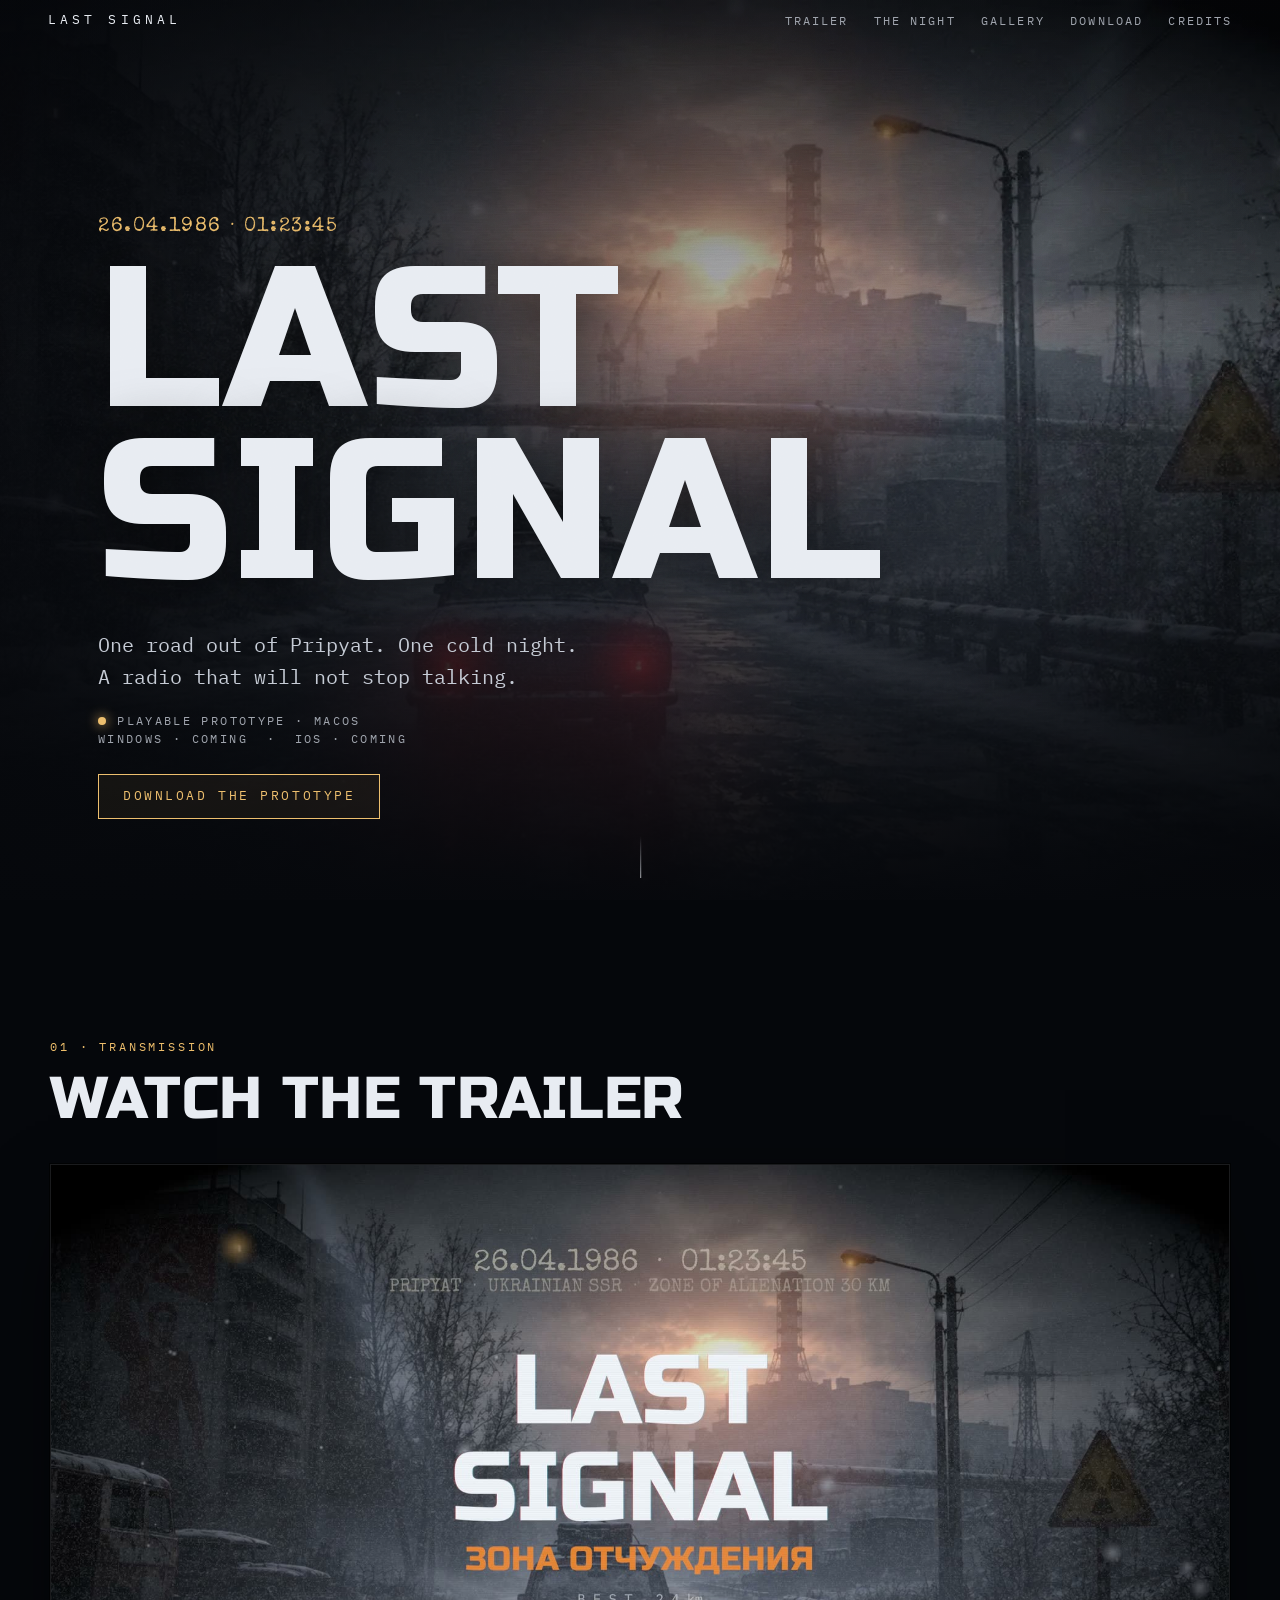
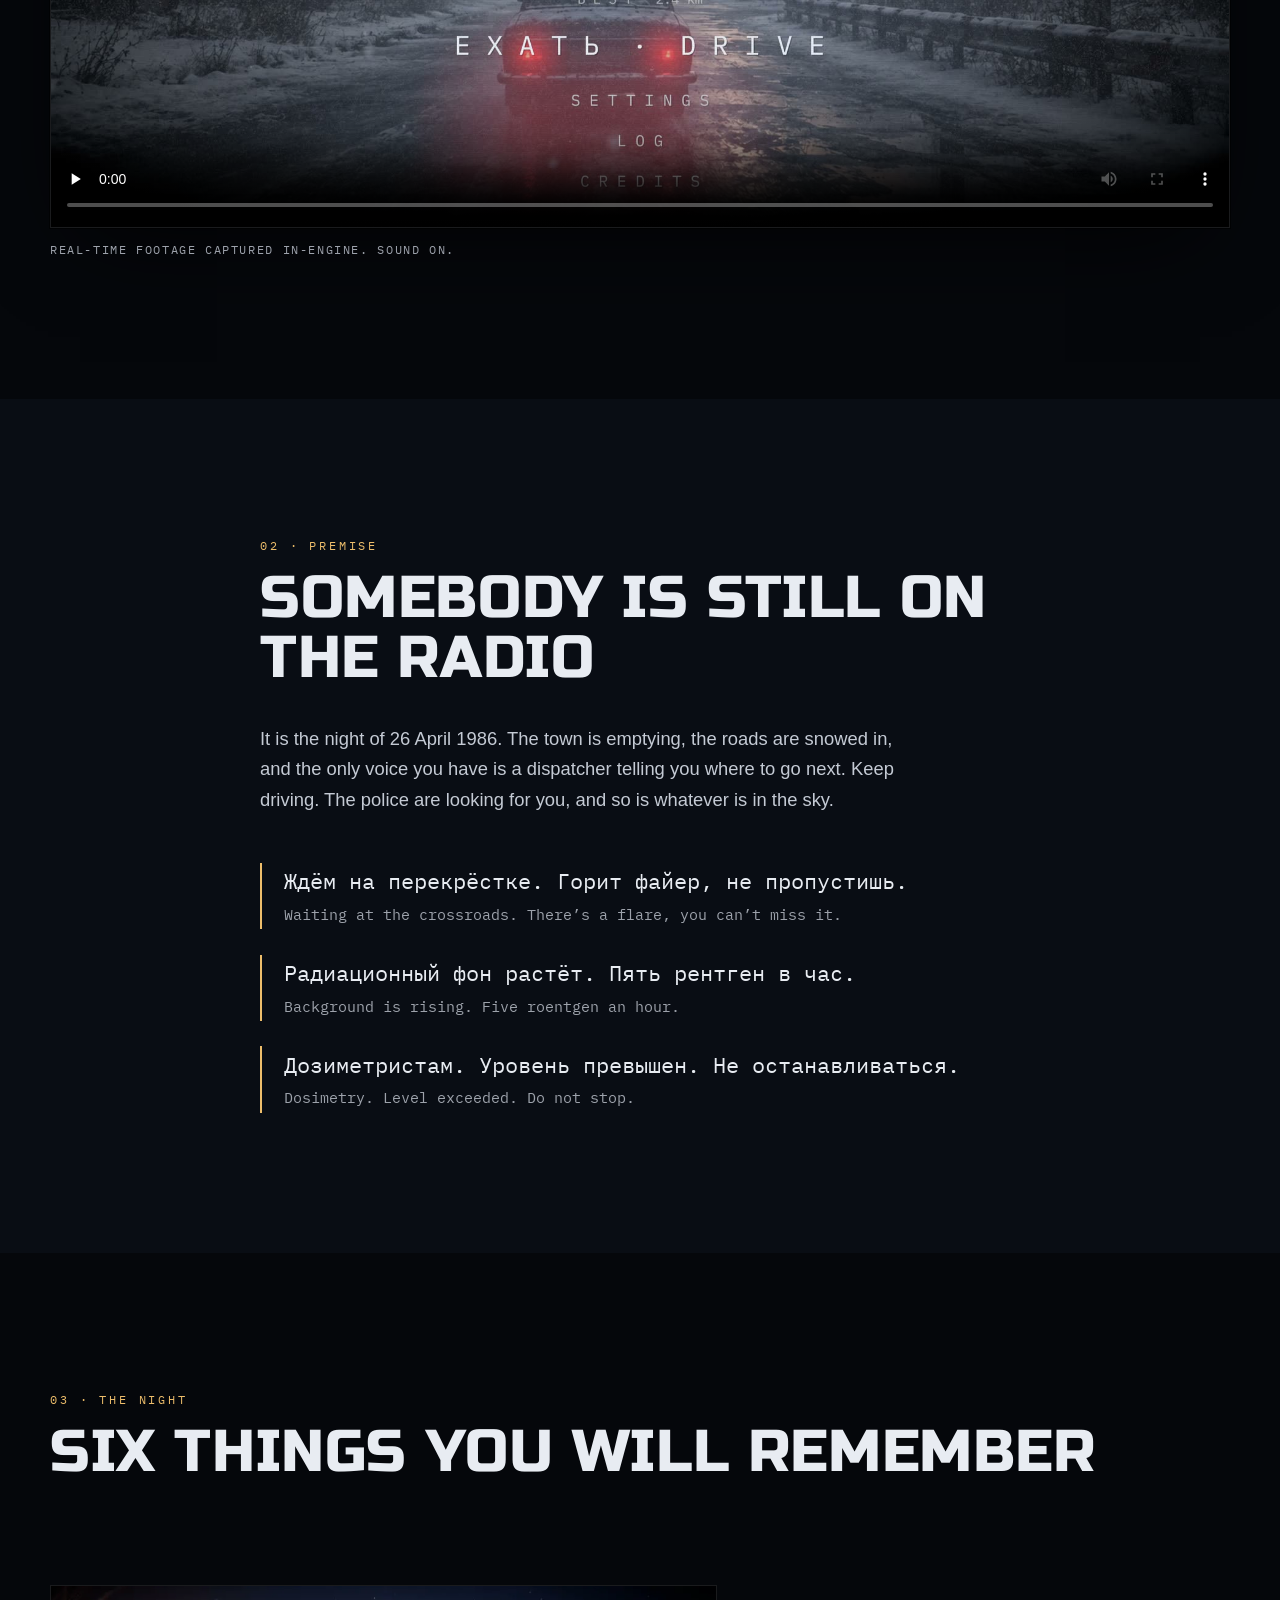
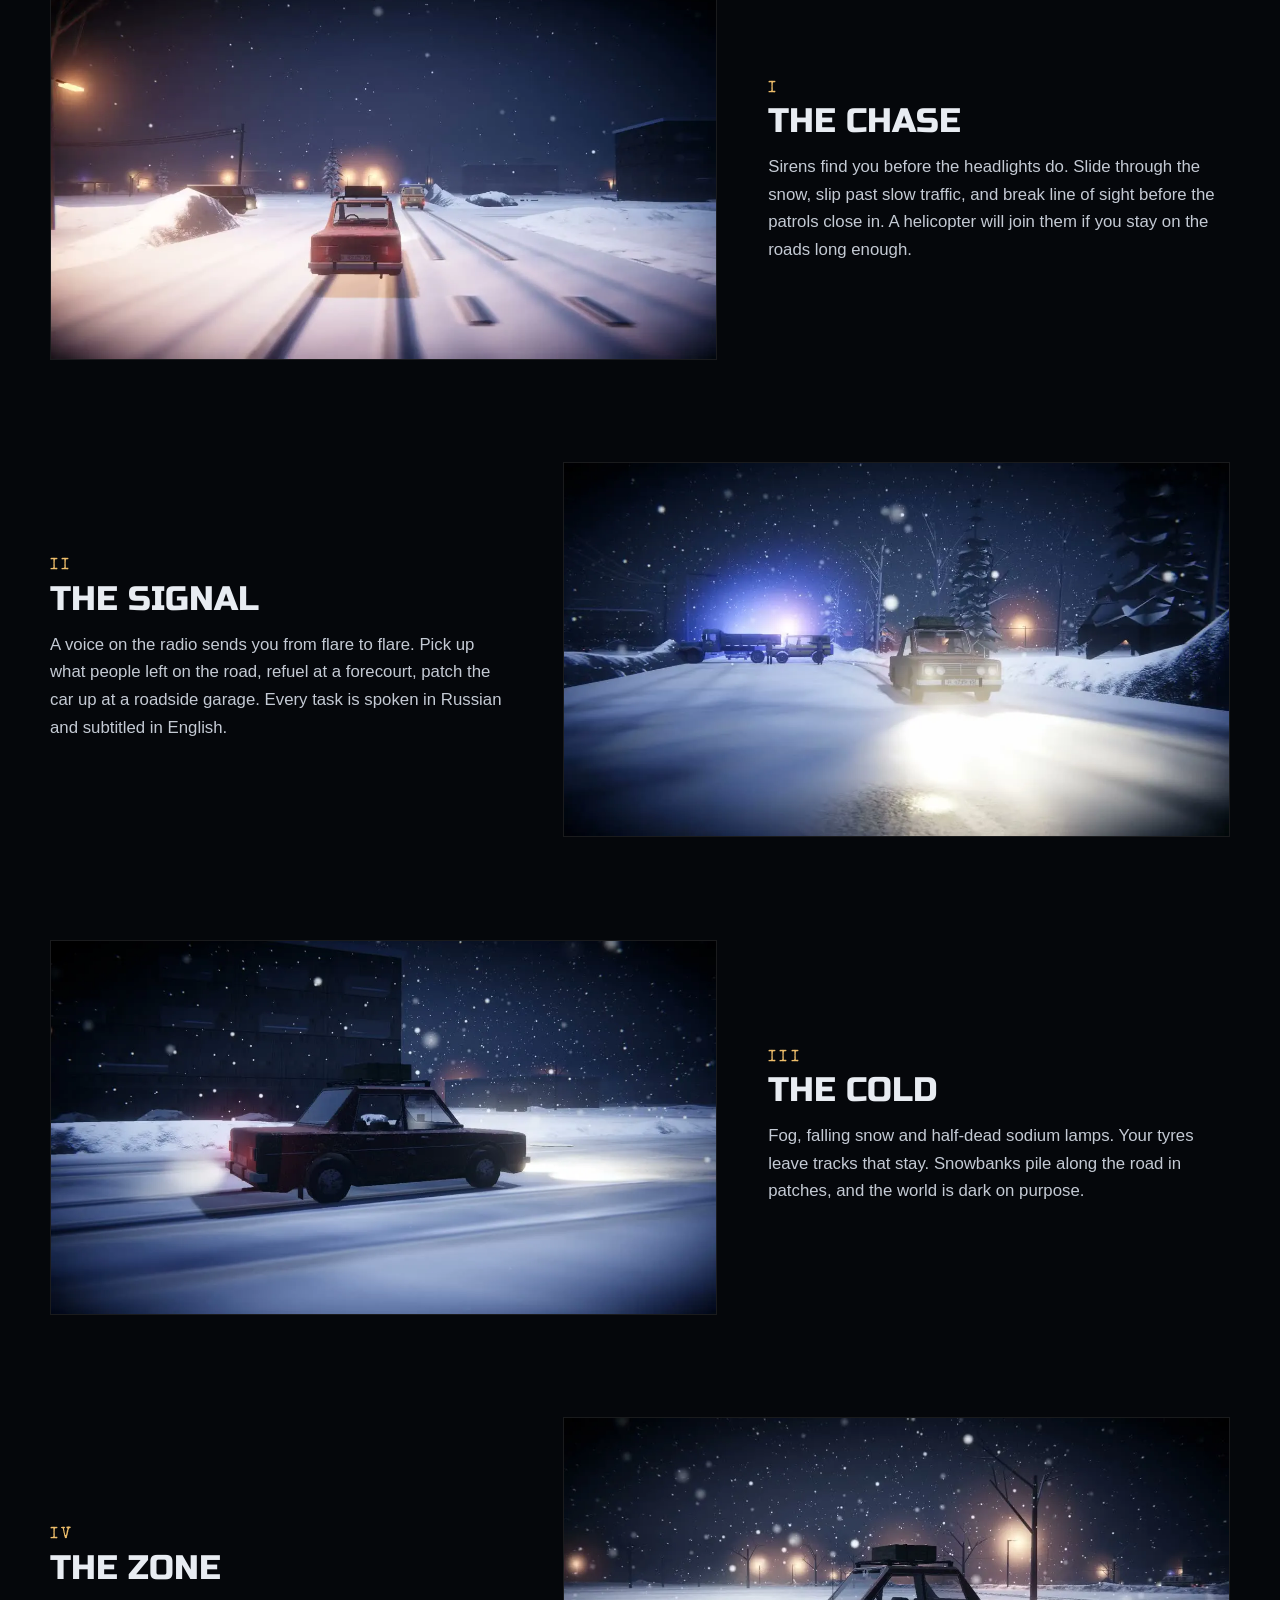
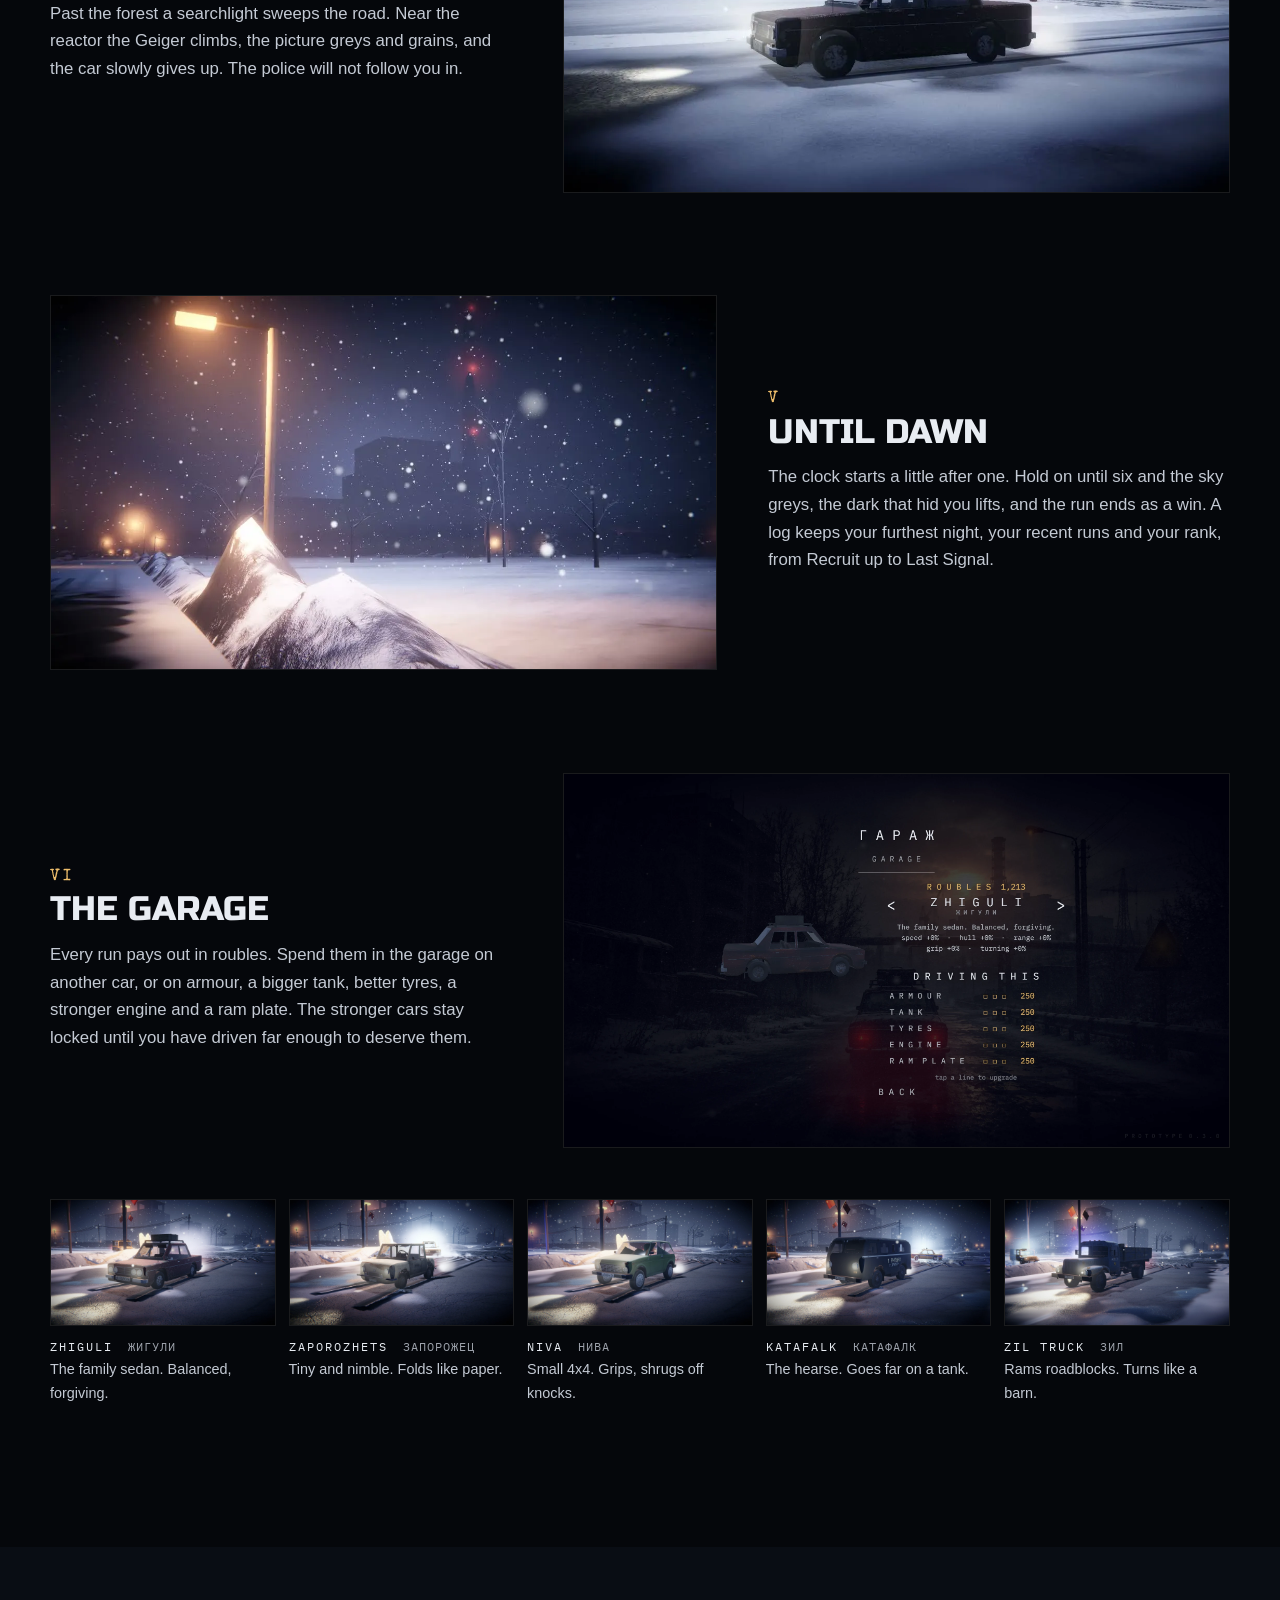
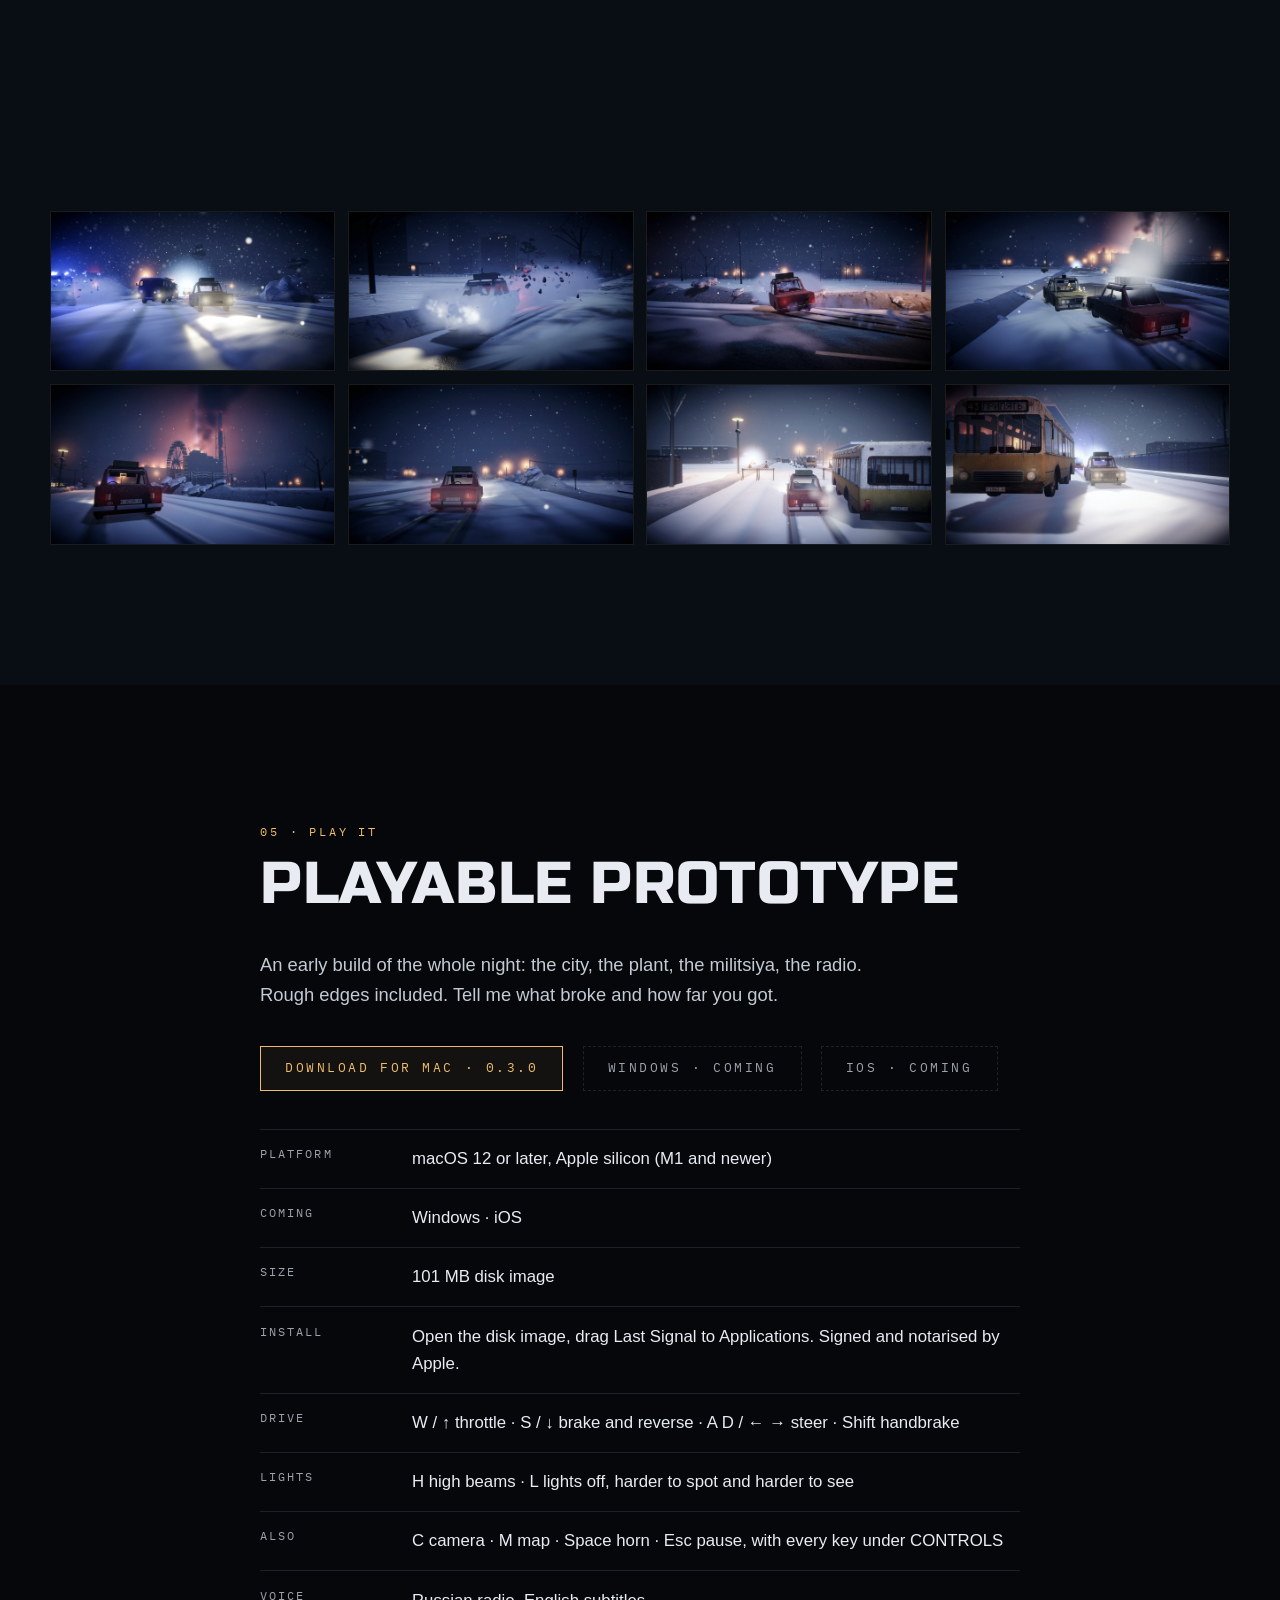
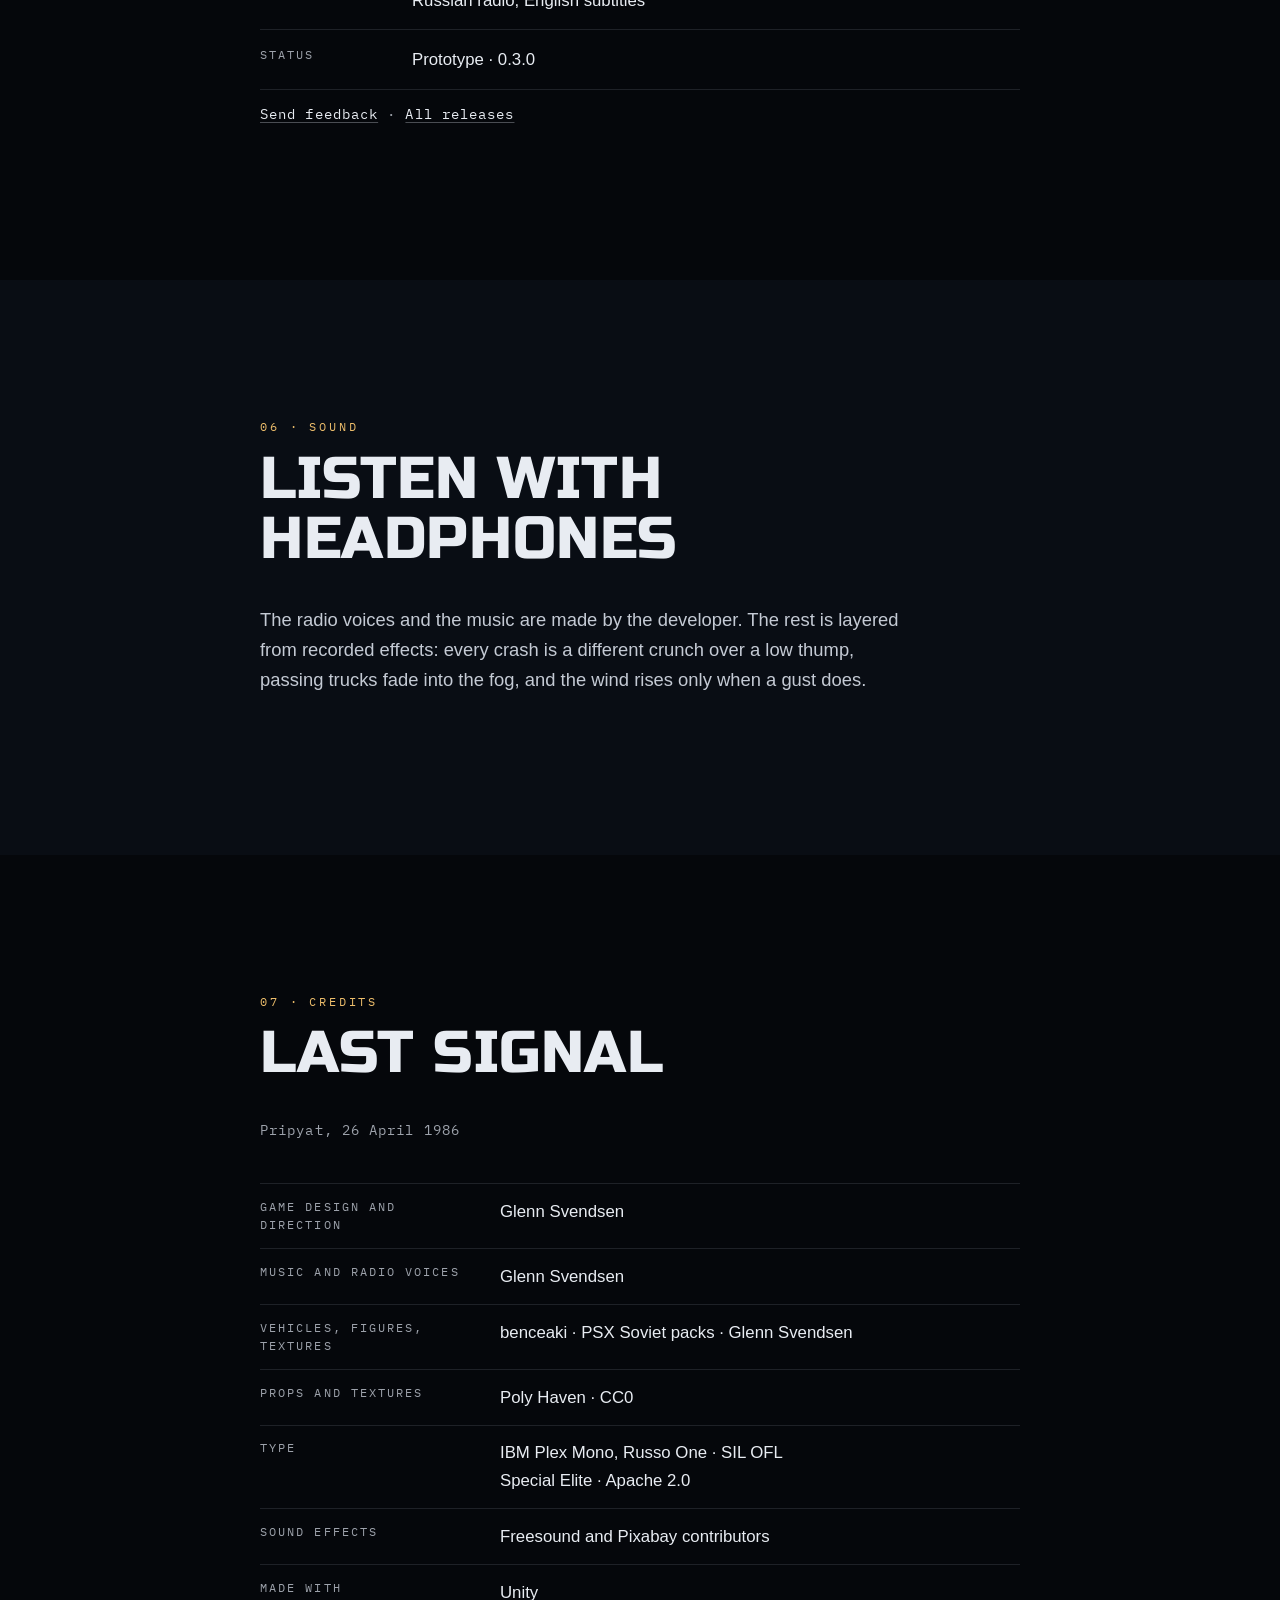
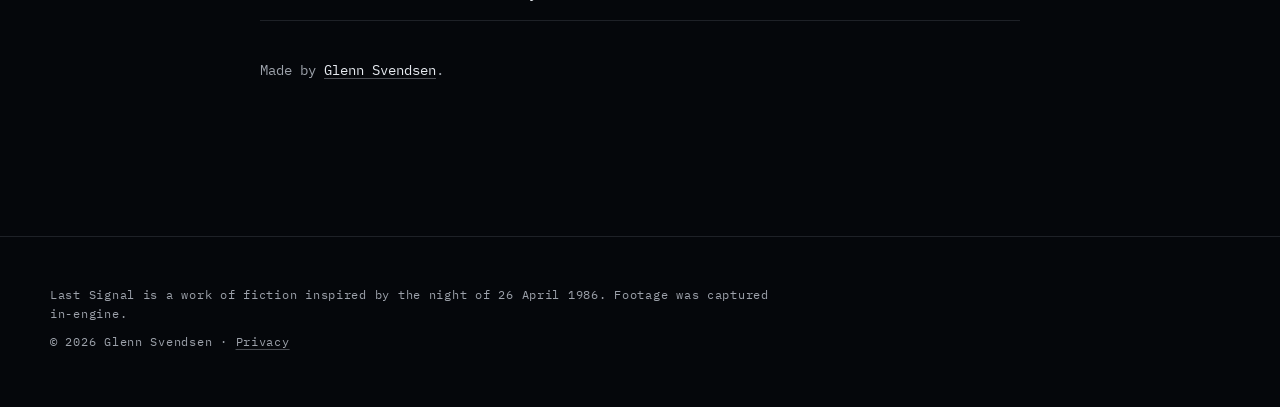
==== commit 01a96725: "Privacy page: the game collects nothing; the site's hosting, cookie-free analytics and GitHub downlo" ====
--- a/index.html
+++ b/index.html
@@ -332,7 +332,7 @@
 <footer class="foot">
   <div class="wrap">
     <p>Last Signal is a work of fiction inspired by the night of 26 April 1986. Footage was captured in-engine.</p>
-    <p class="muted">© <span data-year>2026</span> Glenn Svendsen</p>
+    <p class="muted">© <span data-year>2026</span> Glenn Svendsen · <a href="privacy.html">Privacy</a></p>
   </div>
 </footer>
 
--- a/style.css
+++ b/style.css
@@ -212,3 +212,11 @@
 .car-name { margin: .7rem 0 .15rem; font: .78rem/1.5 var(--mono); letter-spacing: .16em; color: var(--ink); }
 .car-name span { margin-left: .5em; color: var(--dim); letter-spacing: .08em; }
 .car-note { margin: 0; font-size: .9rem; color: var(--body); }
+
+/* privacy page */
+.legal h1 { margin: 0 0 .8rem; font: clamp(2.4rem, 7vw, 4rem)/1 var(--display); text-transform: uppercase; color: var(--ink); }
+.legal h2 { margin: 2.8rem 0 .9rem; font-size: clamp(1.2rem, 3vw, 1.5rem); }
+.legal ul.body { padding-left: 1.2rem; }
+.legal ul.body li { margin: 0 0 .8rem; }
+.legal a { color: var(--amber); }
+.foot a { color: inherit; }
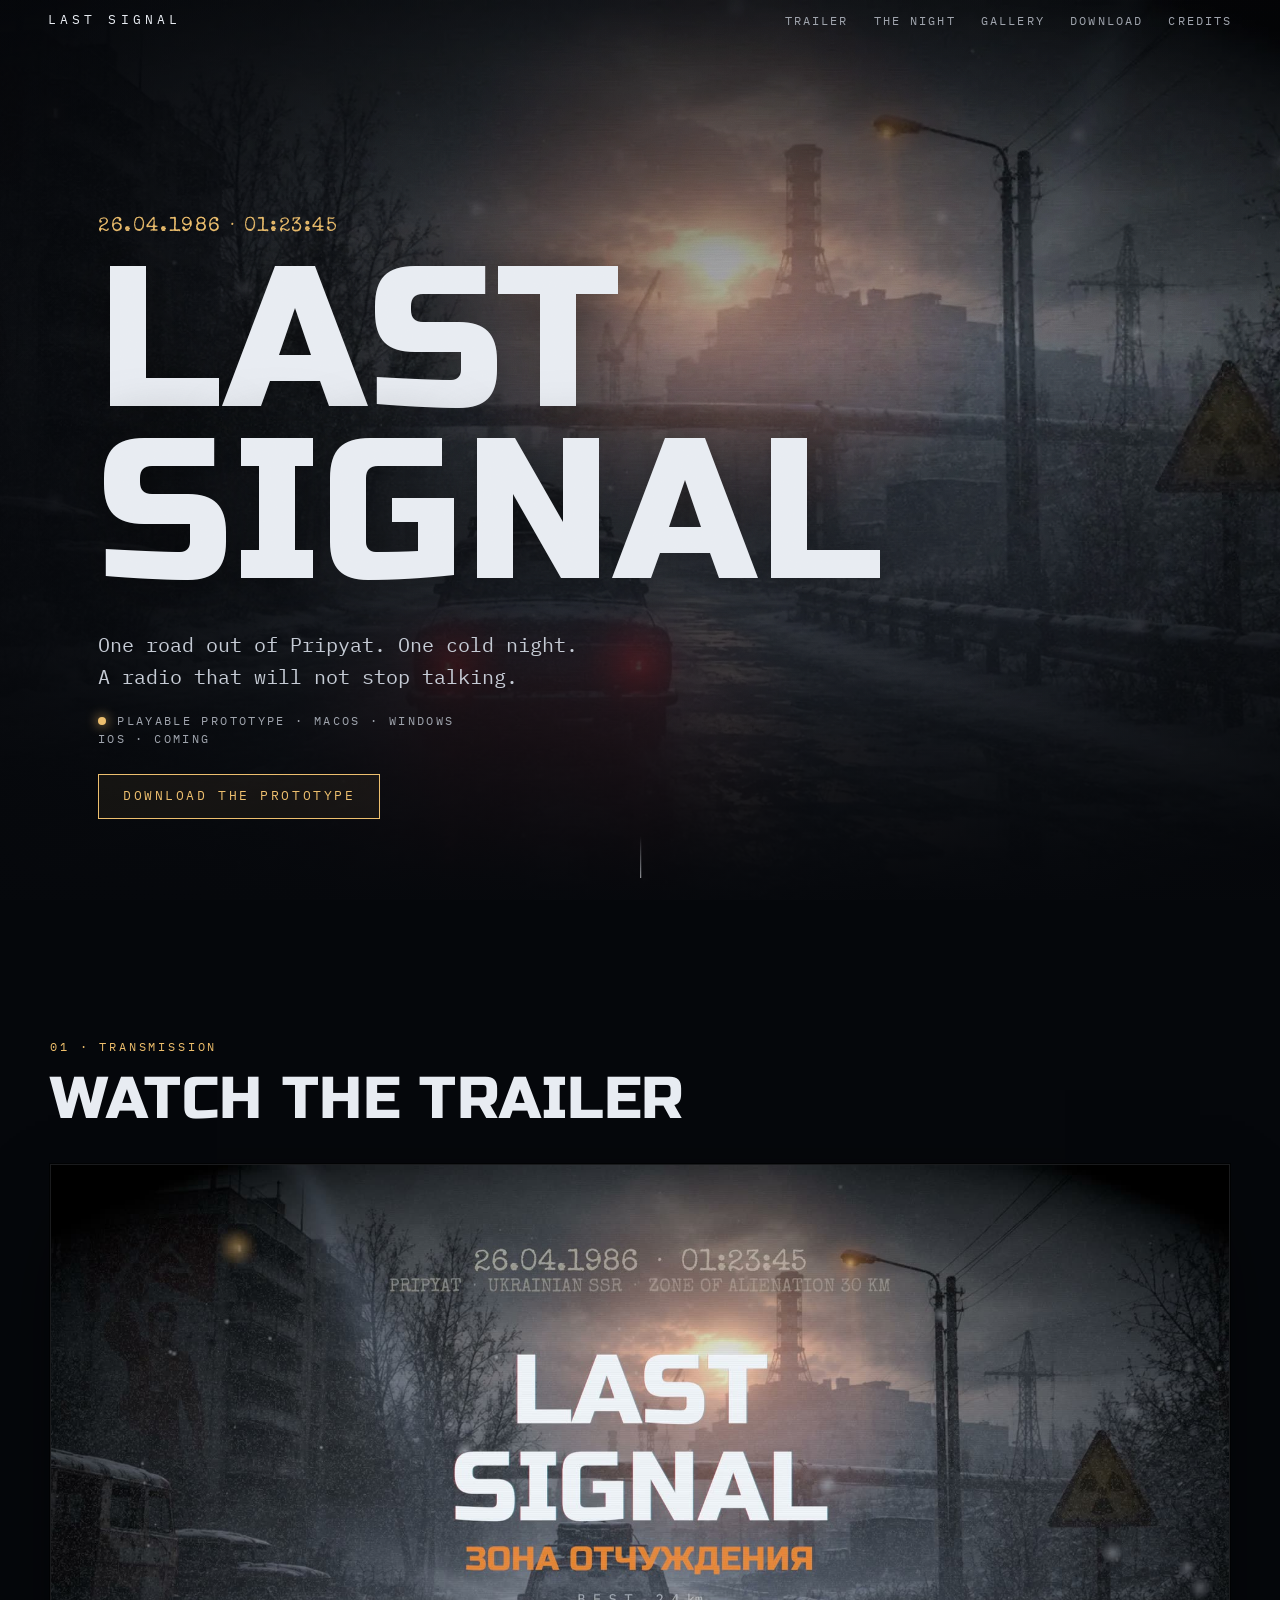
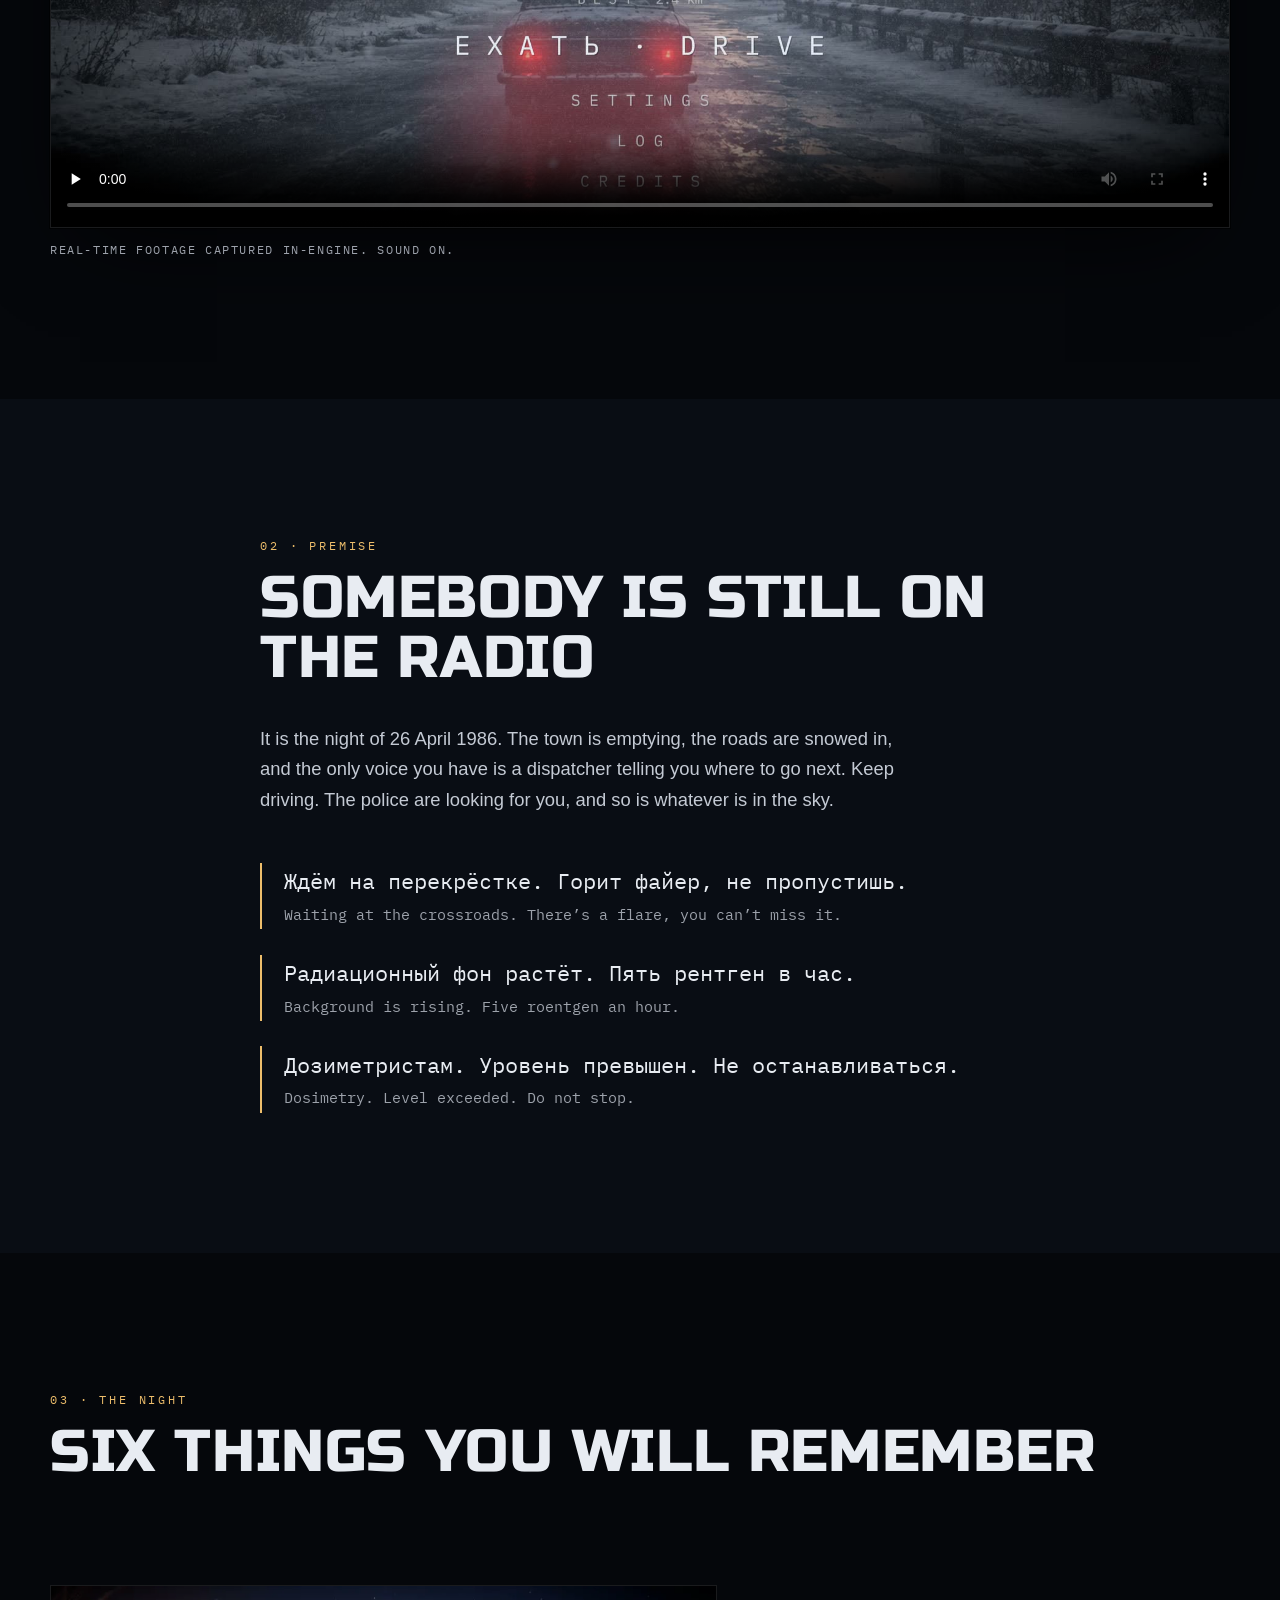
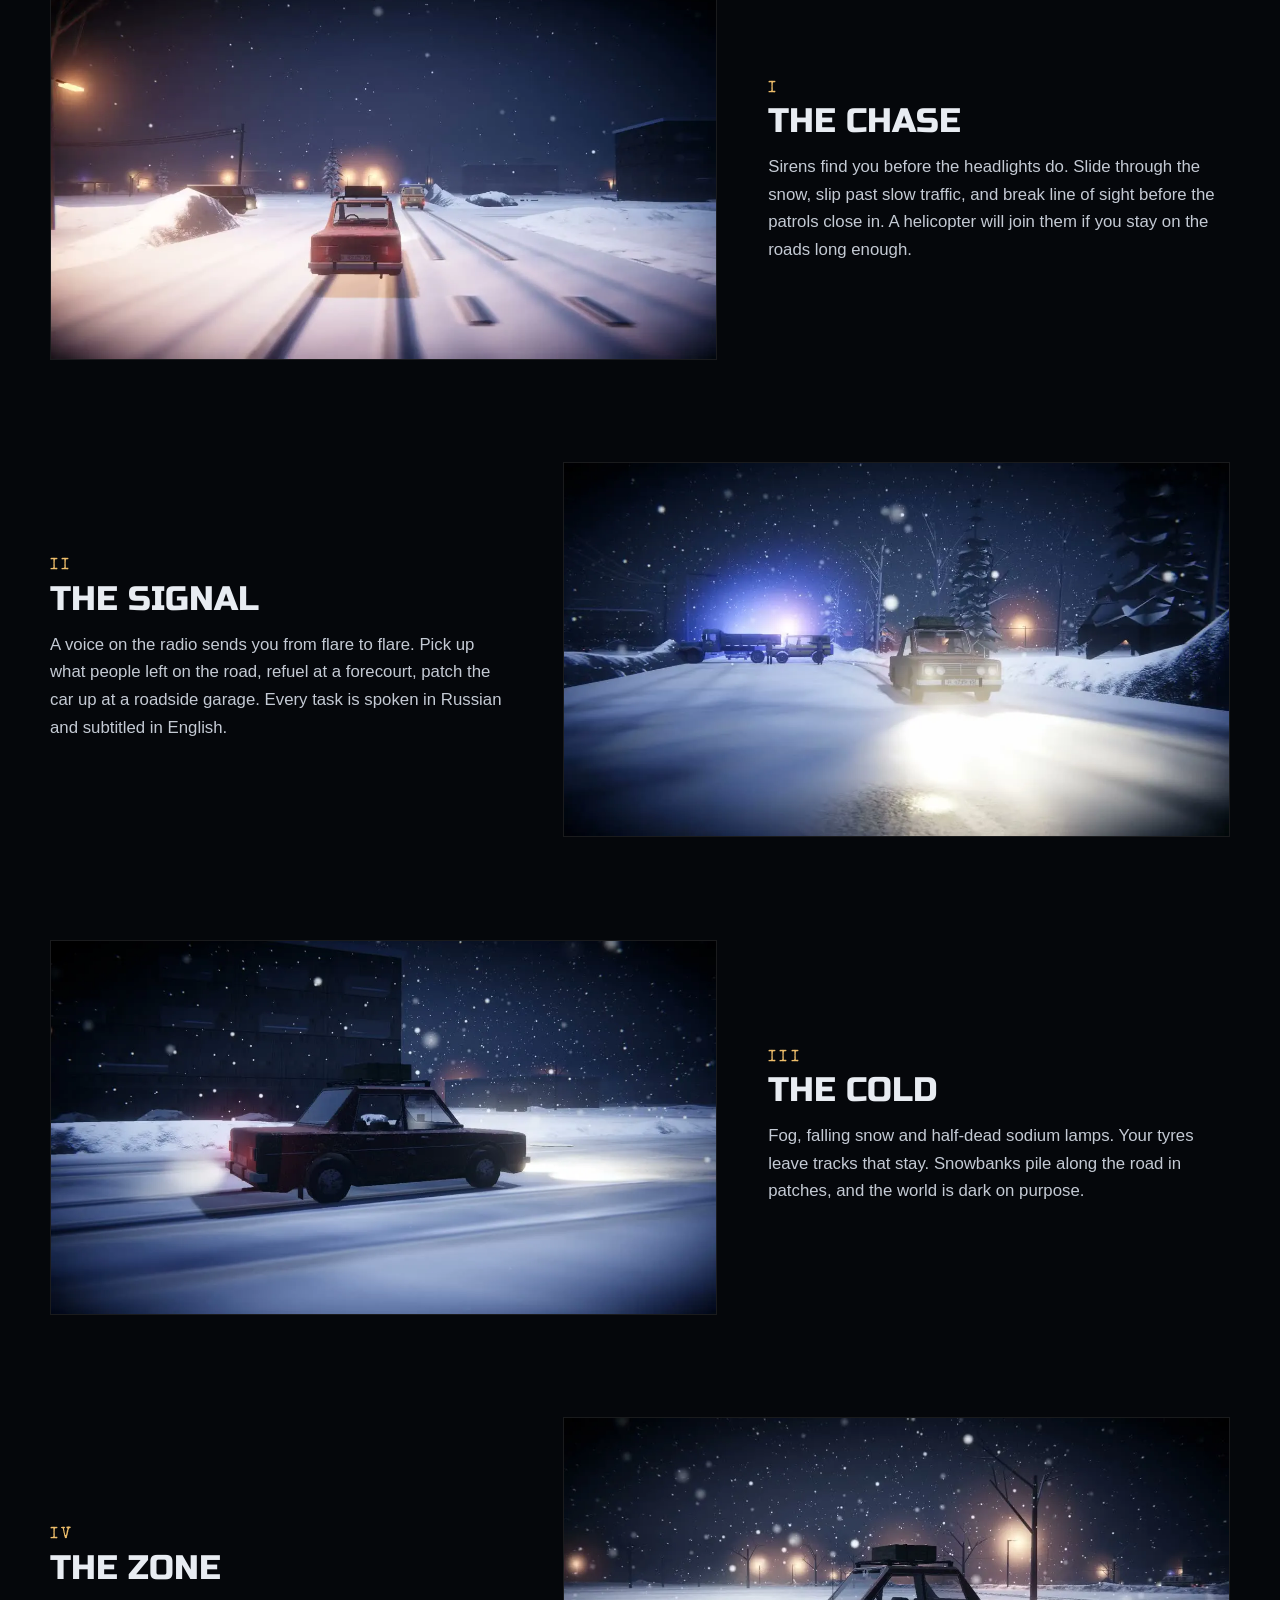
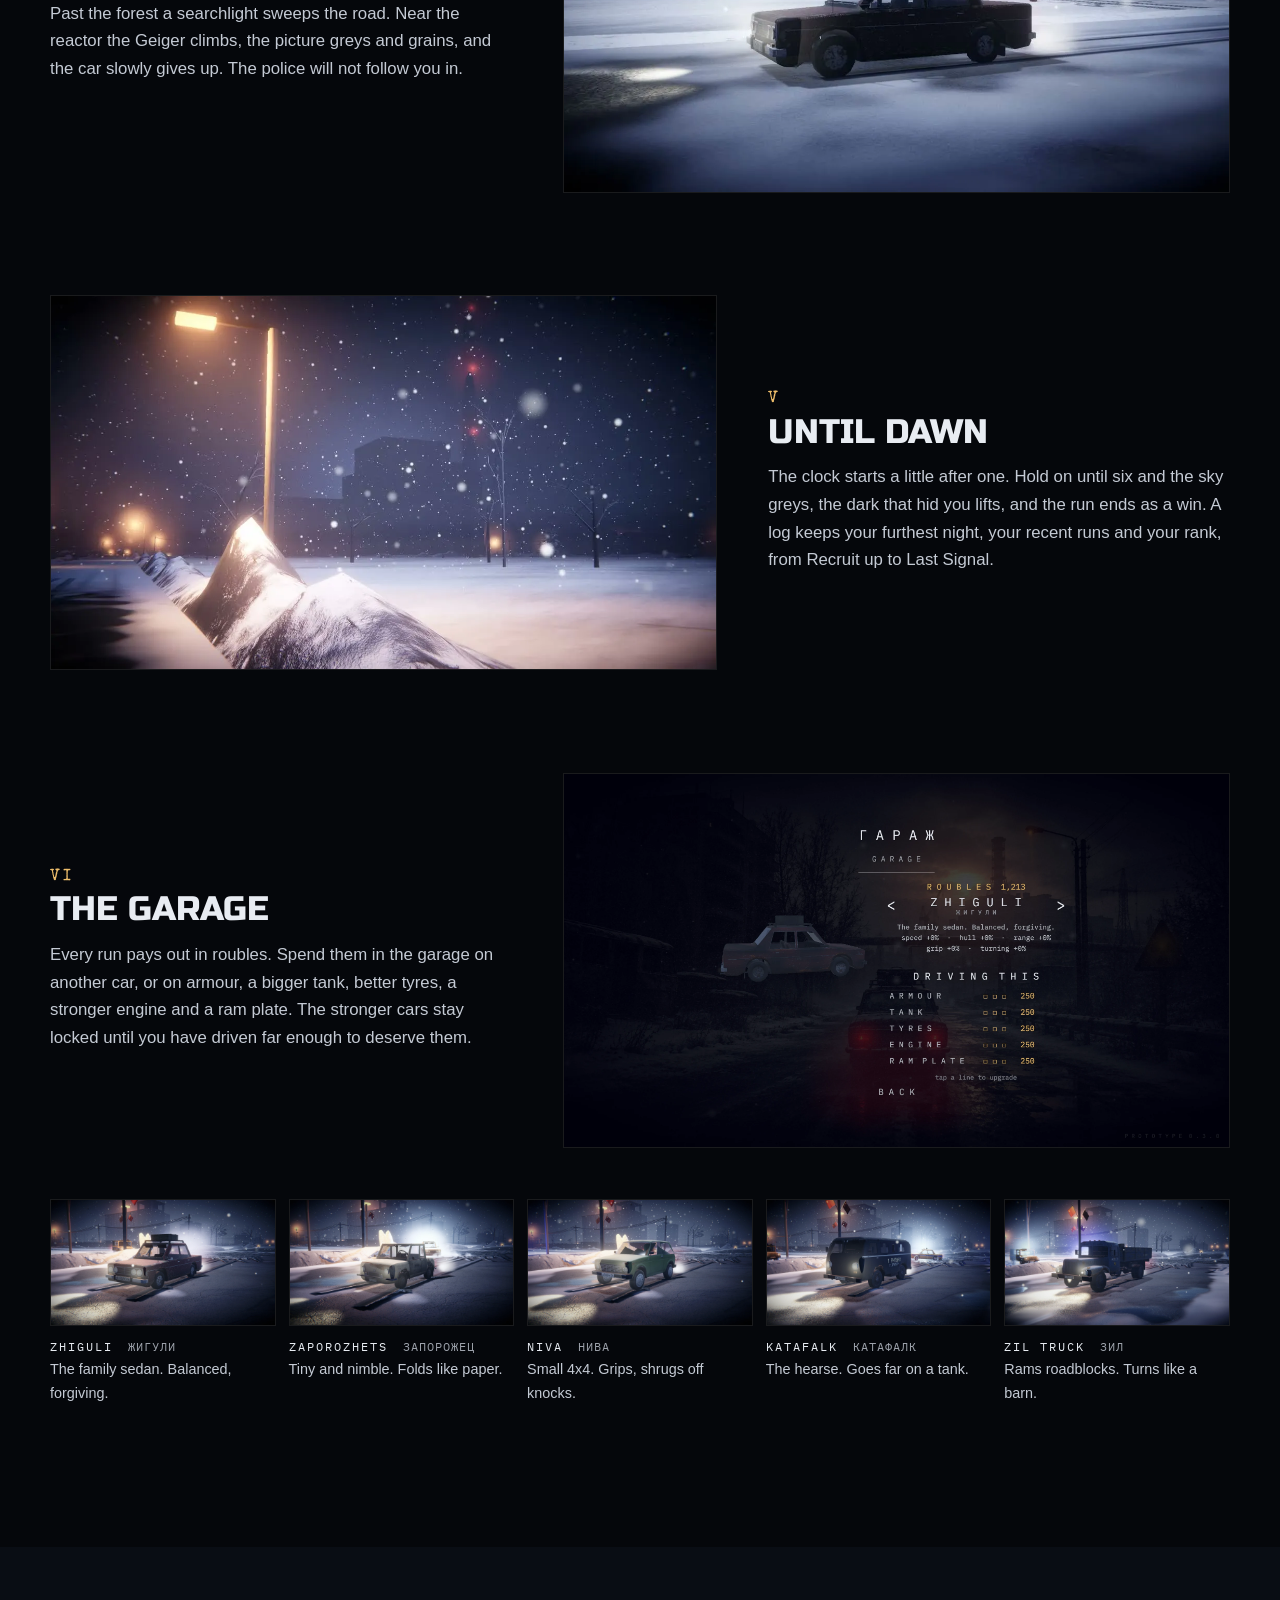
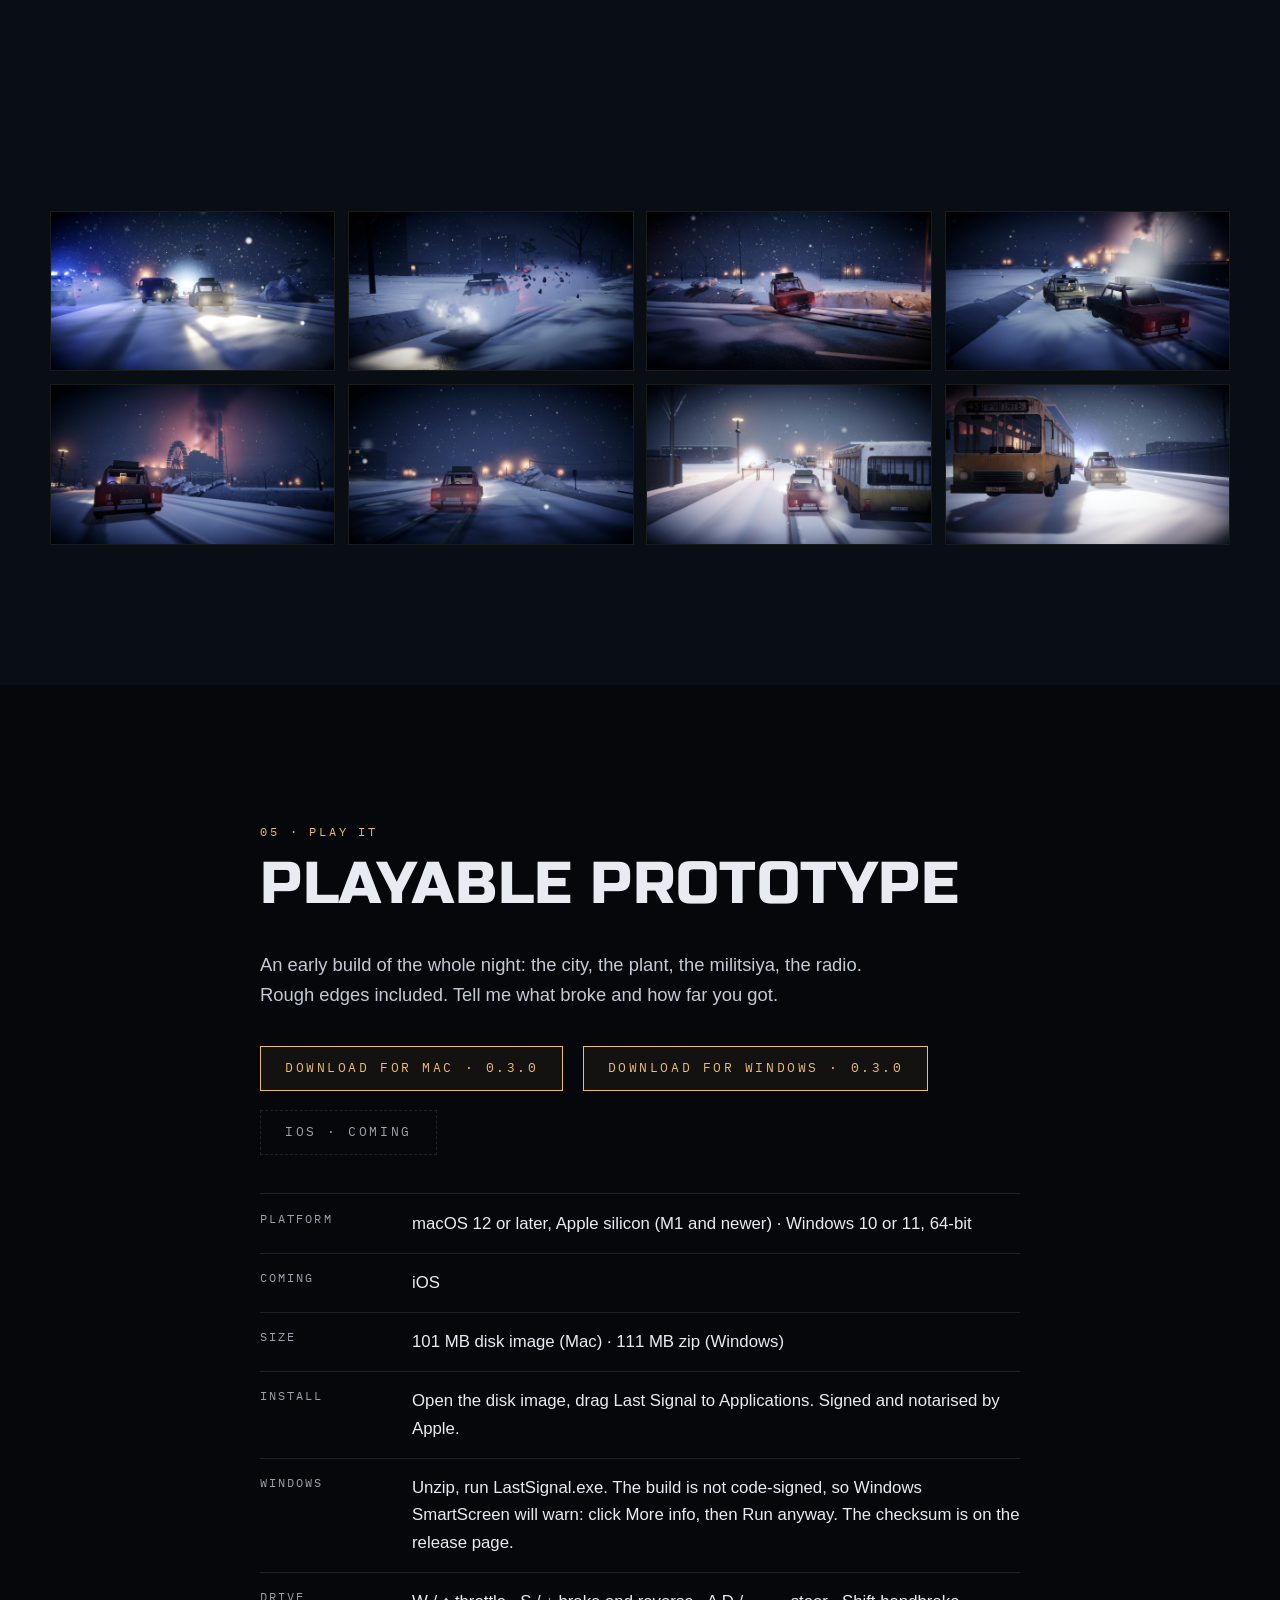
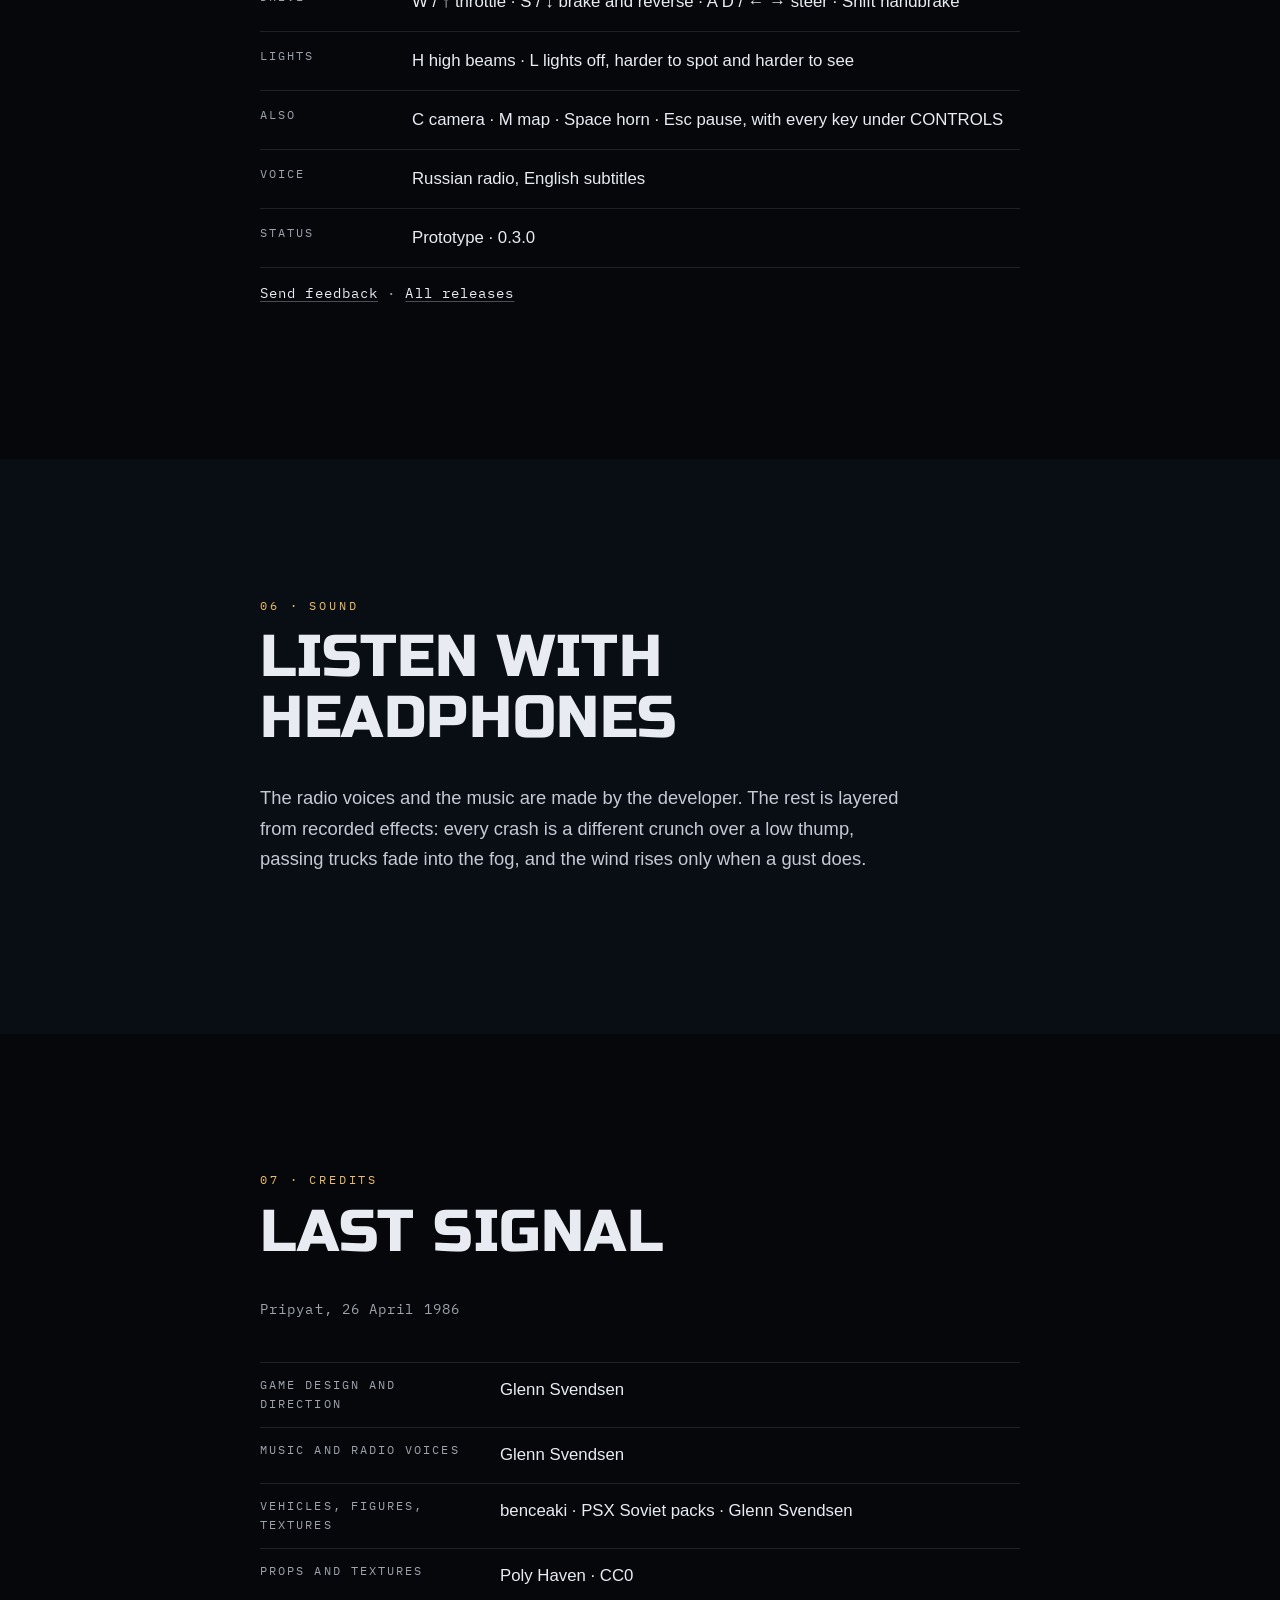
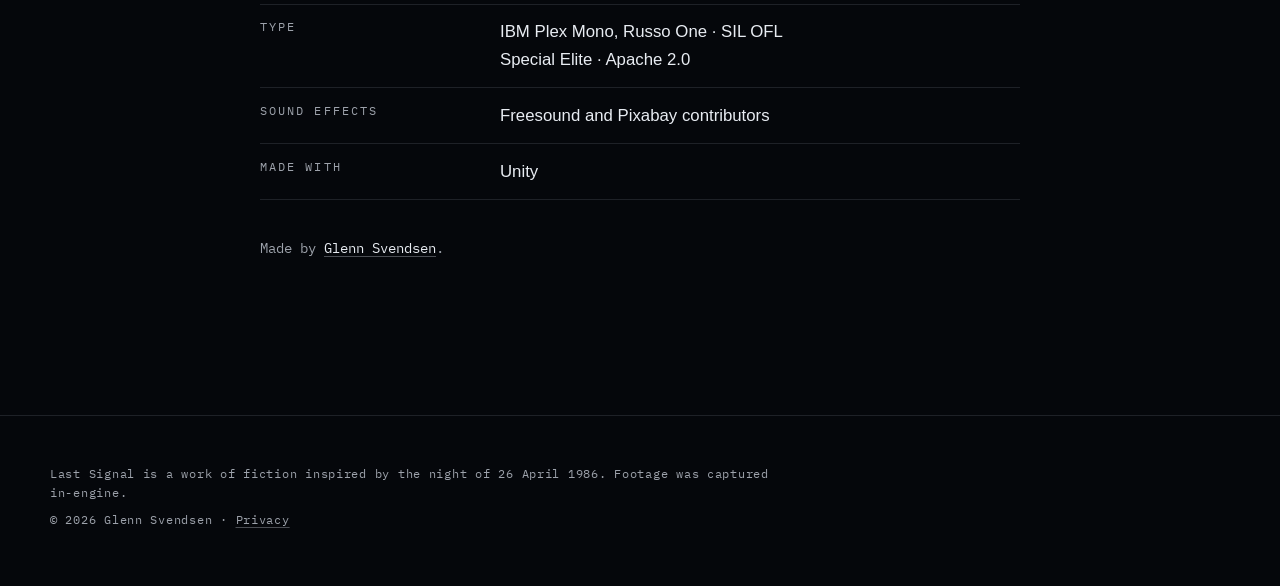
==== commit 5d52f3fc: "Windows prototype download: unsigned zip in its own release, SmartScreen note, Mac and Windows in ti" ====
--- a/index.html
+++ b/index.html
@@ -3,8 +3,8 @@
 <head>
 <meta charset="utf-8">
 <meta name="viewport" content="width=device-width, initial-scale=1, viewport-fit=cover">
-<title>Last Signal · A night-driving game for Mac · Pripyat, 26 April 1986</title>
-<meta name="description" content="Last Signal is a night-driving game for Mac: one road out of Pripyat, one cold night, a radio that will not stop talking. Playable prototype by Glenn Svendsen.">
+<title>Last Signal · A night-driving game for Mac and Windows · Pripyat, 26 April 1986</title>
+<meta name="description" content="Last Signal is a night-driving game for Mac and Windows: one road out of Pripyat, one cold night, a radio that will not stop talking. Playable prototype by Glenn Svendsen.">
 <meta name="theme-color" content="#05070b">
 <link rel="canonical" href="https://glennsvendsen.github.io/last-signal/">
 <link rel="icon" href="favicon.ico" sizes="48x48">
@@ -13,7 +13,7 @@
 
 <meta property="og:type" content="website">
 <meta property="og:title" content="Last Signal">
-<meta property="og:description" content="One road out of Pripyat. One cold night. A radio that will not stop talking. A playable prototype for Mac.">
+<meta property="og:description" content="One road out of Pripyat. One cold night. A radio that will not stop talking. A playable prototype for Mac and Windows.">
 <meta property="og:url" content="https://glennsvendsen.github.io/last-signal/">
 <meta property="og:image" content="https://glennsvendsen.github.io/last-signal/media/og-image.jpg">
 <meta property="og:image:width" content="1200">
@@ -32,9 +32,9 @@
   "@context": "https://schema.org",
   "@type": "VideoGame",
   "name": "Last Signal",
-  "description": "A night-driving game for Mac set in Pripyat on 26 April 1986: one road out, one cold night, a radio that will not stop talking.",
+  "description": "A night-driving game for Mac and Windows set in Pripyat on 26 April 1986: one road out, one cold night, a radio that will not stop talking.",
   "genre": ["Driving", "Action"],
-  "gamePlatform": "macOS",
+  "gamePlatform": ["macOS", "Windows"],
   "applicationCategory": "Game",
   "url": "https://glennsvendsen.github.io/last-signal/",
   "image": "https://glennsvendsen.github.io/last-signal/media/og-image.jpg",
@@ -75,8 +75,8 @@
     <p class="stamp" data-type>26.04.1986 · 01:23:45</p>
     <h1 id="title">LAST<br>SIGNAL</h1>
     <p class="lede">One road out of Pripyat. One cold night.<br>A radio that will not stop talking.</p>
-    <p class="status"><span class="dot" aria-hidden="true"></span>Playable prototype · macOS</p>
-    <p class="status status--soon">Windows · Coming &nbsp;·&nbsp; iOS · Coming</p>
+    <p class="status"><span class="dot" aria-hidden="true"></span>Playable prototype · macOS · Windows</p>
+    <p class="status status--soon">iOS · Coming</p>
     <p class="hero-cta"><a class="btn" href="#play" data-umami-event="ls-cta-play">Download the prototype</a></p>
   </div>
 
@@ -278,15 +278,16 @@
     <p class="body reveal">An early build of the whole night: the city, the plant, the militsiya, the radio. Rough edges included. Tell me what broke and how far you got.</p>
     <p class="reveal dl-row">
       <a class="btn" href="https://github.com/glennsvendsen/last-signal/releases/download/v0.3.0-prototype/LastSignal-Installer.dmg" data-dl data-umami-event="ls-download" data-umami-event-version="0.3.0">Download for Mac · 0.3.0</a>
-      <span class="btn btn--soon" aria-disabled="true">Windows · Coming</span>
+      <a class="btn" href="https://github.com/glennsvendsen/last-signal/releases/download/v0.3.0-windows-prototype/LastSignal-Windows.zip" data-dl data-umami-event="ls-download-win" data-umami-event-version="0.3.0">Download for Windows · 0.3.0</a>
       <span class="btn btn--soon" aria-disabled="true">iOS · Coming</span>
       <span class="muted dl-count" data-dl-count hidden></span>
     </p>
     <dl class="facts reveal">
-      <div><dt>Platform</dt><dd>macOS 12 or later, Apple silicon (M1 and newer)</dd></div>
-      <div><dt>Coming</dt><dd>Windows · iOS</dd></div>
-      <div><dt>Size</dt><dd>101 MB disk image</dd></div>
+      <div><dt>Platform</dt><dd>macOS 12 or later, Apple silicon (M1 and newer) · Windows 10 or 11, 64-bit</dd></div>
+      <div><dt>Coming</dt><dd>iOS</dd></div>
+      <div><dt>Size</dt><dd>101 MB disk image (Mac) · 111 MB zip (Windows)</dd></div>
       <div><dt>Install</dt><dd>Open the disk image, drag Last Signal to Applications. Signed and notarised by Apple.</dd></div>
+      <div><dt>Windows</dt><dd>Unzip, run LastSignal.exe. The build is not code-signed, so Windows SmartScreen will warn: click More info, then Run anyway. The checksum is on the release page.</dd></div>
       <div><dt>Drive</dt><dd>W / ↑ throttle · S / ↓ brake and reverse · A D / ← → steer · Shift handbrake</dd></div>
       <div><dt>Lights</dt><dd>H high beams · L lights off, harder to spot and harder to see</dd></div>
       <div><dt>Also</dt><dd>C camera · M map · Space horn · Esc pause, with every key under CONTROLS</dd></div>
